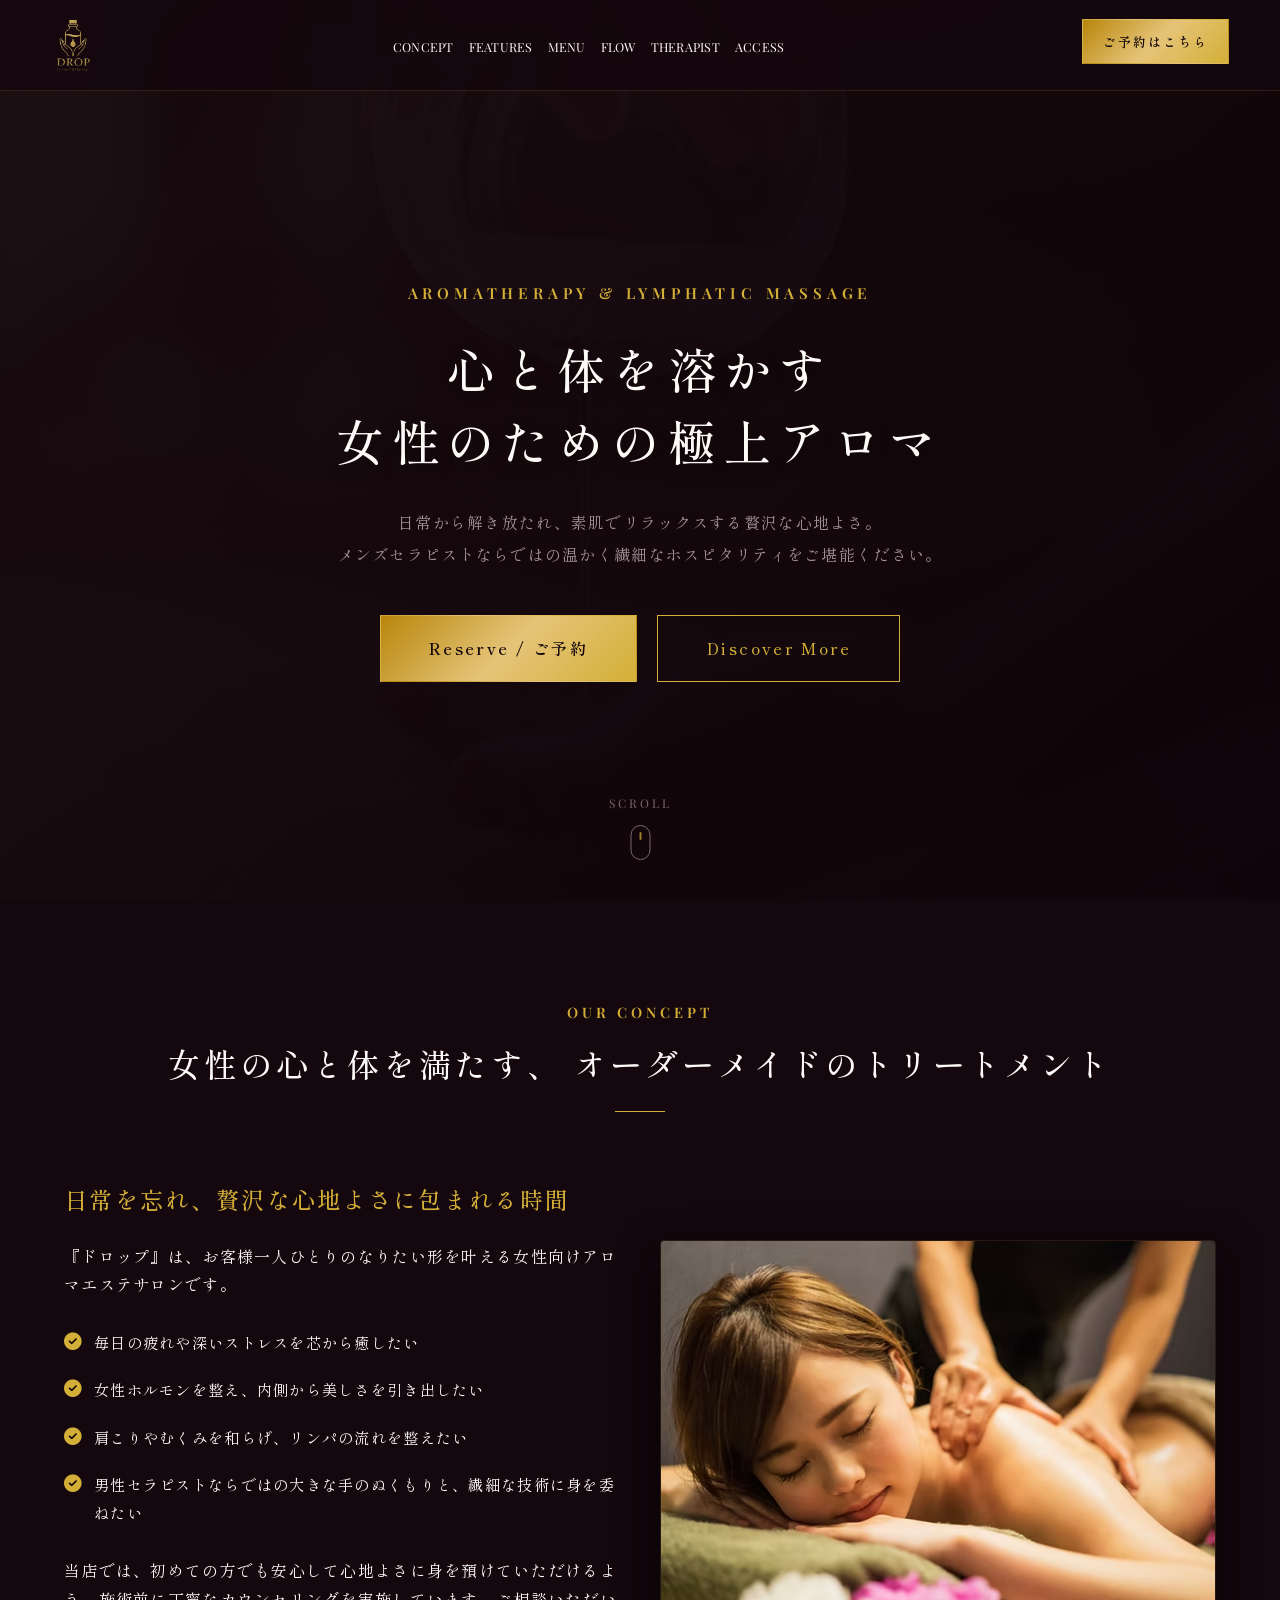
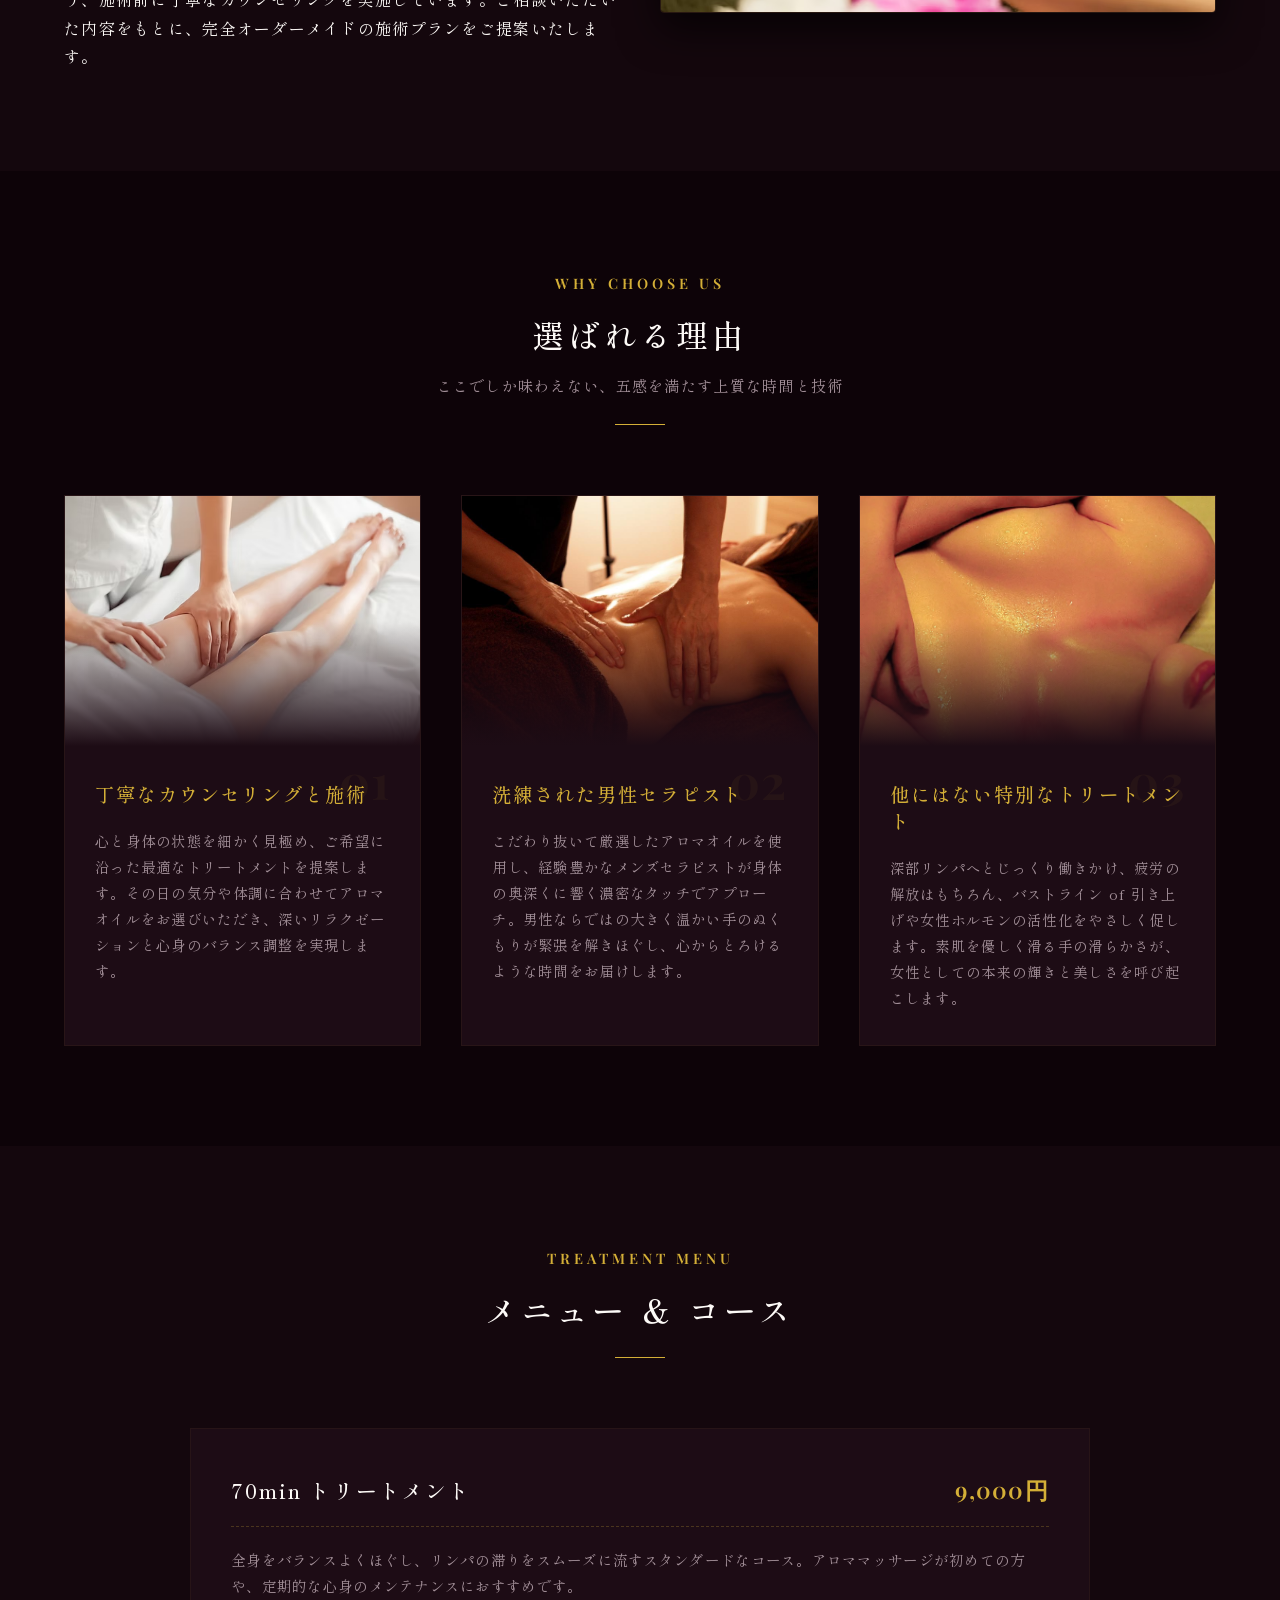
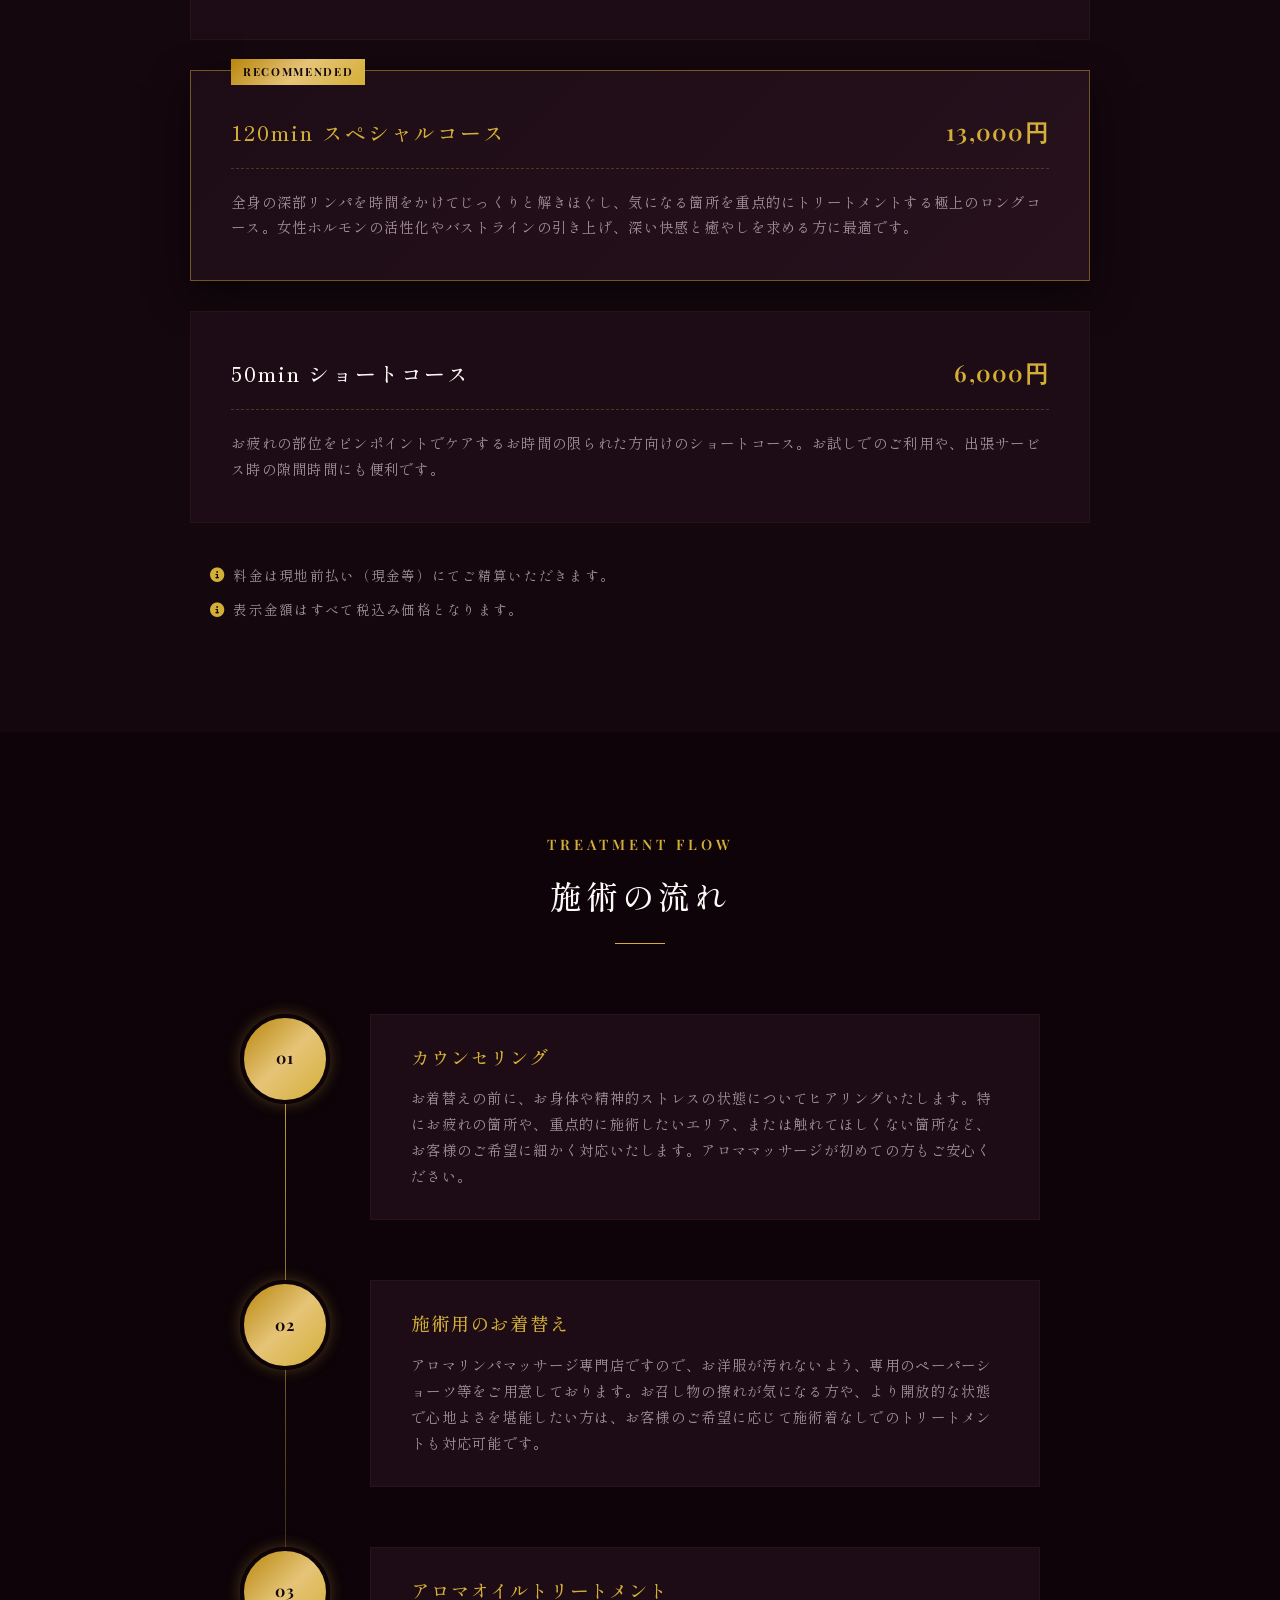
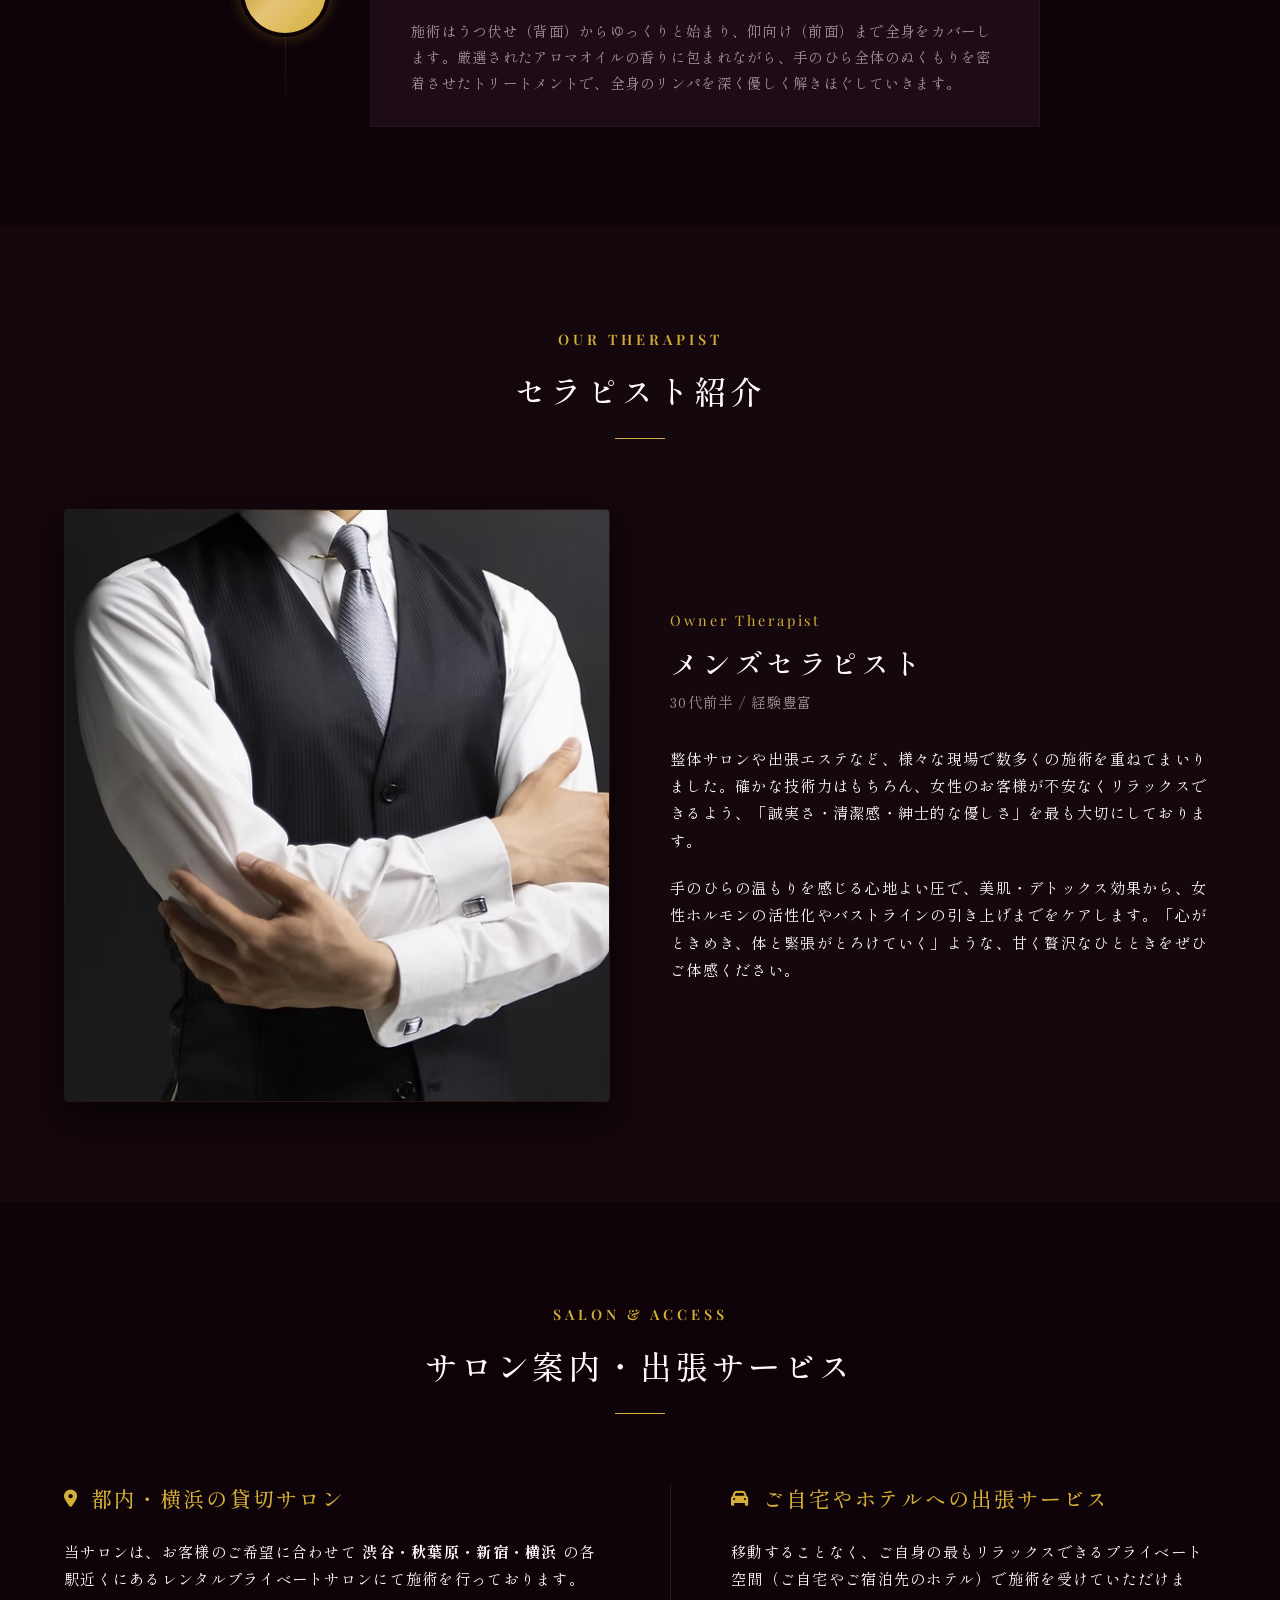
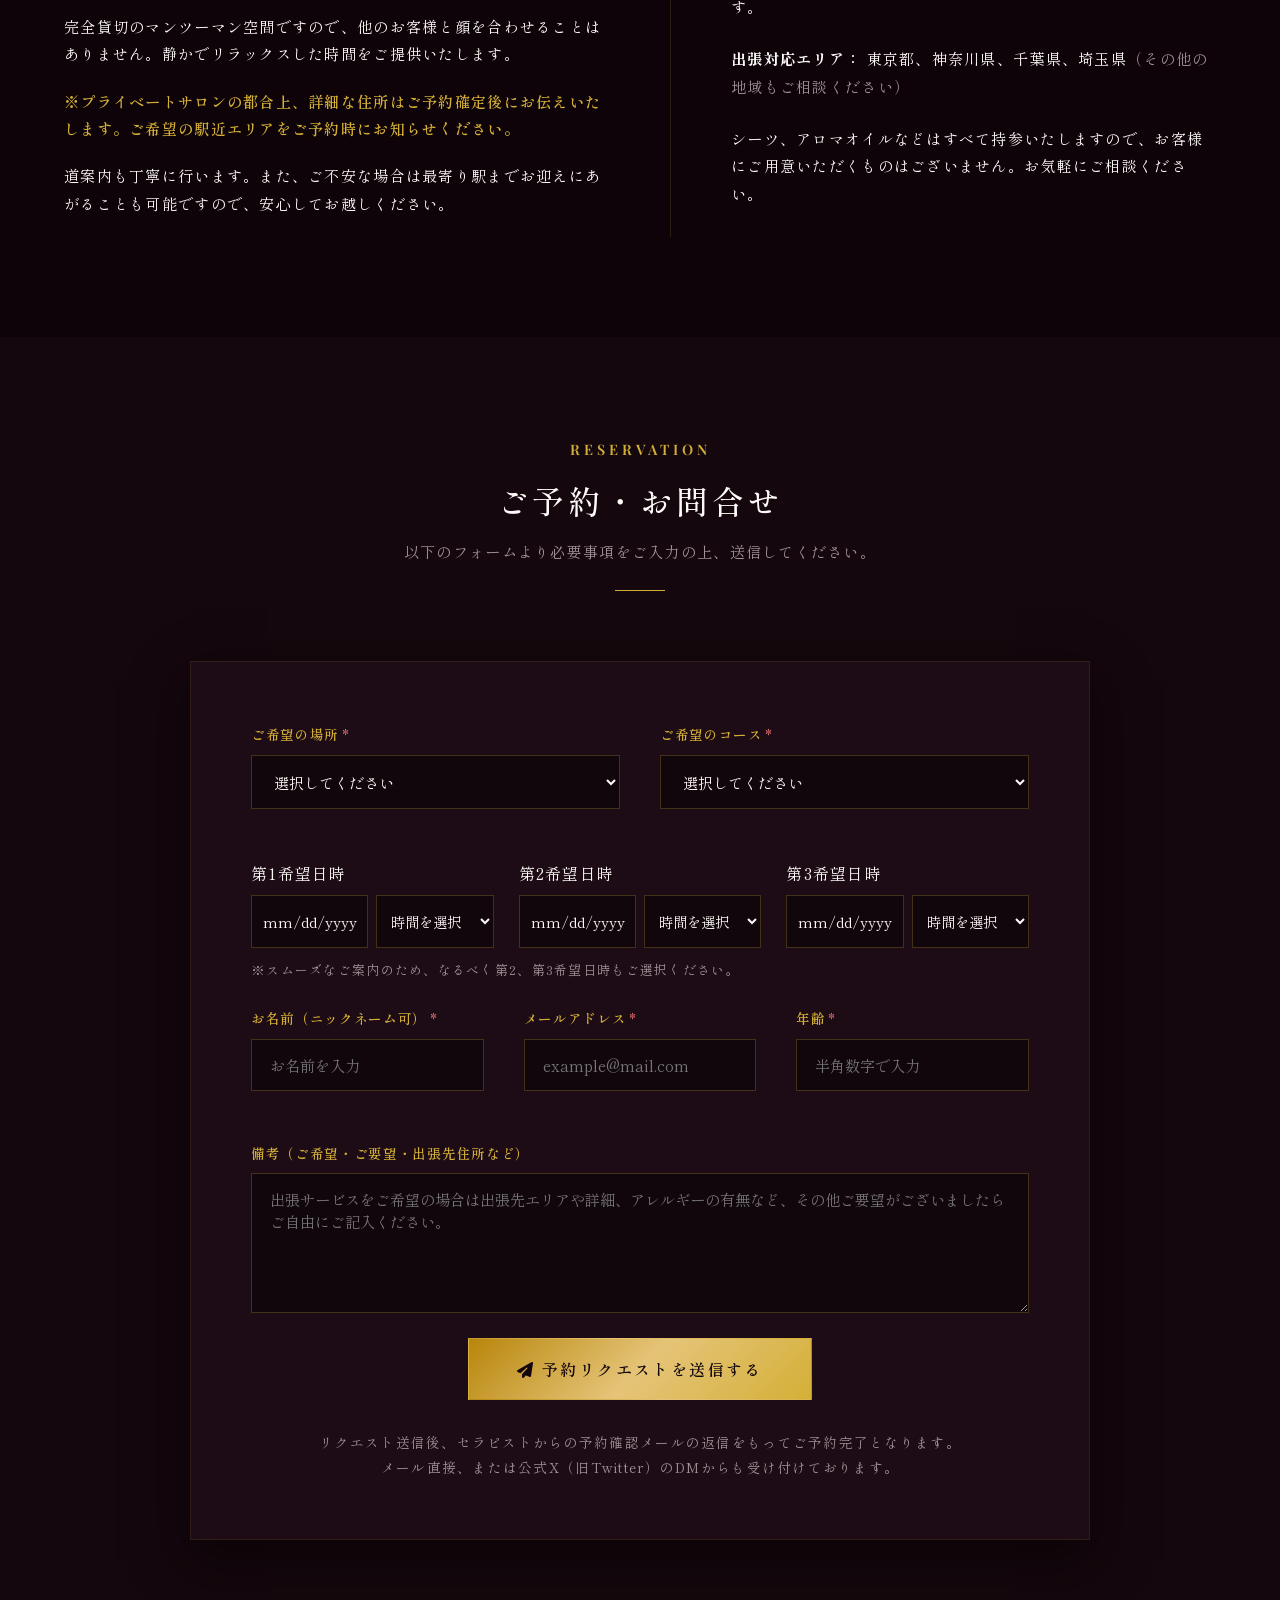
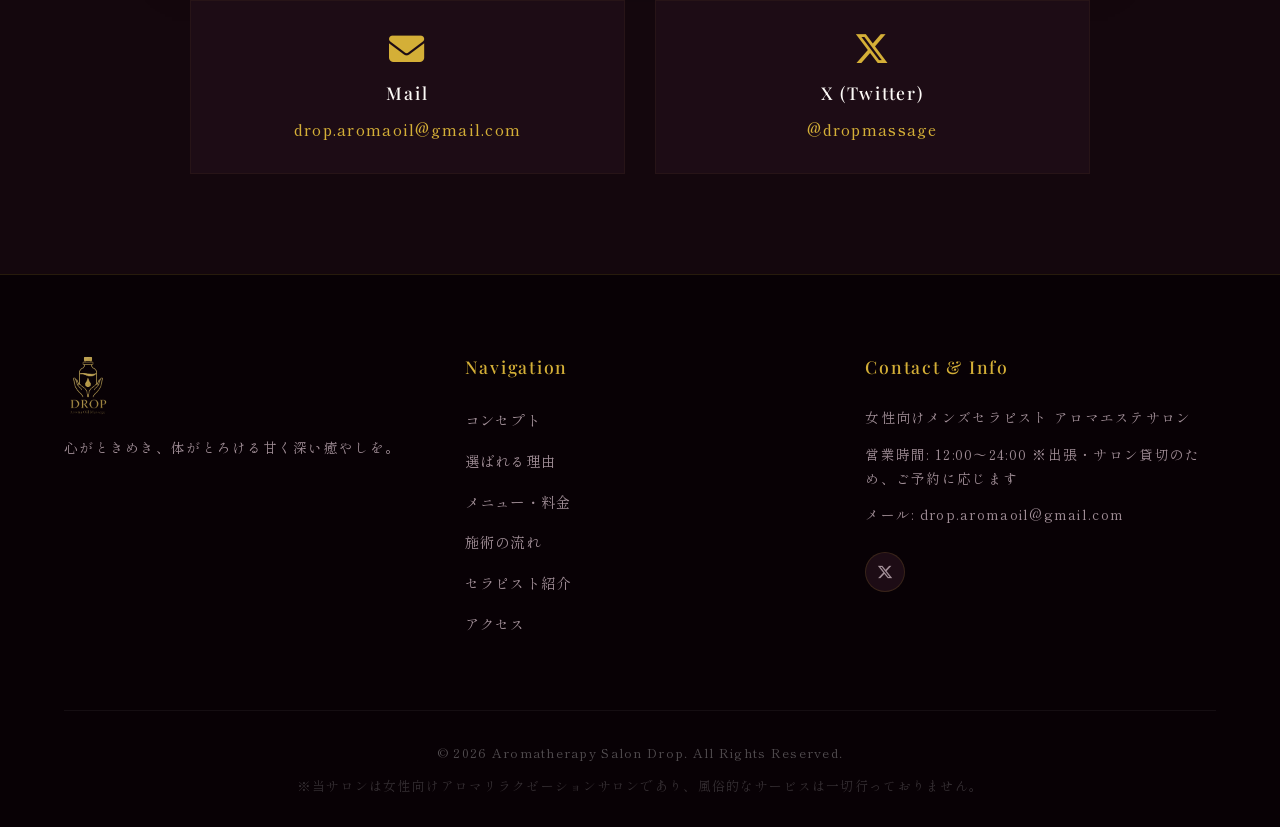
==== index.html @ 7b413aec "Apply user feedback: update footer business hours text, raise mobile menu breakpoint to 992px, adjus" ====
<!DOCTYPE html>
<html lang="ja">
<head>
    <meta charset="UTF-8">
    <meta name="viewport" content="width=device-width, initial-scale=1.0">
    <title>Drop（ドロップ） | 女性向けメンズセラピストのアロマリンパマッサージサロン</title>
    <meta name="description" content="渋谷・新宿・秋葉原・横浜の完全個室プライベートサロン＆出張対応。厳選されたアロマオイルと、洗練された男性セラピストによる温かく繊細なタッチで、女性の心と身体を深く解きほぐす至福のトリートメントをご提供いたします。">
    
    <!-- Open Graph (SNS用) -->
    <meta property="og:title" content="Drop（ドロップ） | 女性向けメンズセラピストのアロマリンパマッサージサロン">
    <meta property="og:description" content="洗練された男性セラピストによる極上のアロマリンパマッサージ。都内・横浜プライベートサロン＆出張サービスで至福 of 癒やしを。">
    <meta property="og:type" content="website">
    <meta property="og:url" content="https://drop-oil.github.io/">
    
    <!-- Google Fonts -->
    <link rel="preconnect" href="https://fonts.googleapis.com">
    <link rel="preconnect" href="https://fonts.gstatic.com" crossorigin>
    <link href="https://fonts.googleapis.com/css2?family=Cinzel:wght@400;600;700&family=Noto+Serif+JP:wght@300;400;600;700&family=Playfair+Display:ital,wght@0,400;0,600;1,400&family=Shippori+Mincho:wght@400;500;600;700&display=swap" rel="stylesheet">
    
    <!-- FontAwesome (Xアイコン等のため、v6.5.1) -->
    <link rel="stylesheet" href="https://cdnjs.cloudflare.com/ajax/libs/font-awesome/6.5.1/css/all.min.css">
    
    <!-- Favicon -->
    <link rel="icon" type="image/png" href="images/サロンロゴ2.png">
    
    <!-- Stylesheet -->
    <link rel="stylesheet" href="style.css">
</head>
<body>

    <!-- ヘッダー -->
    <header class="site-header" id="site-header">
        <div class="header-container">
            <a href="#" class="header-logo">
                <img src="images/サロンロゴ2.png" alt="Drop Logo" class="logo-img">
            </a>
            
            <nav class="nav-desktop">
                <ul class="nav-list">
                    <li><a href="#concept">Concept</a></li>
                    <li><a href="#features">Features</a></li>
                    <li><a href="#menu">Menu</a></li>
                    <li><a href="#flow">Flow</a></li>
                    <li><a href="#therapist">Therapist</a></li>
                    <li><a href="#access">Access</a></li>
                </ul>
            </nav>
            
            <div class="header-cta">
                <a href="#reserve" class="btn btn-gold btn-header">ご予約はこちら</a>
            </div>
            
            <!-- スマホ用メニューボタン -->
            <button class="mobile-menu-btn" id="mobile-menu-btn" aria-label="メニューを開く">
                <span class="bar"></span>
                <span class="bar"></span>
                <span class="bar"></span>
            </button>
        </div>
    </header>

    <!-- スマホ用ナビゲーションオーバーレイ -->
    <div class="mobile-nav-overlay" id="mobile-nav-overlay">
        <nav class="nav-mobile">
            <ul>
                <li><a href="#concept">Concept</a></li>
                <li><a href="#features">Features</a></li>
                <li><a href="#menu">Menu</a></li>
                <li><a href="#flow">Flow</a></li>
                <li><a href="#therapist">Therapist</a></li>
                <li><a href="#access">Access</a></li>
                <li><a href="#reserve" class="btn btn-gold">ご予約はこちら</a></li>
            </ul>
        </nav>
    </div>

    <!-- ヒーローセクション (背景スライドショー) -->
    <section class="hero-section" id="hero">
        <div class="hero-slideshow">
            <div class="slide active" style="background-image: url('images/サロンイメージ.png');"></div>
            <div class="slide" style="background-image: url('images/オイルイメージ.png');"></div>
            <div class="slide" style="background-image: url('images/施術イメージ2.png');"></div>
            <div class="slide" style="background-image: url('images/施術イメージ３.png');"></div>
        </div>
        <div class="hero-overlay"></div>
        
        <div class="hero-content fade-in-up">
            <span class="hero-subtitle">Aromatherapy & Lymphatic Massage</span>
            <h1 class="hero-title">
                <span class="nobr">心と体を溶かす</span><br class="pc-only">
                <span class="nobr">女性のための極上アロマ</span>
            </h1>
            <p class="hero-desc">
                日常から解き放たれ、素肌でリラックスする贅沢な心地よさ。<br>
                メンズセラピストならではの温かく繊細なホスピタリティをご堪能ください。
            </p>
            <div class="hero-buttons">
                <a href="#reserve" class="btn btn-gold btn-large">Reserve / ご予約</a>
                <a href="#concept" class="btn btn-outline btn-large">Discover More</a>
            </div>
        </div>
        
        <div class="scroll-indicator">
            <span>SCROLL</span>
            <div class="mouse">
                <div class="wheel"></div>
            </div>
        </div>
    </section>

    <!-- コンセプト ＆ サービス -->
    <section class="concept-section section-padding" id="concept">
        <div class="container">
            <div class="section-title-wrap text-center scroll-fade">
                <span class="section-subtitle">Our Concept</span>
                <h2 class="section-title">
                    <span class="nobr">女性の心と体を満たす、</span><br class="mobile-only">
                    <span class="nobr">オーダーメイドのトリートメント</span>
                </h2>
                <div class="title-line"></div>
            </div>
            
            <div class="grid grid-2col concept-row">
                <div class="concept-text scroll-fade">
                    <h3 class="concept-h3">日常を忘れ、贅沢な心地よさに包まれる時間</h3>
                    <p>『ドロップ』は、お客様一人ひとりのなりたい形を叶える女性向けアロマエステサロンです。</p>
                    <ul class="concept-list">
                        <li><i class="fa-solid fa-circle-check"></i> 毎日の疲れや深いストレスを芯から癒したい</li>
                        <li><i class="fa-solid fa-circle-check"></i> 女性ホルモンを整え、内側から美しさを引き出したい</li>
                        <li><i class="fa-solid fa-circle-check"></i> 肩こりやむくみを和らげ、リンパの流れを整えたい</li>
                        <li><i class="fa-solid fa-circle-check"></i> 男性セラピストならではの大きな手のぬくもりと、繊細な技術に身を委ねたい</li>
                    </ul>
                    <p>当店では、初めての方でも安心して心地よさに身を預けていただけるよう、施術前に丁寧なカウンセリングを実施しています。ご相談いただいた内容をもとに、完全オーダーメイドの施術プランをご提案いたします。</p>
                </div>
                <div class="concept-image scroll-fade image-mask">
                    <img src="images/施術イメージ2.png" alt="アロマオイルトリートメント" class="img-responsive">
                </div>
            </div>
        </div>
    </section>

    <!-- 特徴（選ばれる理由） -->
    <section class="features-section section-padding bg-darker" id="features">
        <div class="container">
            <div class="section-title-wrap text-center scroll-fade">
                <span class="section-subtitle">Why Choose Us</span>
                <h2 class="section-title">選ばれる理由</h2>
                <p class="section-title-desc">ここでしか味わえない、五感を満たす上質な時間と技術</p>
                <div class="title-line"></div>
            </div>
            
            <div class="grid grid-3col">
                <!-- 特徴1 -->
                <div class="feature-card scroll-fade">
                    <div class="feature-img-wrapper">
                        <img src="images/施術イメージ1.png" alt="丁寧なカウンセリング" class="feature-img">
                    </div>
                    <div class="feature-content">
                        <span class="feature-num">01</span>
                        <h3 class="feature-h3">丁寧なカウンセリングと施術</h3>
                        <p>心と身体の状態を細かく見極め、ご希望に沿った最適なトリートメントを提案します。その日の気分や体調に合わせてアロマオイルをお選びいただき、深いリラクゼーションと心身のバランス調整を実現します。</p>
                    </div>
                </div>
                
                <!-- 特徴2 -->
                <div class="feature-card scroll-fade">
                    <div class="feature-img-wrapper">
                        <img src="images/セラピスト2.jpg" alt="洗練された男性セラピスト" class="feature-img">
                    </div>
                    <div class="feature-content">
                        <span class="feature-num">02</span>
                        <h3 class="feature-h3">洗練された男性セラピスト</h3>
                        <p>こだわり抜いて厳選したアロマオイルを使用し、経験豊かなメンズセラピストが身体の奥深くに響く濃密なタッチでアプローチ。男性ならではの大きく温かい手のぬくもりが緊張を解きほぐし、心からとろけるような時間をお届けします。</p>
                    </div>
                </div>
                
                <!-- 特徴3 -->
                <div class="feature-card scroll-fade">
                    <div class="feature-img-wrapper">
                        <img src="images/お客様イメージ3.jpg" alt="特別なアロママッサージ" class="feature-img">
                    </div>
                    <div class="feature-content">
                        <span class="feature-num">03</span>
                        <h3 class="feature-h3">他にはない特別なトリートメント</h3>
                        <p>深部リンパへとじっくり働きかけ、疲労の解放はもちろん、バストライン of 引き上げや女性ホルモンの活性化をやさしく促します。素肌を優しく滑る手の滑らかさが、女性としての本来の輝きと美しさを呼び起こします。</p>
                    </div>
                </div>
            </div>
        </div>
    </section>

    <!-- メニュー ＆ 料金 -->
    <section class="menu-section section-padding" id="menu">
        <div class="container">
            <div class="section-title-wrap text-center scroll-fade">
                <span class="section-subtitle">Treatment Menu</span>
                <h2 class="section-title">メニュー ＆ コース</h2>
                <div class="title-line"></div>
            </div>
            
            <div class="menu-container scroll-fade">
                <!-- メニューアイテム1 -->
                <div class="menu-item">
                    <div class="menu-item-header">
                        <h3 class="menu-item-name">70min トリートメント</h3>
                        <span class="menu-item-price">9,000円</span>
                    </div>
                    <p class="menu-item-desc">
                        全身をバランスよくほぐし、リンパの滞りをスムーズに流すスタンダードなコース。アロママッサージが初めての方や、定期的な心身のメンテナンスにおすすめです。
                    </p>
                </div>
                
                <!-- メニューアイテム2 -->
                <div class="menu-item featured">
                    <div class="featured-badge">RECOMMENDED</div>
                    <div class="menu-item-header">
                        <h3 class="menu-item-name">120min スペシャルコース</h3>
                        <span class="menu-item-price">13,000円</span>
                    </div>
                    <p class="menu-item-desc">
                        全身の深部リンパを時間をかけてじっくりと解きほぐし、気になる箇所を重点的にトリートメントする極上のロングコース。女性ホルモンの活性化やバストラインの引き上げ、深い快感と癒やしを求める方に最適です。
                    </p>
                </div>
                
                <!-- メニューアイテム3 -->
                <div class="menu-item">
                    <div class="menu-item-header">
                        <h3 class="menu-item-name">50min ショートコース</h3>
                        <span class="menu-item-price">6,000円</span>
                    </div>
                    <p class="menu-item-desc">
                        お疲れの部位をピンポイントでケアするお時間の限られた方向けのショートコース。お試しでのご利用や、出張サービス時の隙間時間にも便利です。
                    </p>
                </div>
            </div>
            
            <div class="menu-notes scroll-fade">
                <p><i class="fa-solid fa-circle-info"></i> 料金は現地前払い（現金等）にてご精算いただきます。</p>
                <p><i class="fa-solid fa-circle-info"></i> 表示金額はすべて税込み価格となります。</p>
            </div>
        </div>
    </section>

    <!-- 施術の流れ -->
    <section class="flow-section section-padding bg-darker" id="flow">
        <div class="container">
            <div class="section-title-wrap text-center scroll-fade">
                <span class="section-subtitle">Treatment Flow</span>
                <h2 class="section-title">施術の流れ</h2>
                <div class="title-line"></div>
            </div>
            
            <div class="flow-steps">
                <!-- ステップ1 -->
                <div class="flow-step scroll-fade">
                    <div class="flow-step-number">01</div>
                    <div class="flow-step-content">
                        <h3 class="flow-step-h3">カウンセリング</h3>
                        <p>お着替えの前に、お身体や精神的ストレスの状態についてヒアリングいたします。特にお疲れの箇所や、重点的に施術したいエリア、または触れてほしくない箇所など、お客様のご希望に細かく対応いたします。アロママッサージが初めての方もご安心ください。</p>
                    </div>
                </div>
                
                <!-- ステップ2 -->
                <div class="flow-step scroll-fade">
                    <div class="flow-step-number">02</div>
                    <div class="flow-step-content">
                        <h3 class="flow-step-h3">施術用のお着替え</h3>
                        <p>アロマリンパマッサージ専門店ですので、お洋服が汚れないよう、専用のペーパーショーツ等をご用意しております。お召し物の擦れが気になる方や、より開放的な状態で心地よさを堪能したい方は、お客様のご希望に応じて施術着なしでのトリートメントも対応可能です。</p>
                    </div>
                </div>
                
                <!-- ステップ3 -->
                <div class="flow-step scroll-fade">
                    <div class="flow-step-number">03</div>
                    <div class="flow-step-content">
                        <h3 class="flow-step-h3">アロマオイルトリートメント</h3>
                        <p>施術はうつ伏せ（背面）からゆっくりと始まり、仰向け（前面）まで全身をカバーします。厳選されたアロマオイルの香りに包まれながら、手のひら全体のぬくもりを密着させたトリートメントで、全身のリンパを深く優しく解きほぐしていきます。</p>
                    </div>
                </div>
            </div>
        </div>
    </section>

    <!-- セラピスト紹介 -->
    <section class="therapist-section section-padding" id="therapist">
        <div class="container">
            <div class="section-title-wrap text-center scroll-fade">
                <span class="section-subtitle">Our Therapist</span>
                <h2 class="section-title">セラピスト紹介</h2>
                <div class="title-line"></div>
            </div>
            
            <div class="grid grid-2col therapist-profile-wrap scroll-fade">
                <div class="therapist-image-box image-mask">
                    <img src="images/セラピストイメージ2.png" alt="メンズセラピスト" class="img-responsive">
                </div>
                <div class="therapist-info">
                    <span class="therapist-title">Owner Therapist</span>
                    <h3 class="therapist-name">メンズセラピスト</h3>
                    <p class="therapist-age">30代前半 / 経験豊富</p>
                    <div class="therapist-desc">
                        <p>整体サロンや出張エステなど、様々な現場で数多くの施術を重ねてまいりました。確かな技術力はもちろん、女性のお客様が不安なくリラックスできるよう、「誠実さ・清潔感・紳士的な優しさ」を最も大切にしております。</p>
                        <p>手のひらの温もりを感じる心地よい圧で、美肌・デトックス効果から、女性ホルモンの活性化やバストラインの引き上げまでをケアします。「心がときめき、体と緊張がとろけていく」ような、甘く贅沢なひとときをぜひご体感ください。</p>
                    </div>
                </div>
            </div>
        </div>
    </section>

    <!-- サロン案内・アクセス -->
    <section class="access-section section-padding bg-darker" id="access">
        <div class="container">
            <div class="section-title-wrap text-center scroll-fade">
                <span class="section-subtitle">Salon & Access</span>
                <h2 class="section-title">サロン案内・出張サービス</h2>
                <div class="title-line"></div>
            </div>
            
            <div class="grid grid-2col access-content scroll-fade">
                <div class="access-info">
                    <h3 class="access-h3"><i class="fa-solid fa-location-dot"></i> 都内・横浜の貸切サロン</h3>
                    <p>当サロンは、お客様のご希望に合わせて <strong>渋谷・秋葉原・新宿・横浜</strong> の各駅近くにあるレンタルプライベートサロンにて施術を行っております。</p>
                    <p>完全貸切のマンツーマン空間ですので、他のお客様と顔を合わせることはありません。静かでリラックスした時間をご提供いたします。</p>
                    <p class="text-important">※プライベートサロンの都合上、詳細な住所はご予約確定後にお伝えいたします。ご希望の駅近エリアをご予約時にお知らせください。</p>
                    <p>道案内も丁寧に行います。また、ご不安な場合は最寄り駅までお迎えにあがることも可能ですので、安心してお越しください。</p>
                </div>
                <div class="access-info border-left">
                    <h3 class="access-h3"><i class="fa-solid fa-car"></i> ご自宅やホテルへの出張サービス</h3>
                    <p>移動することなく、ご自身の最もリラックスできるプライベート空間（ご自宅やご宿泊先のホテル）で施術を受けていただけます。</p>
                    <ul class="area-list">
                        <li><strong>出張対応エリア：</strong> <span class="text-white">東京都、神奈川県、千葉県、埼玉県</span><span class="text-muted">（その他の地域もご相談ください）</span></li>
                    </ul>
                    <p>シーツ、アロマオイルなどはすべて持参いたしますので、お客様にご用意いただくものはございません。お気軽にご相談ください。</p>
                </div>
            </div>
        </div>
    </section>

    <!-- 予約フォームセクション -->
    <section class="reserve-section section-padding" id="reserve">
        <div class="container">
            <div class="section-title-wrap text-center scroll-fade">
                <span class="section-subtitle">Reservation</span>
                <h2 class="section-title">ご予約・お問合せ</h2>
                <p class="section-title-desc">以下のフォームより必要事項をご入力の上、送信してください。</p>
                <div class="title-line"></div>
            </div>
            
            <div class="reserve-container scroll-fade">
                <!-- 
                  FormSubmit.co を使用
                  送信先アドレス: drop.aromaoil@gmail.com
                -->
                <form action="https://formsubmit.co/drop.aromaoil@gmail.com" method="POST" class="reserve-form" id="reserve-form">
                    
                    <!-- FormSubmit設定用隠しフィールド -->
                    <input type="hidden" name="_subject" value="【ドロップ】新規ご予約・お問合せ">
                    <input type="hidden" name="_template" value="table">
                    <input type="hidden" name="_next" value="https://drop-oil.github.io/?status=success#reserve">
                    <input type="text" name="_honey" style="display:none">
                    
                    <div class="form-row grid grid-2col">
                        <!-- 希望場所 -->
                        <div class="form-group">
                            <label for="location" class="required">ご希望の場所</label>
                            <select name="ご希望の場所" id="location" required>
                                <option value="" disabled selected>選択してください</option>
                                <option value="渋谷エリアサロン">渋谷エリアサロン</option>
                                <option value="新宿エリアサロン">新宿エリアサロン</option>
                                <option value="秋葉原エリアサロン">秋葉原エリアサロン</option>
                                <option value="横浜エリアサロン">横浜エリアサロン</option>
                                <option value="出張サービス">出張サービス</option>
                                <option value="その他">その他</option>
                            </select>
                        </div>
                        
                        <!-- 希望コース -->
                        <div class="form-group">
                            <label for="course" class="required">ご希望のコース</label>
                            <select name="ご希望のコース" id="course" required>
                                <option value="" disabled selected>選択してください</option>
                                <option value="120min スペシャルコース (13,000円)">120min スペシャルコース (13,000円)</option>
                                <option value="70min トリートメント (9,000円)">70min トリートメント (9,000円)</option>
                                <option value="50min ショートコース (6,000円)">50min ショートコース (6,000円)</option>
                            </select>
                        </div>
                    </div>
                    
                    <!-- 日時入力エリア -->
                    <div class="form-row booking-datetime-container">
                        <!-- 第1希望日時 -->
                        <div class="booking-datetime-group">
                            <label for="date1" class="required">第1希望日時</label>
                            <div class="datetime-inputs">
                                <input type="date" name="第1希望日" id="date1" required>
                                <select name="第1希望時間" id="time1" required>
                                    <option value="" disabled selected>時間を選択</option>
                                    <option value="12:00">12:00</option>
                                    <option value="12:30">12:30</option>
                                    <option value="13:00">13:00</option>
                                    <option value="13:30">13:30</option>
                                    <option value="14:00">14:00</option>
                                    <option value="14:30">14:30</option>
                                    <option value="15:00">15:00</option>
                                    <option value="15:30">15:30</option>
                                    <option value="16:00">16:00</option>
                                    <option value="16:30">16:30</option>
                                    <option value="17:00">17:00</option>
                                    <option value="17:30">17:30</option>
                                    <option value="18:00">18:00</option>
                                    <option value="18:30">18:30</option>
                                    <option value="19:00">19:00</option>
                                    <option value="19:30">19:30</option>
                                    <option value="20:00">20:00</option>
                                    <option value="20:30">20:30</option>
                                    <option value="21:00">21:00</option>
                                    <option value="21:30">21:30</option>
                                    <option value="22:00">22:00</option>
                                    <option value="22:30">22:30</option>
                                    <option value="23:00">23:00</option>
                                    <option value="23:30">23:30</option>
                                    <option value="24:00">24:00</option>
                                </select>
                            </div>
                        </div>
                        
                        <!-- 第2希望日時 -->
                        <div class="booking-datetime-group">
                            <label for="date2">第2希望日時</label>
                            <div class="datetime-inputs">
                                <input type="date" name="第2希望日" id="date2">
                                <select name="第2希望時間" id="time2">
                                    <option value="" disabled selected>時間を選択</option>
                                    <option value="12:00">12:00</option>
                                    <option value="12:30">12:30</option>
                                    <option value="13:00">13:00</option>
                                    <option value="13:30">13:30</option>
                                    <option value="14:00">14:00</option>
                                    <option value="14:30">14:30</option>
                                    <option value="15:00">15:00</option>
                                    <option value="15:30">15:30</option>
                                    <option value="16:00">16:00</option>
                                    <option value="16:30">16:30</option>
                                    <option value="17:00">17:00</option>
                                    <option value="17:30">17:30</option>
                                    <option value="18:00">18:00</option>
                                    <option value="18:30">18:30</option>
                                    <option value="19:00">19:00</option>
                                    <option value="19:30">19:30</option>
                                    <option value="20:00">20:00</option>
                                    <option value="20:30">20:30</option>
                                    <option value="21:00">21:00</option>
                                    <option value="21:30">21:30</option>
                                    <option value="22:00">22:00</option>
                                    <option value="22:30">22:30</option>
                                    <option value="23:00">23:00</option>
                                    <option value="23:30">23:30</option>
                                    <option value="24:00">24:00</option>
                                </select>
                            </div>
                        </div>
                        
                        <!-- 第3希望日時 -->
                        <div class="booking-datetime-group">
                            <label for="date3">第3希望日時</label>
                            <div class="datetime-inputs">
                                <input type="date" name="第3希望日" id="date3">
                                <select name="第3希望時間" id="time3">
                                    <option value="" disabled selected>時間を選択</option>
                                    <option value="12:00">12:00</option>
                                    <option value="12:30">12:30</option>
                                    <option value="13:00">13:00</option>
                                    <option value="13:30">13:30</option>
                                    <option value="14:00">14:00</option>
                                    <option value="14:30">14:30</option>
                                    <option value="15:00">15:00</option>
                                    <option value="15:30">15:30</option>
                                    <option value="16:00">16:00</option>
                                    <option value="16:30">16:30</option>
                                    <option value="17:00">17:00</option>
                                    <option value="17:30">17:30</option>
                                    <option value="18:00">18:00</option>
                                    <option value="18:30">18:30</option>
                                    <option value="19:00">19:00</option>
                                    <option value="19:30">19:30</option>
                                    <option value="20:00">20:00</option>
                                    <option value="20:30">20:30</option>
                                    <option value="21:00">21:00</option>
                                    <option value="21:30">21:30</option>
                                    <option value="22:00">22:00</option>
                                    <option value="22:30">22:30</option>
                                    <option value="23:00">23:00</option>
                                    <option value="23:30">23:30</option>
                                    <option value="24:00">24:00</option>
                                </select>
                            </div>
                        </div>
                    </div>
                    <p class="form-note">※スムーズなご案内のため、なるべく第2、第3希望日時もご選択ください。</p>
                    
                    <div class="form-row grid grid-3col">
                        <!-- お名前 -->
                        <div class="form-group">
                            <label for="name" class="required">お名前（ニックネーム可）</label>
                            <input type="text" name="お名前" id="name" placeholder="お名前を入力" required>
                        </div>
                        
                        <!-- メールアドレス -->
                        <div class="form-group">
                            <label for="email" class="required">メールアドレス</label>
                            <input type="email" name="email" id="email" placeholder="example@mail.com" required>
                        </div>
                        
                        <!-- 年齢 -->
                        <div class="form-group">
                            <label for="age" class="required">年齢</label>
                            <input type="text" name="年齢" id="age" inputmode="numeric" pattern="[0-9]*" placeholder="半角数字で入力" required>
                        </div>
                    </div>
                    
                    <!-- 備考 -->
                    <div class="form-group">
                        <label for="message">備考（ご希望・ご要望・出張先住所など）</label>
                        <textarea name="備考・ご要望" id="message" rows="5" placeholder="出張サービスをご希望の場合は出張先エリアや詳細、アレルギーの有無など、その他ご要望がございましたらご自由にご記入ください。"></textarea>
                    </div>
                    
                    <!-- 送信完了メッセージエリア -->
                    <div class="form-status" id="form-status"></div>
                    
                    <!-- 送信ボタン -->
                    <div class="text-center">
                        <button type="submit" class="btn btn-gold btn-large btn-submit" id="submit-btn">
                            <i class="fa-solid fa-paper-plane"></i> 予約リクエストを送信する
                        </button>
                    </div>
                    
                    <p class="form-footer-desc text-center">
                        リクエスト送信後、セラピストからの予約確認メールの返信をもってご予約完了となります。<br>
                        メール直接、または公式X（旧Twitter）のDMからも受け付けております。
                    </p>
                </form>
                
                <!-- 直接連絡先 -->
                <div class="direct-contact grid grid-2col">
                    <div class="contact-box text-center">
                        <i class="fa-solid fa-envelope contact-icon"></i>
                        <h4>Mail</h4>
                        <p><a href="mailto:drop.aromaoil@gmail.com">drop.aromaoil@gmail.com</a></p>
                    </div>
                    <div class="contact-box text-center">
                        <i class="fa-brands fa-x-twitter contact-icon"></i>
                        <h4>X (Twitter)</h4>
                        <p><a href="https://x.com/dropmassage" target="_blank" rel="noopener noreferrer">@dropmassage</a></p>
                    </div>
                </div>
            </div>
        </div>
    </section>

    <!-- フッター -->
    <footer class="site-footer">
        <div class="container">
            <div class="footer-top grid grid-3col">
                <div class="footer-brand">
                    <img src="images/サロンロゴ2.png" alt="Drop Logo" class="footer-logo-img">
                    <p class="footer-slogan">心がときめき、体がとろける甘く深い癒やしを。</p>
                </div>
                <div class="footer-links">
                    <h4>Navigation</h4>
                    <ul>
                        <li><a href="#concept">コンセプト</a></li>
                        <li><a href="#features">選ばれる理由</a></li>
                        <li><a href="#menu">メニュー・料金</a></li>
                        <li><a href="#flow">施術の流れ</a></li>
                        <li><a href="#therapist">セラピスト紹介</a></li>
                        <li><a href="#access">アクセス</a></li>
                    </ul>
                </div>
                <div class="footer-contact">
                    <h4>Contact & Info</h4>
                    <p>女性向けメンズセラピスト アロマエステサロン</p>
                    <p>営業時間: 12:00～24:00 ※出張・サロン貸切のため、ご予約に応じます</p>
                    <p>メール: drop.aromaoil@gmail.com</p>
                    <div class="footer-social">
                        <a href="https://x.com/dropmassage" target="_blank" rel="noopener noreferrer" aria-label="X (Twitter)"><i class="fa-brands fa-x-twitter"></i></a>
                    </div>
                </div>
            </div>
            
            <div class="footer-bottom text-center">
                <p>&copy; 2026 Aromatherapy Salon Drop. All Rights Reserved.</p>
                <p class="disclaimer">※当サロンは女性向けアロマリラクゼーションサロンであり、風俗的なサービスは一切行っておりません。</p>
            </div>
        </div>
    </footer>

    <!-- トップに戻るボタン -->
    <a href="#" class="back-to-top" id="back-to-top" aria-label="ページトップへ戻る">
        <i class="fa-solid fa-chevron-up"></i>
    </a>

    <!-- Scripts -->
    <script src="main.js"></script>
</body>
</html>
---- style.css ----
/* ==========================================================================
   Design System & Variable Definition
   ========================================================================== */
:root {
    /* Color Palette - Deep Velvet & Gold */
    --color-bg: #14070d;         /* 極めて深いベルベット・ワインレッド */
    --color-bg-darker: #0d0308;  /* さらに暗いミステリアスなブラックパープル */
    --color-bg-card: #1d0c15;    /* カード用の暗い紫褐色 */
    --color-primary: #d4af37;    /* クラシックゴールド */
    --color-primary-rgb: 212, 175, 55;
    --color-primary-hover: #e5c478; /* ライトゴールド */
    --color-text: #fdfaf7;       /* 柔らかいアイボリー */
    --color-text-muted: #a39099; /* モーヴグレー（少し紫を帯びた上品なグレー） */
    --color-gold-gradient: linear-gradient(135deg, #b8860b 0%, #e5c478 50%, #d4af37 100%);
    --color-dark-gradient: linear-gradient(180deg, rgba(20,7,13,0.85) 0%, rgba(13,3,8,0.98) 100%);
    
    /* Fonts */
    --font-ja: 'Shippori Mincho', 'Noto Serif JP', '游明朝', YuMincho, serif;
    --font-en: 'Playfair Display', 'Cinzel', serif;
    
    /* Layout */
    --transition-smooth: all 0.6s cubic-bezier(0.25, 1, 0.5, 1);
    --transition-fast: all 0.3s ease;
}

/* ==========================================================================
   Base Style
   ========================================================================== */
* {
    box-sizing: border-box;
    margin: 0;
    padding: 0;
}

html {
    scroll-behavior: smooth;
    font-size: 16px;
}

body {
    background-color: var(--color-bg);
    color: var(--color-text);
    font-family: var(--font-ja);
    line-height: 1.8;
    letter-spacing: 0.08em;
    overflow-x: hidden;
    -webkit-font-smoothing: antialiased;
}

/* Typography */
h1, h2, h3, h4, h5, h6 {
    font-weight: 500;
    line-height: 1.4;
    letter-spacing: 0.1em;
}

a {
    color: var(--color-text);
    text-decoration: none;
    transition: var(--transition-fast);
}

a:hover {
    color: var(--color-primary);
}

ul {
    list-style: none;
}

img {
    max-width: 100%;
    height: auto;
    display: block;
}

/* Line Break Helpers */
.nobr {
    display: inline-block;
    word-break: keep-all;
    overflow-wrap: anywhere;
}

.pc-only {
    display: inline;
}

.mobile-only {
    display: none;
}

/* Scrollbar Customization */
::-webkit-scrollbar {
    width: 8px;
}
::-webkit-scrollbar-track {
    background: var(--color-bg-darker);
}
::-webkit-scrollbar-thumb {
    background: #331524;
    border-radius: 4px;
}
::-webkit-scrollbar-thumb:hover {
    background: var(--color-primary);
}

/* ==========================================================================
   Layout Helpers & Grid System
   ========================================================================== */
.container {
    width: 90%;
    max-width: 1200px;
    margin: 0 auto;
}

.section-padding {
    padding: 100px 0;
}

.bg-darker {
    background-color: var(--color-bg-darker);
}

.grid {
    display: grid;
    gap: 40px;
}

.grid-2col {
    grid-template-columns: repeat(2, 1fr);
}

.grid-3col {
    grid-template-columns: repeat(3, 1fr);
}

.text-center {
    text-align: center;
}

.mt-4 {
    margin-top: 40px;
}

.text-white {
    color: var(--color-text) !important;
}

.text-muted {
    color: var(--color-text-muted) !important;
}

.text-small {
    font-size: 0.85rem;
}

.text-important {
    color: var(--color-primary);
    font-weight: 600;
}

/* ==========================================================================
   Buttons
   ========================================================================== */
.btn {
    display: inline-block;
    padding: 14px 36px;
    font-family: var(--font-ja);
    font-size: 0.9rem;
    letter-spacing: 0.15em;
    font-weight: 500;
    text-align: center;
    border-radius: 0;
    cursor: pointer;
    transition: var(--transition-smooth);
    border: 1px solid transparent;
    position: relative;
    z-index: 1;
    overflow: hidden;
}

.btn-gold {
    background: var(--color-gold-gradient);
    color: #14070d;
    font-weight: 600;
}

.btn-gold::before {
    content: '';
    position: absolute;
    top: 0;
    left: -100%;
    width: 100%;
    height: 100%;
    background: linear-gradient(90deg, transparent, rgba(255, 255, 255, 0.4), transparent);
    transition: 0.5s;
    z-index: -1;
}

.btn-gold:hover::before {
    left: 100%;
}

.btn-gold:hover {
    box-shadow: 0 0 20px rgba(var(--color-primary-rgb), 0.4);
    transform: translateY(-2px);
}

.btn-outline {
    border: 1px solid var(--color-primary);
    background: transparent;
    color: var(--color-primary);
}

.btn-outline:hover {
    background: var(--color-gold-gradient);
    color: #14070d;
    box-shadow: 0 0 15px rgba(var(--color-primary-rgb), 0.3);
    transform: translateY(-2px);
}

.btn-large {
    padding: 18px 48px;
    font-size: 1rem;
}

/* ==========================================================================
   Header Style
   ========================================================================== */
.site-header {
    position: fixed;
    top: 0;
    left: 0;
    width: 100%;
    z-index: 1000;
    background: rgba(20, 7, 13, 0.82);
    backdrop-filter: blur(12px);
    -webkit-backdrop-filter: blur(12px);
    border-bottom: 1px solid rgba(212, 175, 55, 0.15);
    transition: var(--transition-fast);
}

.site-header.scrolled {
    padding: 5px 0;
    background: rgba(13, 3, 8, 0.95);
    box-shadow: 0 5px 25px rgba(0,0,0,0.5);
}

.header-container {
    display: flex;
    justify-content: space-between;
    align-items: center;
    width: 92%;
    max-width: 1300px;
    margin: 0 auto;
    height: 90px;
    flex-wrap: nowrap;
    transition: var(--transition-fast);
}

.site-header.scrolled .header-container {
    height: 75px;
}

.header-logo {
    display: flex;
    align-items: center;
    flex-shrink: 0;
}

.header-logo .logo-img {
    height: 55px;
    width: auto;
    object-fit: contain;
    transition: var(--transition-fast);
}

.site-header.scrolled .logo-img {
    height: 48px;
}

.nav-desktop {
    margin: 0 15px;
}

.nav-desktop .nav-list {
    display: flex;
    gap: 15px; /* 18pxから15pxにさらに微調整 */
}

.nav-desktop .nav-list a {
    font-family: var(--font-en);
    font-size: 0.78rem; /* さらにわずかに小さくし、文字の改行を完全に防ぐ */
    letter-spacing: 0.02em; /* 文字間を詰め、スッキリと並べる */
    text-transform: uppercase;
    position: relative;
    padding: 10px 0;
    white-space: nowrap;
}

.nav-desktop .nav-list a::after {
    content: '';
    position: absolute;
    bottom: 0;
    left: 0;
    width: 0;
    height: 1px;
    background-color: var(--color-primary);
    transition: var(--transition-fast);
}

.nav-desktop .nav-list a:hover::after {
    width: 100%;
}

.header-cta {
    flex-shrink: 0;
}

.btn-header {
    padding: 10px 20px;
    font-size: 0.8rem;
    white-space: nowrap;
}

/* Hamburger Button */
.mobile-menu-btn {
    display: none;
    background: none;
    border: none;
    cursor: pointer;
    z-index: 1001;
}

.mobile-menu-btn .bar {
    display: block;
    width: 25px;
    height: 2px;
    margin: 6px auto;
    background-color: var(--color-text);
    transition: var(--transition-fast);
}

/* ==========================================================================
   Mobile Nav Overlay
   ========================================================================== */
.mobile-nav-overlay {
    position: fixed;
    top: 0;
    left: 100%;
    width: 100%;
    height: 100vh;
    background: rgba(13, 3, 8, 0.98);
    z-index: 999;
    display: flex;
    justify-content: center;
    align-items: center;
    transition: var(--transition-smooth);
}

.mobile-nav-overlay.open {
    left: 0;
}

.nav-mobile ul {
    text-align: center;
    width: 100%;
    padding: 0 30px;
}

.nav-mobile ul li {
    margin: 25px 0;
}

.nav-mobile ul li a {
    font-family: var(--font-ja);
    font-size: 1.15rem; /* 1.25remから1.15remに1ポイント縮小 */
    letter-spacing: 0.05em; /* 文字間を少し詰める */
    white-space: nowrap;
    display: inline-block;
}

.nav-mobile .btn {
    padding: 12px 24px; /* モバイルでの改行を防ぐため、ボタンのパディングを減らす */
    font-size: 0.85rem;
    white-space: nowrap;
}

/* Hamburger active transformation */
.mobile-menu-btn.active .bar:nth-child(1) {
    transform: translateY(8px) rotate(45deg);
}

.mobile-menu-btn.active .bar:nth-child(2) {
    opacity: 0;
}

.mobile-menu-btn.active .bar:nth-child(3) {
    transform: translateY(-8px) rotate(-45deg);
}

/* ==========================================================================
   Hero Section
   ========================================================================== */
.hero-section {
    position: relative;
    height: 100vh;
    width: 100%;
    display: flex;
    justify-content: center;
    align-items: center;
    text-align: center;
    overflow: hidden;
}

.hero-slideshow {
    position: absolute;
    top: 0;
    left: 0;
    width: 100%;
    height: 100%;
    z-index: 0;
}

.hero-slideshow .slide {
    position: absolute;
    top: 0;
    left: 0;
    width: 100%;
    height: 100%;
    background-size: cover;
    background-position: center;
    opacity: 0;
    z-index: 1;
    transform: scale(1.05);
    transition: opacity 2s ease-in-out, transform 10s ease;
}

.hero-slideshow .slide.active {
    opacity: 0.28; /* 暗くエレガントにするため、画像の不透明度をかなり低く抑える */
    z-index: 2;
    transform: scale(1);
}

.hero-overlay {
    position: absolute;
    top: 0;
    left: 0;
    width: 100%;
    height: 100%;
    /* ワインレッドから極暗紫へのなだらかなグラデーションを重ねる */
    background: linear-gradient(135deg, rgba(20, 7, 13, 0.85) 0%, rgba(13, 3, 8, 0.98) 100%);
    z-index: 3;
}

.hero-content {
    position: relative;
    z-index: 4;
    max-width: 800px;
    padding: 0 20px;
    margin-top: 60px;
}

.hero-subtitle {
    font-family: var(--font-en);
    font-size: 0.95rem;
    letter-spacing: 0.3rem;
    color: var(--color-primary);
    text-transform: uppercase;
    display: inline-block;
    margin-bottom: 25px;
    font-weight: 600;
}

.hero-title {
    font-size: 3rem;
    font-weight: 500;
    letter-spacing: 0.15em;
    margin-bottom: 30px;
    color: var(--color-text);
    line-height: 1.5;
    text-shadow: 0 4px 15px rgba(0, 0, 0, 0.6);
}

.hero-desc {
    font-size: 1rem;
    color: var(--color-text-muted);
    margin-bottom: 45px;
    line-height: 2;
}

.hero-buttons {
    display: flex;
    gap: 20px;
    justify-content: center;
}

/* Scroll Down Indicator */
.scroll-indicator {
    position: absolute;
    bottom: 40px;
    left: 50%;
    transform: translateX(-50%);
    z-index: 4;
    display: flex;
    flex-direction: column;
    align-items: center;
    opacity: 0.7;
}

.scroll-indicator span {
    font-family: var(--font-en);
    font-size: 0.75rem;
    letter-spacing: 0.25em;
    color: var(--color-text-muted);
    margin-bottom: 10px;
}

.scroll-indicator .mouse {
    width: 20px;
    height: 35px;
    border: 1px solid var(--color-text-muted);
    border-radius: 15px;
    position: relative;
}

.scroll-indicator .wheel {
    width: 2px;
    height: 8px;
    background-color: var(--color-primary);
    border-radius: 1px;
    position: absolute;
    top: 6px;
    left: 50%;
    transform: translateX(-50%);
    animation: scroll-wheel-anim 1.8s infinite;
}

@keyframes scroll-wheel-anim {
    0% {
        top: 6px;
        opacity: 0;
    }
    30% {
        opacity: 1;
    }
    100% {
        top: 18px;
        opacity: 0;
    }
}

/* ==========================================================================
   Section Common Design
   ========================================================================== */
.section-title-wrap {
    margin-bottom: 70px;
}

.section-subtitle {
    font-family: var(--font-en);
    font-size: 0.9rem;
    letter-spacing: 0.25rem;
    color: var(--color-primary);
    text-transform: uppercase;
    display: block;
    margin-bottom: 15px;
    font-weight: 600;
}

.section-title {
    font-size: 2rem;
    font-weight: 500;
    letter-spacing: 0.12em;
    color: var(--color-text);
}

.section-title-desc {
    color: var(--color-text-muted);
    font-size: 0.95rem;
    margin-top: 15px;
}

.title-line {
    width: 50px;
    height: 1px;
    background-color: var(--color-primary);
    margin: 25px auto 0;
}

/* ==========================================================================
   Concept Section
   ========================================================================== */
.concept-row {
    align-items: center;
}

.concept-text .concept-h3 {
    font-size: 1.45rem;
    color: var(--color-primary);
    margin-bottom: 25px;
    line-height: 1.5;
}

.concept-list {
    margin: 30px 0;
}

.concept-list li {
    position: relative;
    padding-left: 30px;
    margin-bottom: 20px;
    font-size: 0.95rem;
}

.concept-list li i {
    position: absolute;
    left: 0;
    top: 4px;
    color: var(--color-primary);
    font-size: 1.1rem;
}

.image-mask {
    position: relative;
    overflow: hidden;
    border-radius: 4px;
    box-shadow: 0 15px 40px rgba(0, 0, 0, 0.7);
    border: 1px solid rgba(212, 175, 55, 0.1);
}

.image-mask img {
    width: 100%;
    height: 100%;
    object-fit: cover;
    transition: var(--transition-smooth);
}

.image-mask:hover img {
    transform: scale(1.04);
}

/* ==========================================================================
   Features Section
   ========================================================================== */
.feature-card {
    background-color: var(--color-bg-card);
    border: 1px solid rgba(212, 175, 55, 0.06);
    transition: var(--transition-smooth);
    display: flex;
    flex-direction: column;
}

.feature-card:hover {
    transform: translateY(-8px);
    border-color: rgba(212, 175, 55, 0.25);
    box-shadow: 0 15px 35px rgba(0,0,0,0.6);
}

.feature-img-wrapper {
    height: 250px;
    overflow: hidden;
    position: relative;
}

.feature-img-wrapper::after {
    content: '';
    position: absolute;
    top: 0;
    left: 0;
    width: 100%;
    height: 100%;
    background: linear-gradient(180deg, transparent 50%, var(--color-bg-card) 100%);
}

.feature-img {
    width: 100%;
    height: 100%;
    object-fit: cover;
    transition: var(--transition-smooth);
}

.feature-card:hover .feature-img {
    transform: scale(1.05);
}

.feature-content {
    padding: 35px 30px;
    position: relative;
    flex-grow: 1;
}

.feature-num {
    font-family: var(--font-en);
    font-size: 3rem;
    font-weight: 700;
    color: rgba(212, 175, 55, 0.05);
    position: absolute;
    top: 10px;
    right: 30px;
    line-height: 1;
}

.feature-card:hover .feature-num {
    color: rgba(212, 175, 55, 0.12);
}

.feature-h3 {
    font-size: 1.2rem;
    color: var(--color-primary);
    margin-bottom: 20px;
}

.feature-content p {
    font-size: 0.9rem;
    color: var(--color-text-muted);
    line-height: 1.8;
}

/* ==========================================================================
   Menu Section
   ========================================================================== */
.menu-container {
    max-width: 900px;
    margin: 0 auto;
}

.menu-item {
    background-color: var(--color-bg-card);
    border: 1px solid rgba(212, 175, 55, 0.05);
    padding: 40px;
    margin-bottom: 30px;
    position: relative;
    transition: var(--transition-smooth);
}

.menu-item:hover {
    border-color: rgba(212, 175, 55, 0.2);
    box-shadow: 0 10px 30px rgba(0,0,0,0.4);
}

.menu-item-header {
    display: flex;
    justify-content: space-between;
    align-items: baseline;
    border-bottom: 1px dashed rgba(212, 175, 55, 0.25);
    padding-bottom: 15px;
    margin-bottom: 20px;
}

.menu-item-name {
    font-size: 1.3rem;
    color: var(--color-text);
}

.menu-item-price {
    font-family: var(--font-en);
    font-size: 1.45rem;
    color: var(--color-primary);
    font-weight: 600;
}

.menu-item-desc {
    font-size: 0.9rem;
    color: var(--color-text-muted);
    line-height: 1.8;
}

/* Featured Menu Styling */
.menu-item.featured {
    border: 1px solid rgba(212, 175, 55, 0.45);
    background: linear-gradient(135deg, #1d0c15 0%, #26111d 100%);
    box-shadow: 0 15px 35px rgba(0, 0, 0, 0.5);
}

.menu-item.featured .menu-item-name {
    color: var(--color-primary);
}

.featured-badge {
    position: absolute;
    top: -12px;
    left: 40px;
    background: var(--color-gold-gradient);
    color: #14070d;
    font-family: var(--font-en);
    font-size: 0.7rem;
    font-weight: 700;
    padding: 3px 12px;
    letter-spacing: 0.15em;
}

.menu-notes {
    max-width: 900px;
    margin: 40px auto 0;
    padding-left: 20px;
}

.menu-notes p {
    font-size: 0.85rem;
    color: var(--color-text-muted);
    margin-bottom: 10px;
    display: flex;
    align-items: center;
    gap: 8px;
}

.menu-notes p i {
    color: var(--color-primary);
    font-size: 0.9rem;
}

/* ==========================================================================
   Flow Section
   ========================================================================== */
.flow-steps {
    max-width: 800px;
    margin: 0 auto;
    position: relative;
}

/* 縦のライン */
.flow-steps::before {
    content: '';
    position: absolute;
    top: 0;
    bottom: 0;
    left: 45px;
    width: 1px;
    background: linear-gradient(180deg, var(--color-primary) 0%, rgba(212,175,55,0) 100%);
}

.flow-step {
    display: flex;
    gap: 40px;
    margin-bottom: 60px;
    position: relative;
}

.flow-step:last-child {
    margin-bottom: 0;
}

.flow-step-number {
    font-family: var(--font-en);
    font-size: 1rem;
    font-weight: 700;
    color: #14070d;
    background: var(--color-gold-gradient);
    width: 90px;
    height: 90px;
    border-radius: 50%;
    display: flex;
    justify-content: center;
    align-items: center;
    flex-shrink: 0;
    box-shadow: 0 0 15px rgba(var(--color-primary-rgb), 0.3);
    z-index: 2;
    border: 4px solid var(--color-bg-darker);
}

.flow-step-content {
    background-color: var(--color-bg-card);
    padding: 30px 40px;
    border: 1px solid rgba(212, 175, 55, 0.05);
    flex-grow: 1;
}

.flow-step-h3 {
    font-size: 1.15rem;
    color: var(--color-primary);
    margin-bottom: 15px;
}

.flow-step-content p {
    font-size: 0.9rem;
    color: var(--color-text-muted);
    line-height: 1.8;
}

/* ==========================================================================
   Therapist Section
   ========================================================================== */
.therapist-profile-wrap {
    align-items: center;
    gap: 60px;
}

.therapist-info .therapist-title {
    font-family: var(--font-en);
    font-size: 0.9rem;
    letter-spacing: 0.2em;
    color: var(--color-primary);
    display: block;
    margin-bottom: 10px;
}

.therapist-info .therapist-name {
    font-size: 1.8rem;
    margin-bottom: 5px;
}

.therapist-info .therapist-age {
    color: var(--color-text-muted);
    font-size: 0.9rem;
    margin-bottom: 30px;
}

.therapist-desc p {
    margin-bottom: 20px;
    font-size: 0.95rem;
}

/* ==========================================================================
   Access & Salon Section
   ========================================================================== */
.access-content {
    gap: 60px;
}

.access-info .access-h3 {
    font-size: 1.3rem;
    color: var(--color-primary);
    margin-bottom: 25px;
    display: flex;
    align-items: center;
    gap: 12px;
}

.access-info .access-h3 i {
    font-size: 1.1rem;
}

.access-info p {
    font-size: 0.95rem;
    margin-bottom: 20px;
}

.access-info.border-left {
    border-left: 1px solid rgba(212, 175, 55, 0.15);
    padding-left: 60px;
}

.area-list {
    margin: 25px 0;
}

.area-list li {
    font-size: 0.95rem;
    margin-bottom: 10px;
    color: var(--color-text);
}

.area-list li strong {
    color: var(--color-text);
}

/* ==========================================================================
   Reserve Section & Form
   ========================================================================== */
.reserve-container {
    max-width: 900px;
    margin: 0 auto;
}

.reserve-form {
    background-color: var(--color-bg-card);
    border: 1px solid rgba(212, 175, 55, 0.1);
    padding: 60px;
    box-shadow: 0 20px 50px rgba(0,0,0,0.5);
    margin-bottom: 50px;
}

.form-row {
    margin-bottom: 25px;
}

.form-group {
    display: flex;
    flex-direction: column;
    gap: 8px;
    margin-bottom: 25px;
}

.form-group label {
    font-size: 0.85rem;
    font-weight: 600;
    color: var(--color-primary);
    letter-spacing: 0.05em;
}

.form-group label.required::after {
    content: ' *';
    color: #e57373;
}

.form-group input[type="text"],
.form-group input[type="email"],
.form-group input[type="number"],
.form-group input[type="date"],
.form-group select,
.form-group textarea {
    background-color: #12060d;
    border: 1px solid rgba(212, 175, 55, 0.25);
    color: var(--color-text);
    padding: 14px 18px;
    font-family: var(--font-ja);
    font-size: 0.95rem;
    border-radius: 0;
    transition: var(--transition-fast);
    outline: none;
    width: 100%;
}

/* 年齢入力のスピンボタン（上下矢印）を完全に非表示にする */
#age::-webkit-outer-spin-button,
#age::-webkit-inner-spin-button {
    -webkit-appearance: none;
    margin: 0;
}
#age {
    -moz-appearance: textfield;
}

.form-group input:focus,
.form-group select:focus,
.form-group textarea:focus {
    border-color: var(--color-primary);
    box-shadow: 0 0 10px rgba(var(--color-primary-rgb), 0.15);
}

/* Booking Datetime Custom layout */
.booking-datetime-container {
    display: grid;
    grid-template-columns: repeat(3, 1fr);
    gap: 25px;
    margin-bottom: 25px;
}

.booking-datetime-group {
    display: flex;
    flex-direction: column;
    gap: 8px;
}

.datetime-inputs {
    display: flex;
    gap: 8px;
    width: 100%;
}

.datetime-inputs input[type="date"],
.datetime-inputs select {
    flex: 1 1 0;
    width: 0;
    min-width: 0;
    background-color: #12060d;
    border: 1px solid rgba(212, 175, 55, 0.25);
    color: var(--color-text);
    padding: 14px 10px;
    font-family: var(--font-ja);
    font-size: 0.9rem;
    outline: none;
}

/* 
  日付ボックスのどこを押してもカレンダーが開くようにする修正
  カレンダーピッカーの起動インジケーター（アイコン）の領域を全体に広げて透明化
*/
.datetime-inputs input[type="date"] {
    position: relative;
    cursor: pointer;
}

.datetime-inputs input[type="date"]::-webkit-calendar-picker-indicator {
    position: absolute;
    top: 0;
    left: 0;
    width: 100%;
    height: 100%;
    opacity: 0;
    cursor: pointer;
    z-index: 10;
}

.form-note {
    font-size: 0.8rem;
    color: var(--color-text-muted);
    margin-top: -15px;
    margin-bottom: 25px;
}

.form-footer-desc {
    font-size: 0.85rem;
    color: var(--color-text-muted);
    margin-top: 30px;
    line-height: 1.8;
}

.btn-submit {
    min-width: 280px;
}

.form-status {
    padding: 15px;
    margin-bottom: 25px;
    text-align: center;
    display: none;
}

.form-status.success {
    display: block;
    background-color: rgba(76, 175, 80, 0.1);
    color: #81c784;
    border: 1px solid rgba(76, 175, 80, 0.3);
}

.form-status.error {
    display: block;
    background-color: rgba(229, 115, 115, 0.1);
    color: #e57373;
    border: 1px solid rgba(229, 115, 115, 0.3);
}

/* Direct Contact Section */
.direct-contact {
    margin-top: 60px;
    gap: 30px;
}

.contact-box {
    background-color: var(--color-bg-card);
    border: 1px solid rgba(212, 175, 55, 0.05);
    padding: 30px;
    transition: var(--transition-fast);
}

.contact-box:hover {
    border-color: rgba(212, 175, 55, 0.2);
}

.contact-icon {
    font-size: 2.2rem;
    color: var(--color-primary);
    margin-bottom: 15px;
}

.contact-box h4 {
    font-family: var(--font-en);
    font-size: 1.1rem;
    margin-bottom: 10px;
    letter-spacing: 0.1em;
}

.contact-box p {
    font-size: 0.95rem;
}

.contact-box a {
    color: var(--color-primary);
    font-weight: 500;
}

.contact-box a:hover {
    text-decoration: underline;
}

/* ==========================================================================
   Footer Style
   ========================================================================== */
.site-footer {
    background-color: #080105;
    border-top: 1px solid rgba(212, 175, 55, 0.15);
    padding: 80px 0 30px;
}

.footer-top {
    gap: 50px;
    padding-bottom: 60px;
    border-bottom: 1px solid rgba(255, 255, 255, 0.05);
}

.footer-logo-img {
    height: 60px;
    width: auto;
    object-fit: contain;
    margin-bottom: 20px;
}

.footer-slogan {
    font-size: 0.85rem;
    color: var(--color-text-muted);
}

.footer-links h4,
.footer-contact h4 {
    font-family: var(--font-en);
    color: var(--color-primary);
    font-size: 1.1rem;
    margin-bottom: 25px;
    letter-spacing: 0.1em;
}

.footer-links ul li {
    margin-bottom: 12px;
}

.footer-links ul li a {
    font-size: 0.9rem;
    color: var(--color-text-muted);
}

.footer-links ul li a:hover {
    color: var(--color-primary);
    padding-left: 5px;
}

.footer-contact p {
    font-size: 0.85rem;
    color: var(--color-text-muted);
    margin-bottom: 12px;
}

.footer-social {
    display: flex;
    gap: 15px;
    margin-top: 25px;
}

.footer-social a {
    width: 40px;
    height: 40px;
    background-color: var(--color-bg-card);
    border: 1px solid rgba(212, 175, 55, 0.15);
    border-radius: 50%;
    display: flex;
    justify-content: center;
    align-items: center;
    color: var(--color-text-muted);
}

.footer-social a:hover {
    color: #14070d;
    background: var(--color-gold-gradient);
    box-shadow: 0 0 10px rgba(var(--color-primary-rgb), 0.3);
}

.footer-bottom {
    padding-top: 30px;
}

.footer-bottom p {
    font-size: 0.8rem;
    color: rgba(255, 255, 255, 0.3);
}

.footer-bottom .disclaimer {
    margin-top: 10px;
    color: rgba(255, 255, 255, 0.18);
}

/* ==========================================================================
   Interactive UI Elements
   ========================================================================== */
/* Back to Top Button */
.back-to-top {
    position: fixed;
    bottom: 30px;
    right: 30px;
    width: 45px;
    height: 45px;
    background-color: rgba(29, 12, 21, 0.85);
    border: 1px solid rgba(212, 175, 55, 0.3);
    display: flex;
    justify-content: center;
    align-items: center;
    color: var(--color-primary);
    z-index: 99;
    opacity: 0;
    visibility: hidden;
    transition: var(--transition-fast);
}

.back-to-top.show {
    opacity: 1;
    visibility: visible;
}

.back-to-top:hover {
    background: var(--color-gold-gradient);
    color: #14070d;
    transform: translateY(-3px);
    box-shadow: 0 5px 15px rgba(0,0,0,0.3);
}

/* ==========================================================================
   Animations & Transition Effects
   ========================================================================== */
.scroll-fade {
    opacity: 0;
    transform: translateY(30px);
    transition: opacity 1s cubic-bezier(0.25, 1, 0.5, 1), transform 1s cubic-bezier(0.25, 1, 0.5, 1);
}

.scroll-fade.animated {
    opacity: 1;
    transform: translateY(0);
}

/* ==========================================================================
   Responsive Media Queries
   ========================================================================== */
/* 
  ブレイクポイントを 768px から 992px に引き上げ、
  タブレット幅（中画面）でも自動的にスッキリしたモバイルレイアウト（ハンバーガーメニュー等）にする修正
*/
@media (max-width: 992px) {
    /* Header & Navigation */
    .nav-desktop, .header-cta {
        display: none;
    }
    
    .mobile-menu-btn {
        display: block;
    }
    
    /* スマホ・タブレットでヘッダーロゴ画像サイズを縮小、改行や縦崩れを防止 */
    .header-logo .logo-img {
        height: 44px; /* 55pxから縮小 */
    }
    
    .site-header.scrolled .logo-img {
        height: 38px; /* 48pxから縮小 */
    }
    
    .header-container {
        height: 75px;
    }
    
    .site-header.scrolled .header-container {
        height: 65px;
    }
}

@media (max-width: 1024px) {
    .grid-3col {
        grid-template-columns: repeat(2, 1fr);
    }
    
    .booking-datetime-container {
        grid-template-columns: 1fr;
        gap: 20px;
    }
    
    .flow-steps::before {
        left: 35px;
    }
    
    .flow-step-number {
        width: 70px;
        height: 70px;
    }
}

@media (max-width: 768px) {
    html {
        font-size: 15px;
    }
    
    .section-padding {
        padding: 70px 0;
    }
    
    .grid-2col, .grid-3col {
        grid-template-columns: 1fr;
        gap: 30px;
    }
    
    /* Hero */
    .hero-title {
        font-size: 2.2rem;
    }
    
    .hero-desc {
        font-size: 0.95rem;
        margin-bottom: 35px;
    }
    
    .hero-buttons {
        flex-direction: column;
        gap: 15px;
        align-items: center;
    }
    
    .btn-large {
        width: 100%;
        max-width: 320px;
        padding: 15px 30px;
    }
    
    /* Concept */
    .concept-row {
        flex-direction: column-reverse;
    }
    
    .concept-image {
        margin-top: 30px;
    }
    
    .mobile-only {
        display: inline;
    }
    
    /* Flow */
    .flow-steps::before {
        left: 20px;
    }
    
    .flow-step {
        gap: 20px;
    }
    
    .flow-step-number {
        width: 42px;
        height: 42px;
        font-size: 0.85rem;
        border-width: 2px;
    }
    
    .flow-step-content {
        padding: 20px 25px;
    }
    
    /* Access */
    .access-info.border-left {
        border-left: none;
        padding-left: 0;
        border-top: 1px solid rgba(212, 175, 55, 0.15);
        padding-top: 40px;
    }
    
    /* Reserve Form */
    .reserve-form {
        padding: 30px 20px;
    }
    
    .datetime-inputs {
        flex-direction: row;
        gap: 8px;
    }
}
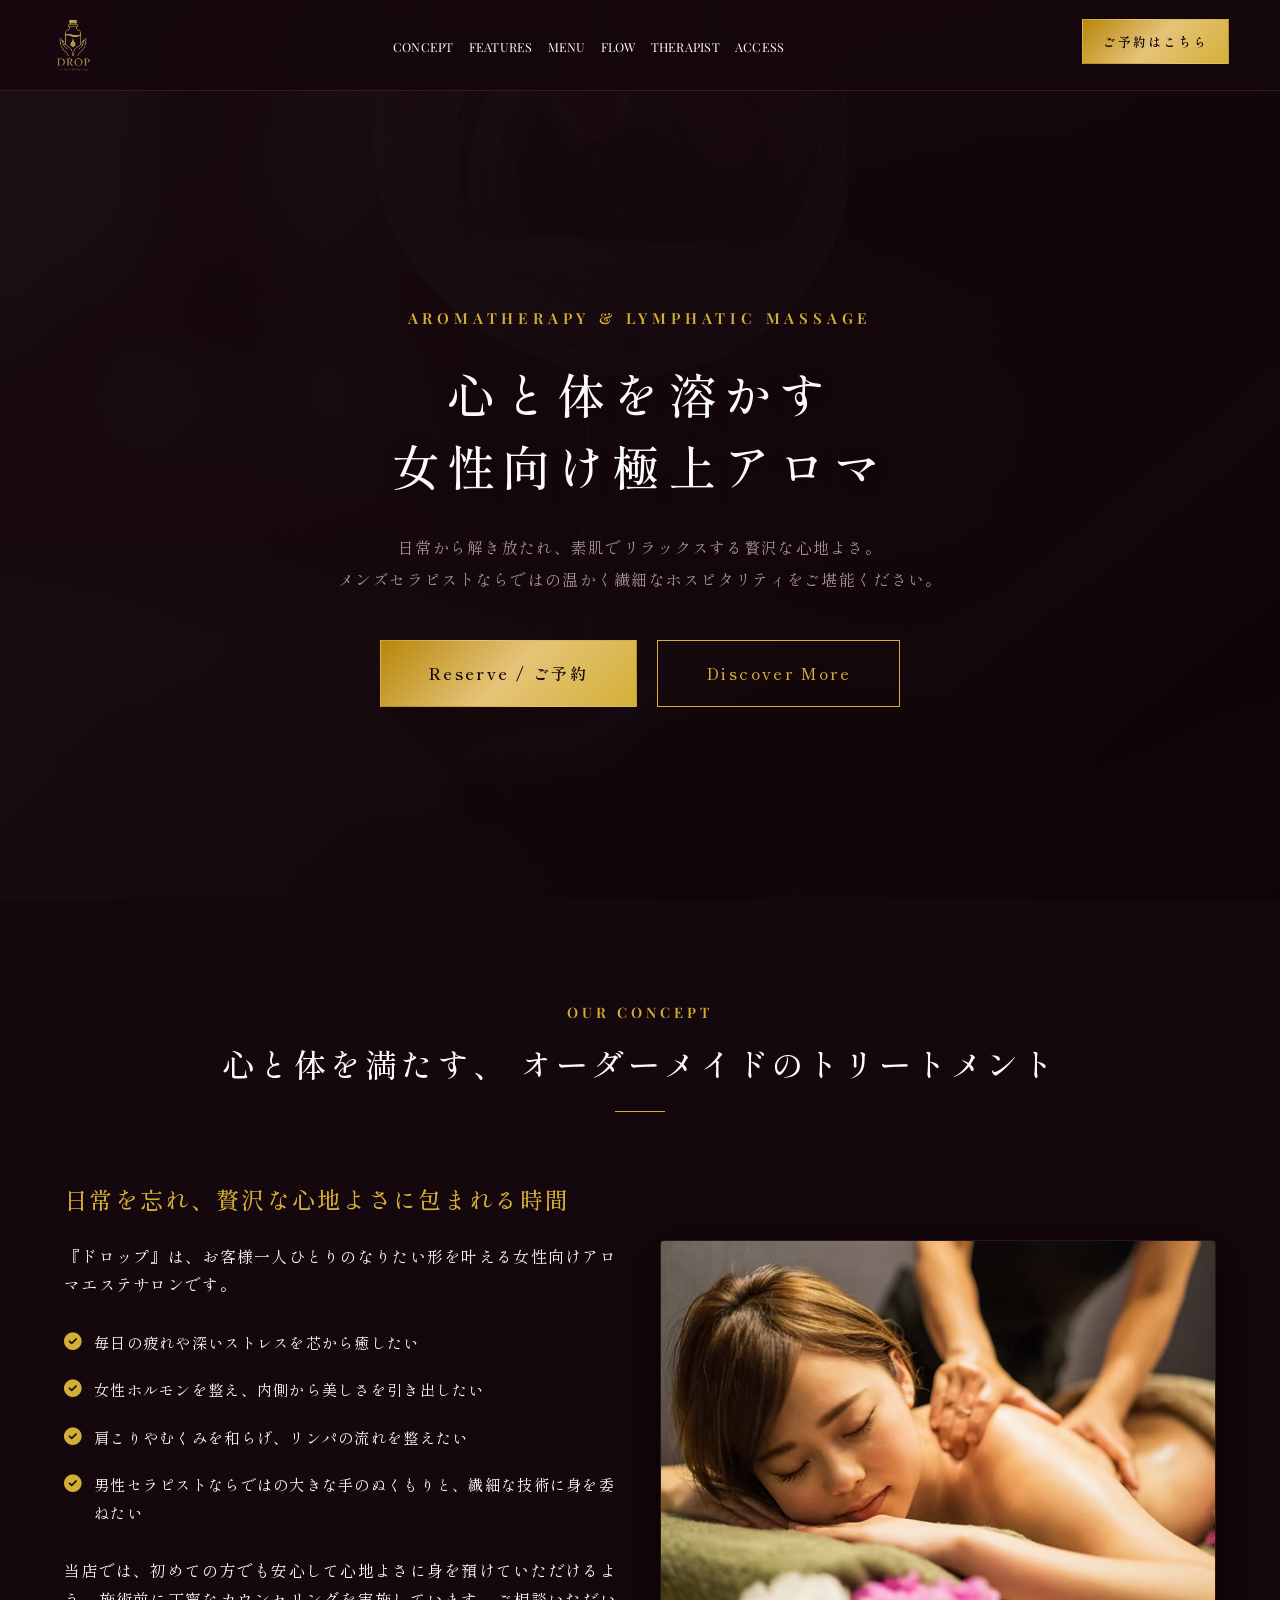
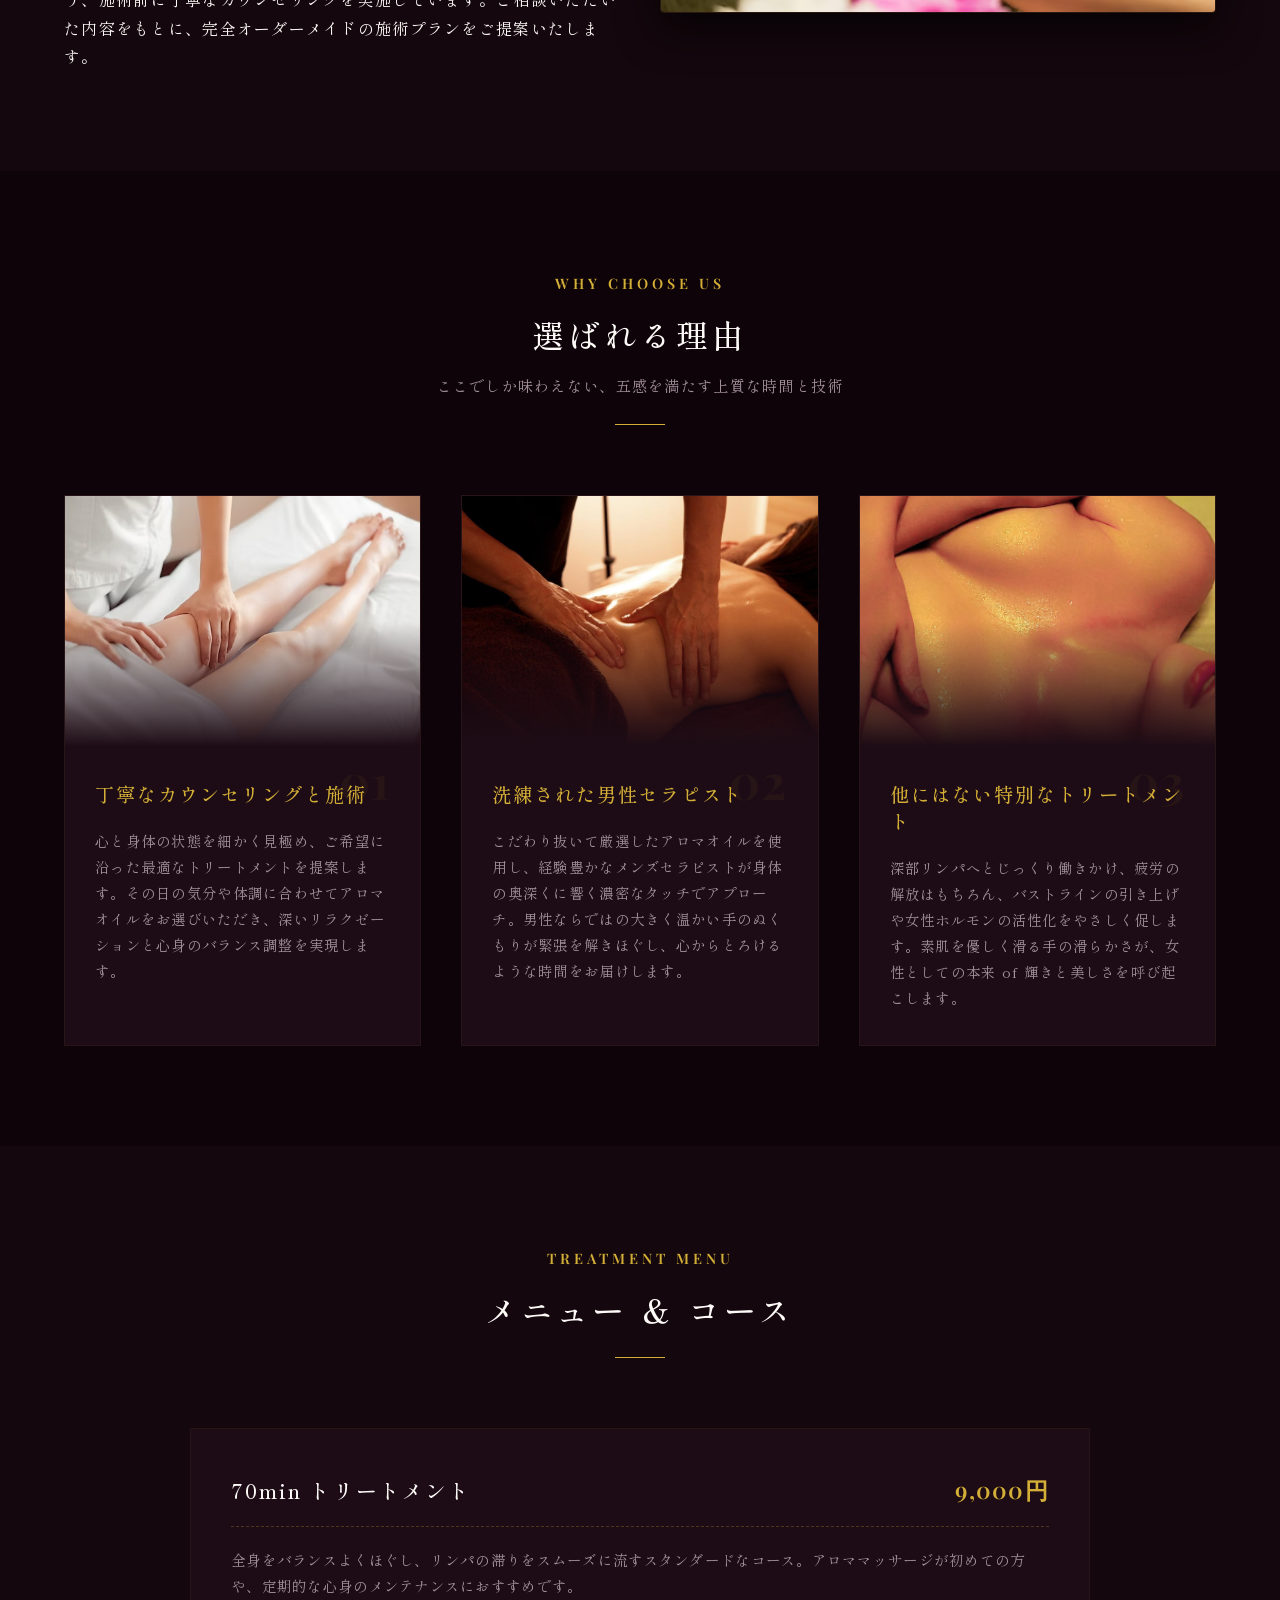
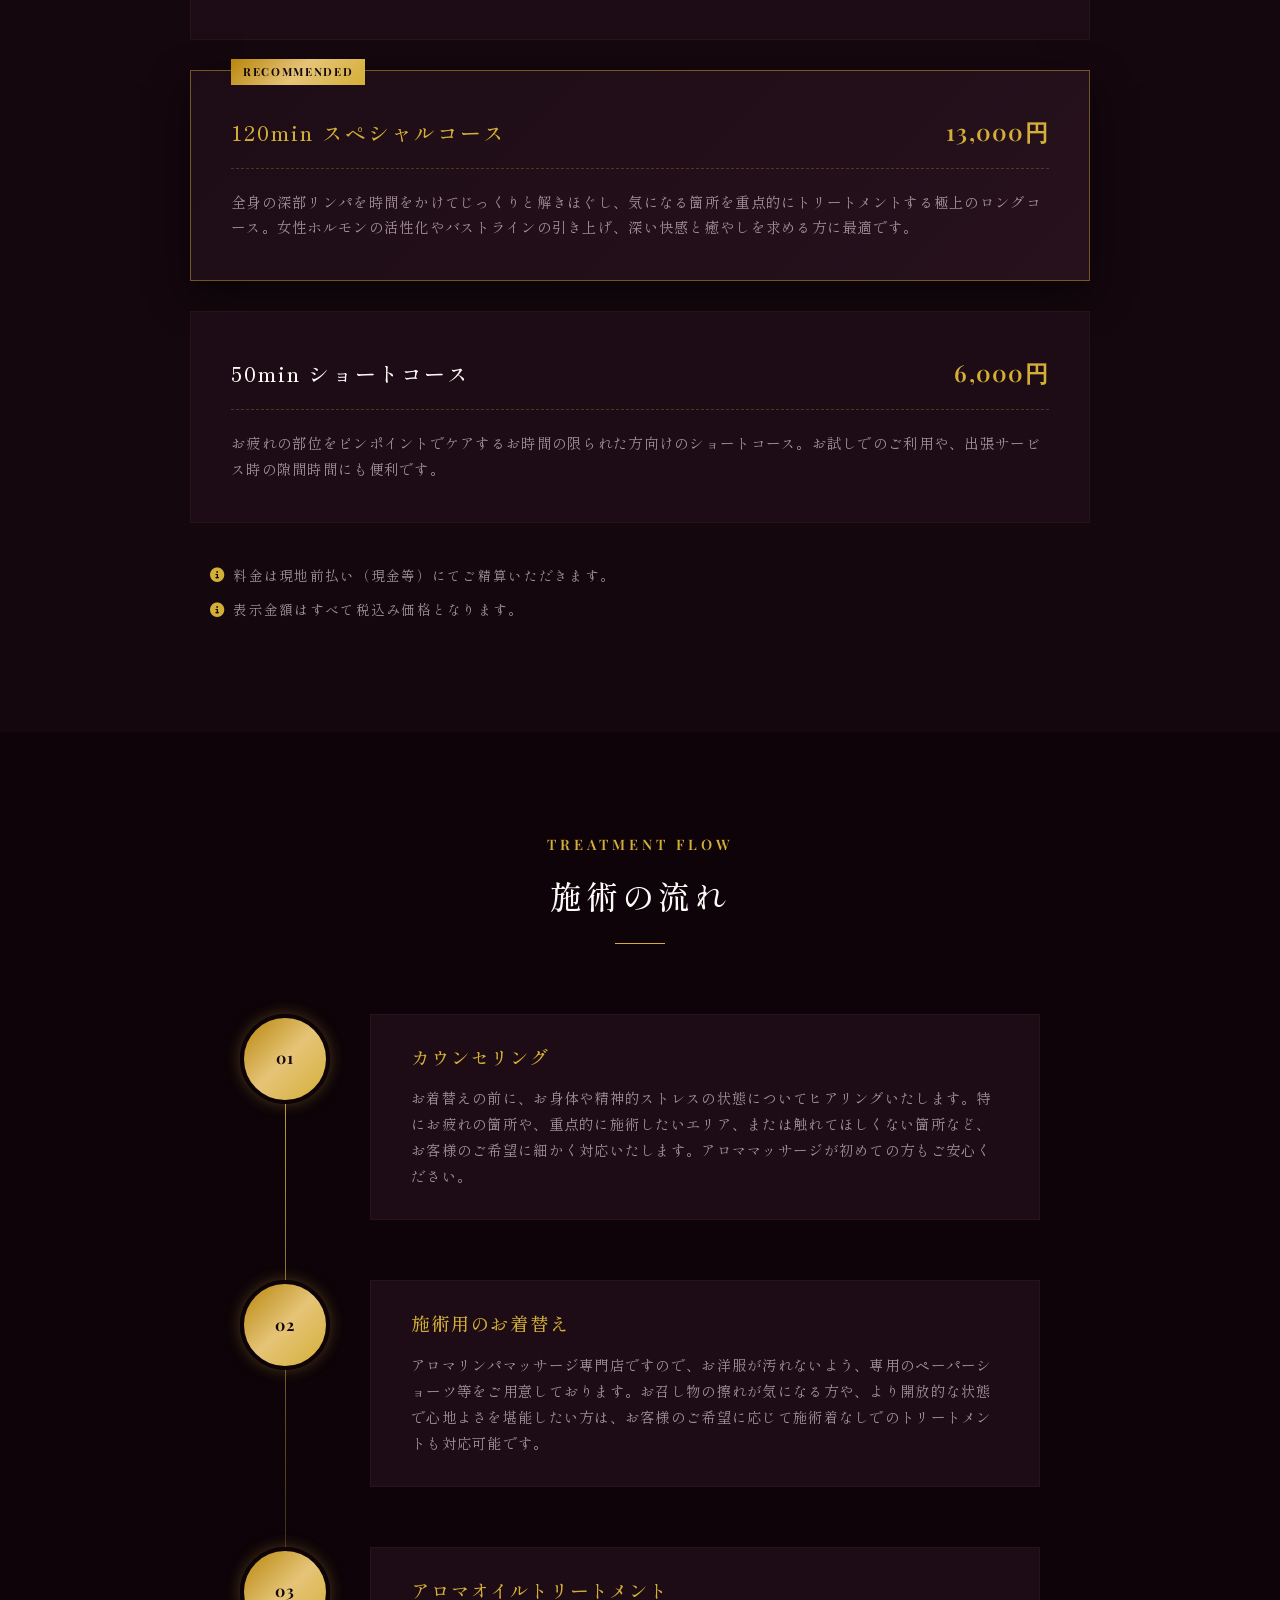
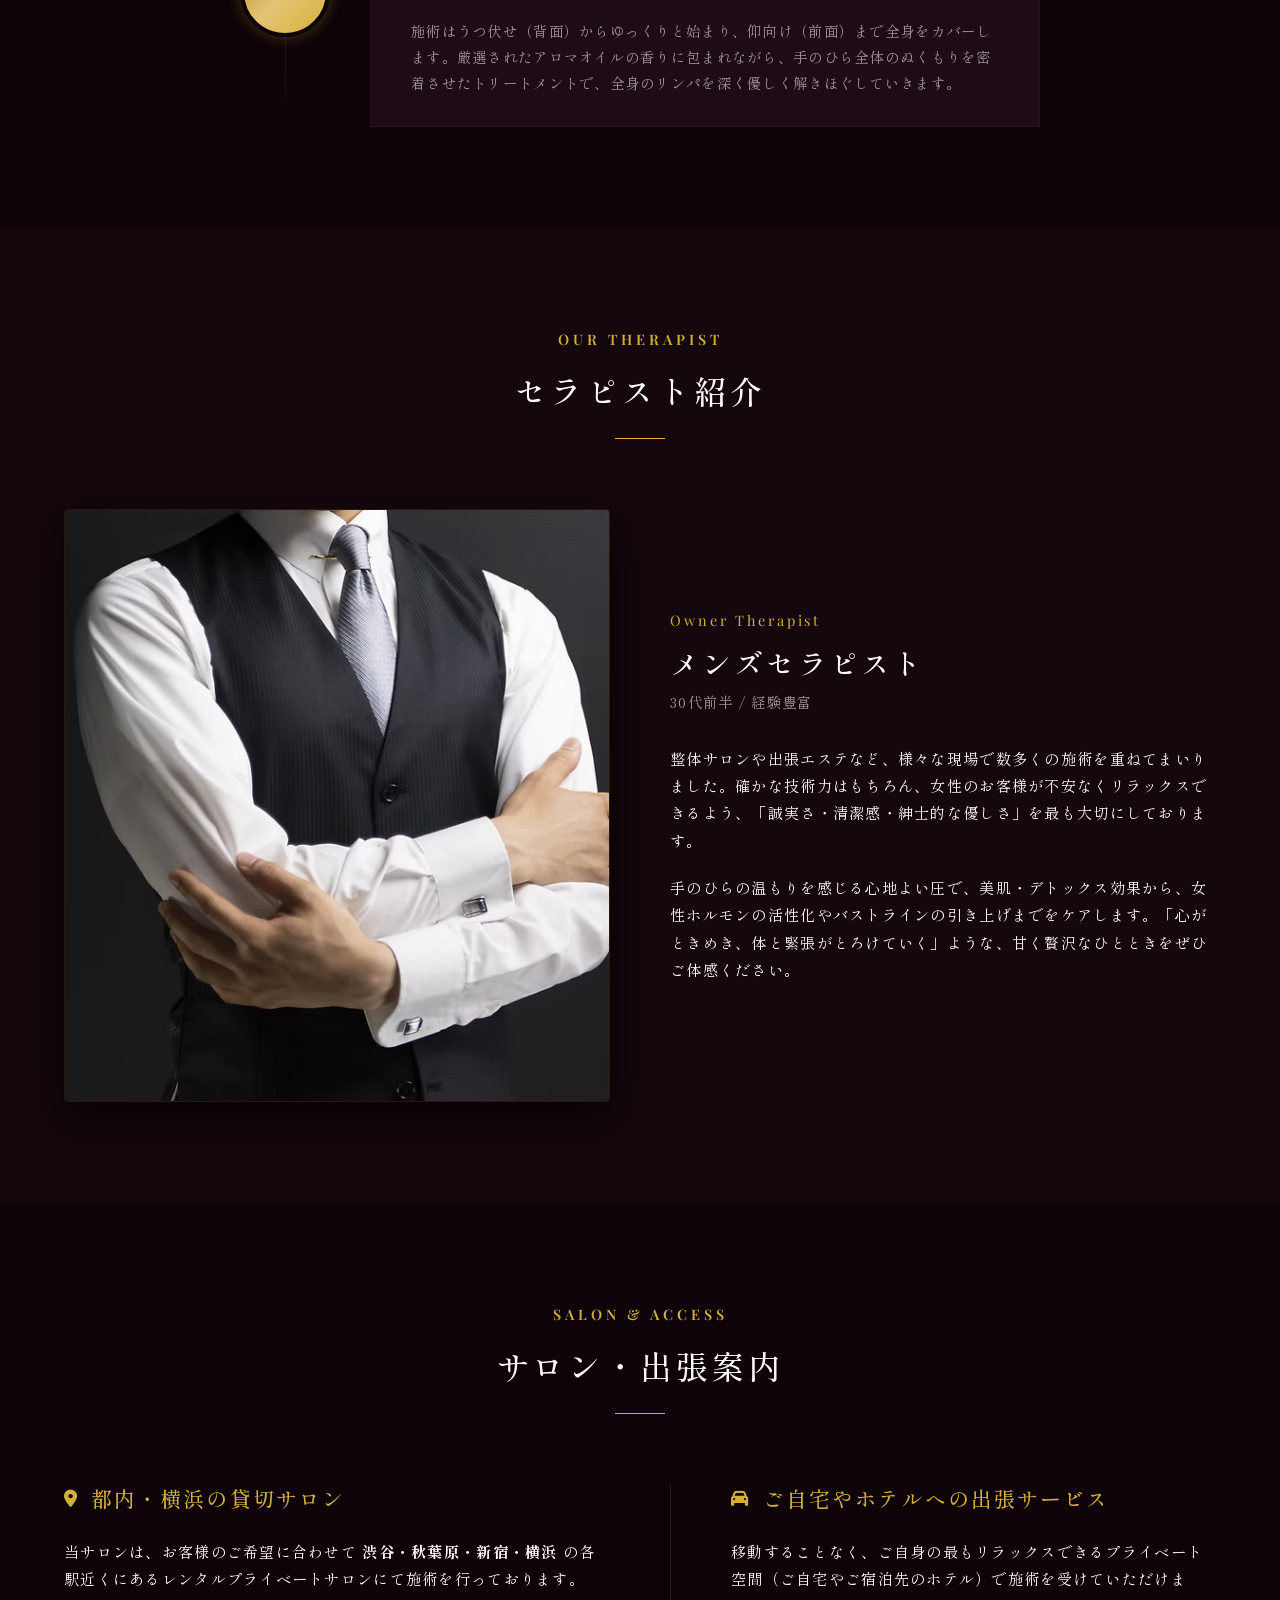
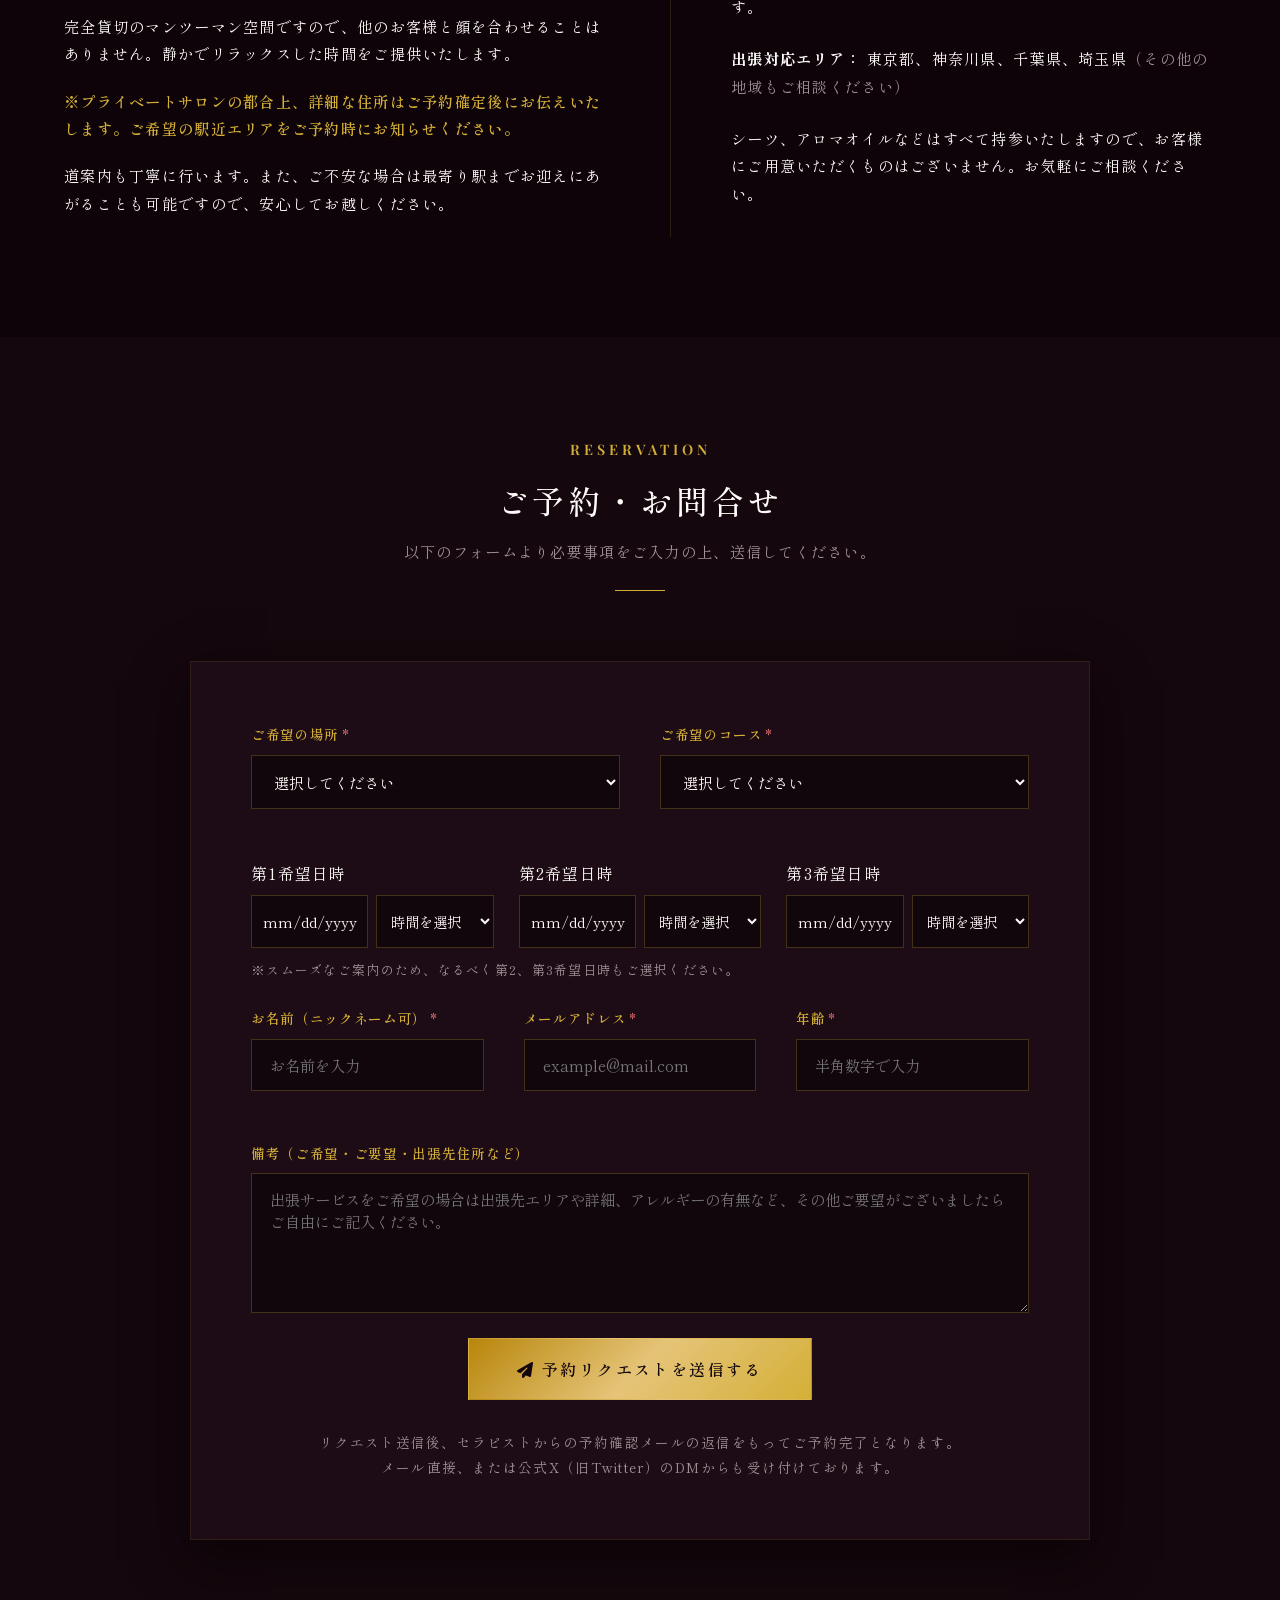
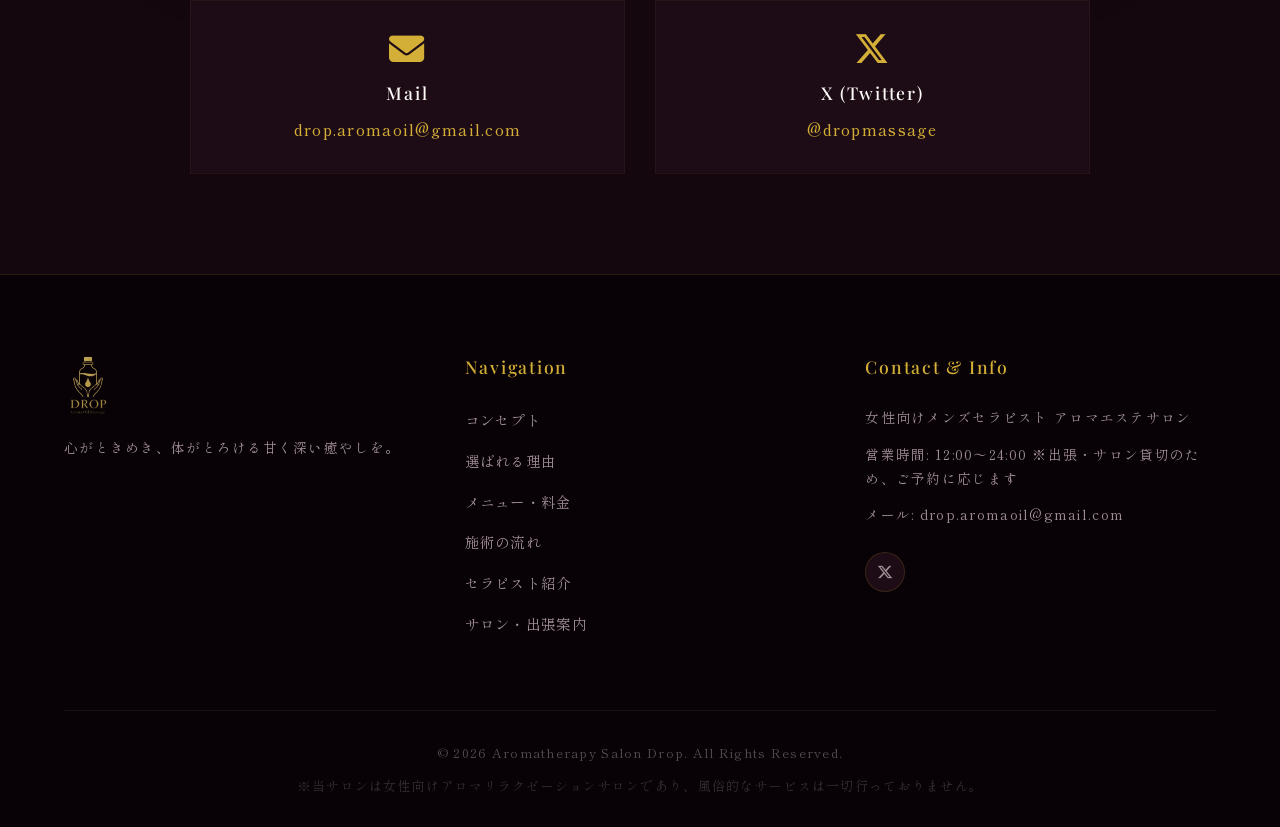
==== commit d1bdeb0b: "Apply user feedback: update title wordings, hide scroll indicator globally to prevent overlap, optim" ====
--- a/index.html
+++ b/index.html
@@ -8,7 +8,7 @@
     
     <!-- Open Graph (SNS用) -->
     <meta property="og:title" content="Drop（ドロップ） | 女性向けメンズセラピストのアロマリンパマッサージサロン">
-    <meta property="og:description" content="洗練された男性セラピストによる極上のアロマリンパマッサージ。都内・横浜プライベートサロン＆出張サービスで至福 of 癒やしを。">
+    <meta property="og:description" content="洗練された男性セラピストによる極上のアロマリンパマッサージ。都内・横浜プライベートサロン＆出張サービスで至福の癒やしを。">
     <meta property="og:type" content="website">
     <meta property="og:url" content="https://drop-oil.github.io/">
     
@@ -88,7 +88,7 @@
             <span class="hero-subtitle">Aromatherapy & Lymphatic Massage</span>
             <h1 class="hero-title">
                 <span class="nobr">心と体を溶かす</span><br class="pc-only">
-                <span class="nobr">女性のための極上アロマ</span>
+                <span class="nobr">女性向け極上アロマ</span>
             </h1>
             <p class="hero-desc">
                 日常から解き放たれ、素肌でリラックスする贅沢な心地よさ。<br>
@@ -100,6 +100,7 @@
             </div>
         </div>
         
+        <!-- スクール矢印（スクロールインジケーター）はPC・スマホ被り解消のため非表示へ -->
         <div class="scroll-indicator">
             <span>SCROLL</span>
             <div class="mouse">
@@ -114,7 +115,7 @@
             <div class="section-title-wrap text-center scroll-fade">
                 <span class="section-subtitle">Our Concept</span>
                 <h2 class="section-title">
-                    <span class="nobr">女性の心と体を満たす、</span><br class="mobile-only">
+                    <span class="nobr">心と体を満たす、</span><br class="mobile-only">
                     <span class="nobr">オーダーメイドのトリートメント</span>
                 </h2>
                 <div class="title-line"></div>
@@ -182,7 +183,7 @@
                     <div class="feature-content">
                         <span class="feature-num">03</span>
                         <h3 class="feature-h3">他にはない特別なトリートメント</h3>
-                        <p>深部リンパへとじっくり働きかけ、疲労の解放はもちろん、バストライン of 引き上げや女性ホルモンの活性化をやさしく促します。素肌を優しく滑る手の滑らかさが、女性としての本来の輝きと美しさを呼び起こします。</p>
+                        <p>深部リンパへとじっくり働きかけ、疲労の解放はもちろん、バストラインの引き上げや女性ホルモンの活性化をやさしく促します。素肌を優しく滑る手の滑らかさが、女性としての本来 of 輝きと美しさを呼び起こします。</p>
                     </div>
                 </div>
             </div>
@@ -312,7 +313,7 @@
         <div class="container">
             <div class="section-title-wrap text-center scroll-fade">
                 <span class="section-subtitle">Salon & Access</span>
-                <h2 class="section-title">サロン案内・出張サービス</h2>
+                <h2 class="section-title">サロン・出張案内</h2>
                 <div class="title-line"></div>
             </div>
             
@@ -573,7 +574,7 @@
                         <li><a href="#menu">メニュー・料金</a></li>
                         <li><a href="#flow">施術の流れ</a></li>
                         <li><a href="#therapist">セラピスト紹介</a></li>
-                        <li><a href="#access">アクセス</a></li>
+                        <li><a href="#access">サロン・出張案内</a></li>
                     </ul>
                 </div>
                 <div class="footer-contact">
--- a/style.css
+++ b/style.css
@@ -285,13 +285,13 @@
 
 .nav-desktop .nav-list {
     display: flex;
-    gap: 15px; /* 18pxから15pxにさらに微調整 */
+    gap: 15px;
 }
 
 .nav-desktop .nav-list a {
     font-family: var(--font-en);
-    font-size: 0.78rem; /* さらにわずかに小さくし、文字の改行を完全に防ぐ */
-    letter-spacing: 0.02em; /* 文字間を詰め、スッキリと並べる */
+    font-size: 0.78rem;
+    letter-spacing: 0.02em;
     text-transform: uppercase;
     position: relative;
     padding: 10px 0;
@@ -374,14 +374,14 @@
 
 .nav-mobile ul li a {
     font-family: var(--font-ja);
-    font-size: 1.15rem; /* 1.25remから1.15remに1ポイント縮小 */
-    letter-spacing: 0.05em; /* 文字間を少し詰める */
+    font-size: 1.15rem;
+    letter-spacing: 0.05em;
     white-space: nowrap;
     display: inline-block;
 }
 
 .nav-mobile .btn {
-    padding: 12px 24px; /* モバイルでの改行を防ぐため、ボタンのパディングを減らす */
+    padding: 12px 24px;
     font-size: 0.85rem;
     white-space: nowrap;
 }
@@ -411,6 +411,7 @@
     align-items: center;
     text-align: center;
     overflow: hidden;
+    padding-top: 90px; /* 固定ヘッダーの下に文字が潜り込まないようにクリアランスを確保 */
 }
 
 .hero-slideshow {
@@ -456,9 +457,10 @@
 .hero-content {
     position: relative;
     z-index: 4;
+    width: 100%; /* 明示的に幅100%を指定し、flexコンテナ内での縮小崩れを防ぐ */
     max-width: 800px;
     padding: 0 20px;
-    margin-top: 60px;
+    margin-top: 20px;
 }
 
 .hero-subtitle {
@@ -487,6 +489,8 @@
     color: var(--color-text-muted);
     margin-bottom: 45px;
     line-height: 2;
+    overflow-wrap: break-word;
+    word-break: normal;
 }
 
 .hero-buttons {
@@ -495,59 +499,12 @@
     justify-content: center;
 }
 
-/* Scroll Down Indicator */
+/* 
+  スクロール矢印（スクロールインジケーター）はPC・スマホ問わず、
+  ボタン等の要素との被り（特にウィンドウ縦幅が狭い場合）を防ぐために完全に非表示にします。
+*/
 .scroll-indicator {
-    position: absolute;
-    bottom: 40px;
-    left: 50%;
-    transform: translateX(-50%);
-    z-index: 4;
-    display: flex;
-    flex-direction: column;
-    align-items: center;
-    opacity: 0.7;
-}
-
-.scroll-indicator span {
-    font-family: var(--font-en);
-    font-size: 0.75rem;
-    letter-spacing: 0.25em;
-    color: var(--color-text-muted);
-    margin-bottom: 10px;
-}
-
-.scroll-indicator .mouse {
-    width: 20px;
-    height: 35px;
-    border: 1px solid var(--color-text-muted);
-    border-radius: 15px;
-    position: relative;
-}
-
-.scroll-indicator .wheel {
-    width: 2px;
-    height: 8px;
-    background-color: var(--color-primary);
-    border-radius: 1px;
-    position: absolute;
-    top: 6px;
-    left: 50%;
-    transform: translateX(-50%);
-    animation: scroll-wheel-anim 1.8s infinite;
-}
-
-@keyframes scroll-wheel-anim {
-    0% {
-        top: 6px;
-        opacity: 0;
-    }
-    30% {
-        opacity: 1;
-    }
-    100% {
-        top: 18px;
-        opacity: 0;
-    }
+    display: none !important;
 }
 
 /* ==========================================================================
@@ -1311,7 +1268,7 @@
    Responsive Media Queries
    ========================================================================== */
 /* 
-  ブレイクポイントを 768px から 992px に引き上げ、
+  ブレイクポイントを 992px に引き上げ、
   タブレット幅（中画面）でも自動的にスッキリしたモバイルレイアウト（ハンバーガーメニュー等）にする修正
 */
 @media (max-width: 992px) {
@@ -1377,25 +1334,49 @@
     }
     
     /* Hero */
+    .hero-section {
+        padding-top: 75px; /* スマホ用ヘッダー高さ(75px)に合わせる */
+    }
+    
+    /* ヒーローコンテンツ内の要素間余白とフォントサイズを元の美しい状態へ戻す */
+    .hero-subtitle {
+        margin-bottom: 25px;
+    }
+    
     .hero-title {
         font-size: 2.2rem;
+        margin-bottom: 30px;
+        line-height: 1.4;
+    }
+    
+    /* スマホでのサイドの文字切れとボタン切れを完全に防止する修正 */
+    .hero-content {
+        width: 100%;
+        max-width: 100%;
+        padding: 0 15px; /* 左右に適切な余白を強制確保 */
+        margin-top: 60px; /* 元の十分な上部マージンに戻す */
     }
     
     .hero-desc {
-        font-size: 0.95rem;
+        font-size: 0.9rem;
         margin-bottom: 35px;
+        line-height: 1.8;
+        padding: 0 5px;
+        word-break: break-word; /* テキストの自然な改行を保証 */
     }
     
     .hero-buttons {
         flex-direction: column;
         gap: 15px;
         align-items: center;
-    }
-    
-    .btn-large {
         width: 100%;
-        max-width: 320px;
-        padding: 15px 30px;
+    }
+    
+    .hero-buttons .btn {
+        width: 100%;
+        max-width: 290px; /* ボタンの最大幅を320pxから290pxに制限して、狭い画面での左右見切れを防止 */
+        padding: 14px 20px;
+        font-size: 0.85rem;
     }
     
     /* Concept */
@@ -1409,6 +1390,18 @@
     
     .mobile-only {
         display: inline;
+    }
+    
+    /* Menu料金表のスマホ対応 (上段コース名、下段金額) */
+    .menu-item-header {
+        flex-direction: column;
+        align-items: flex-start;
+        gap: 8px;
+        padding-bottom: 10px;
+    }
+    
+    .menu-item-price {
+        font-size: 1.3rem;
     }
     
     /* Flow */
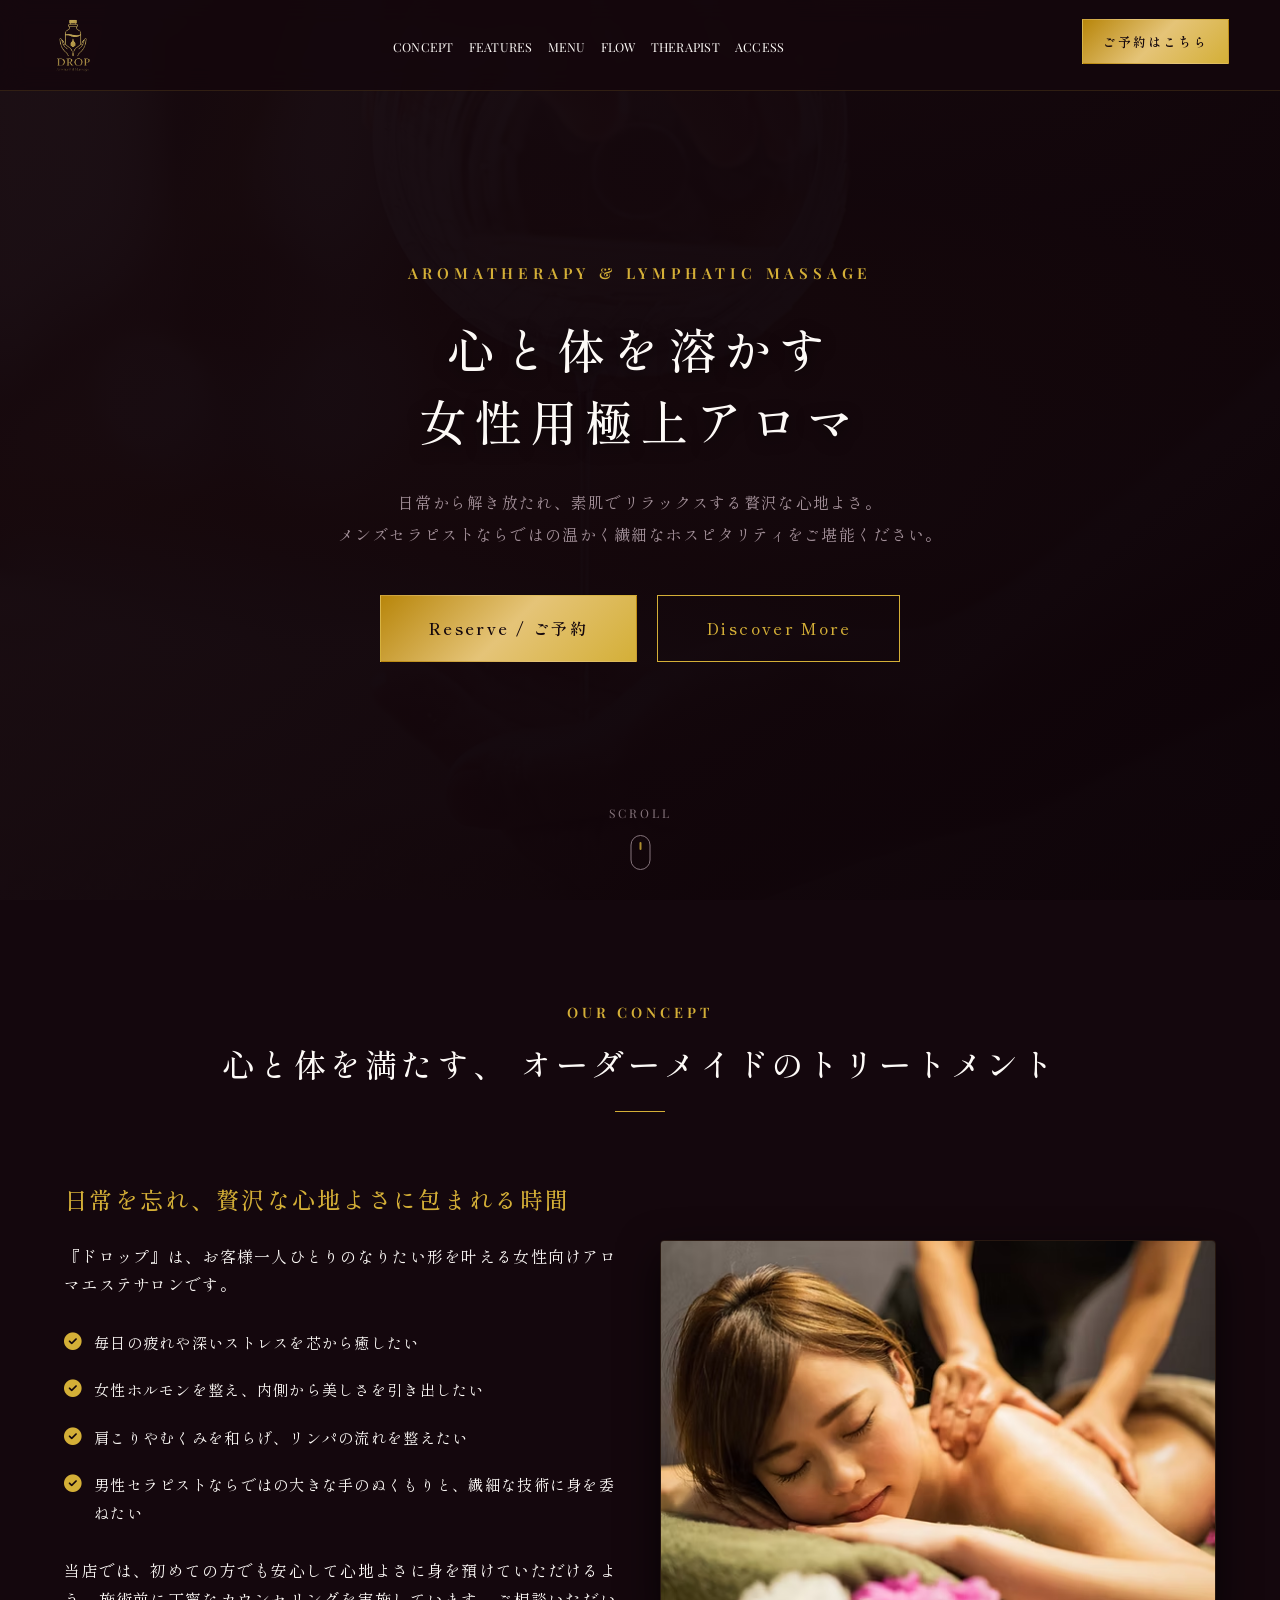
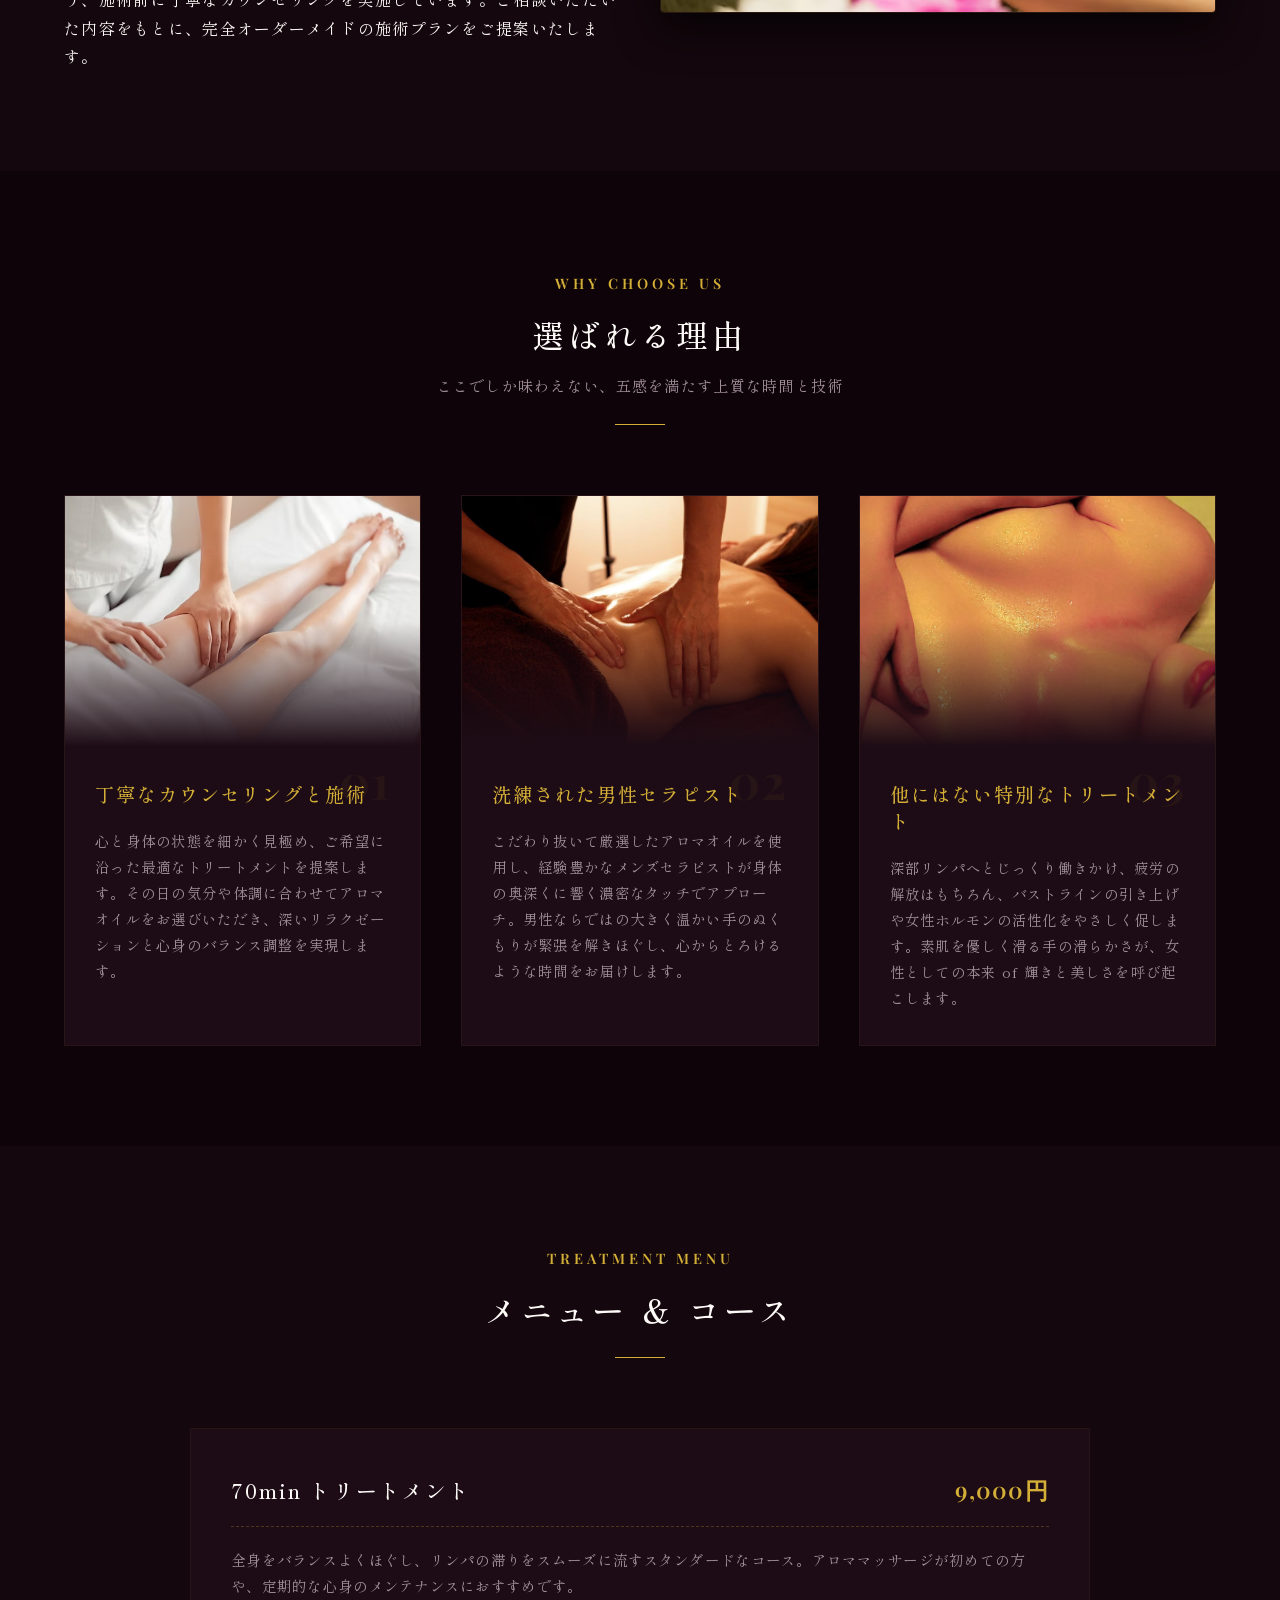
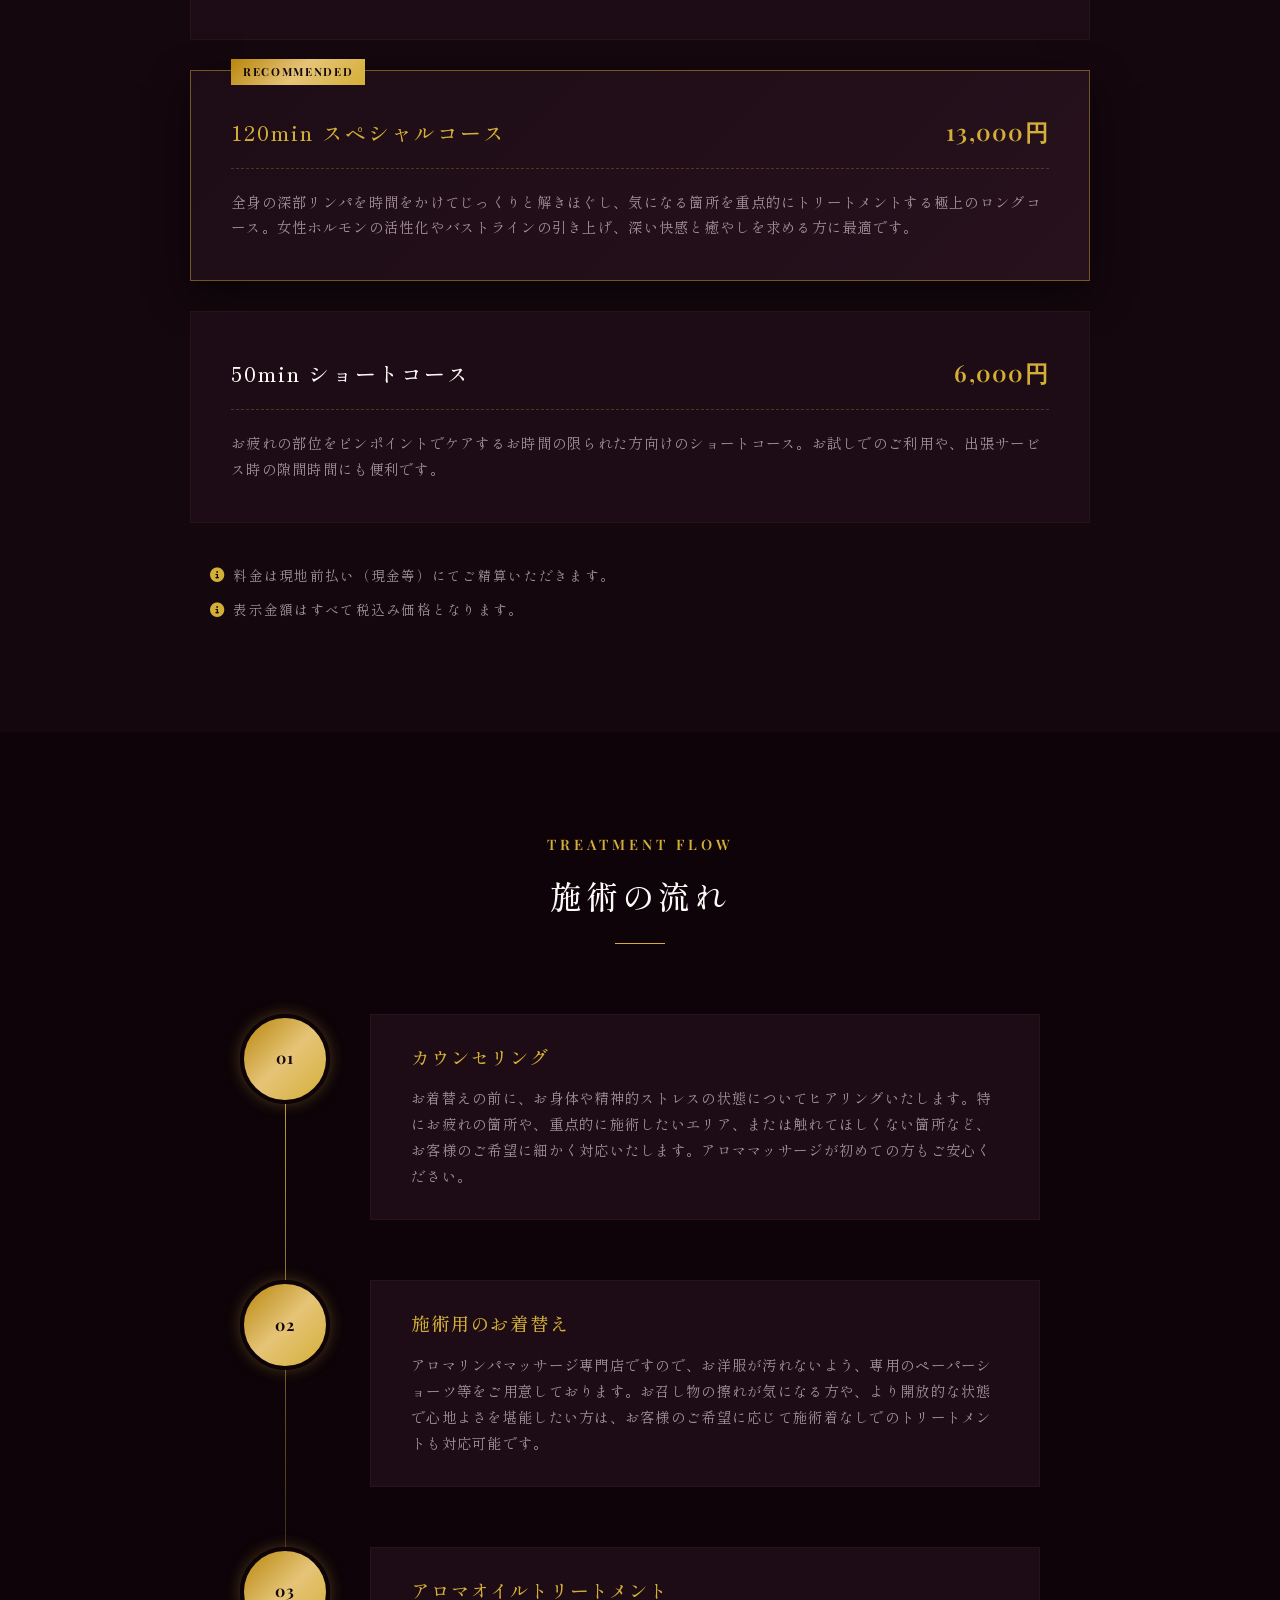
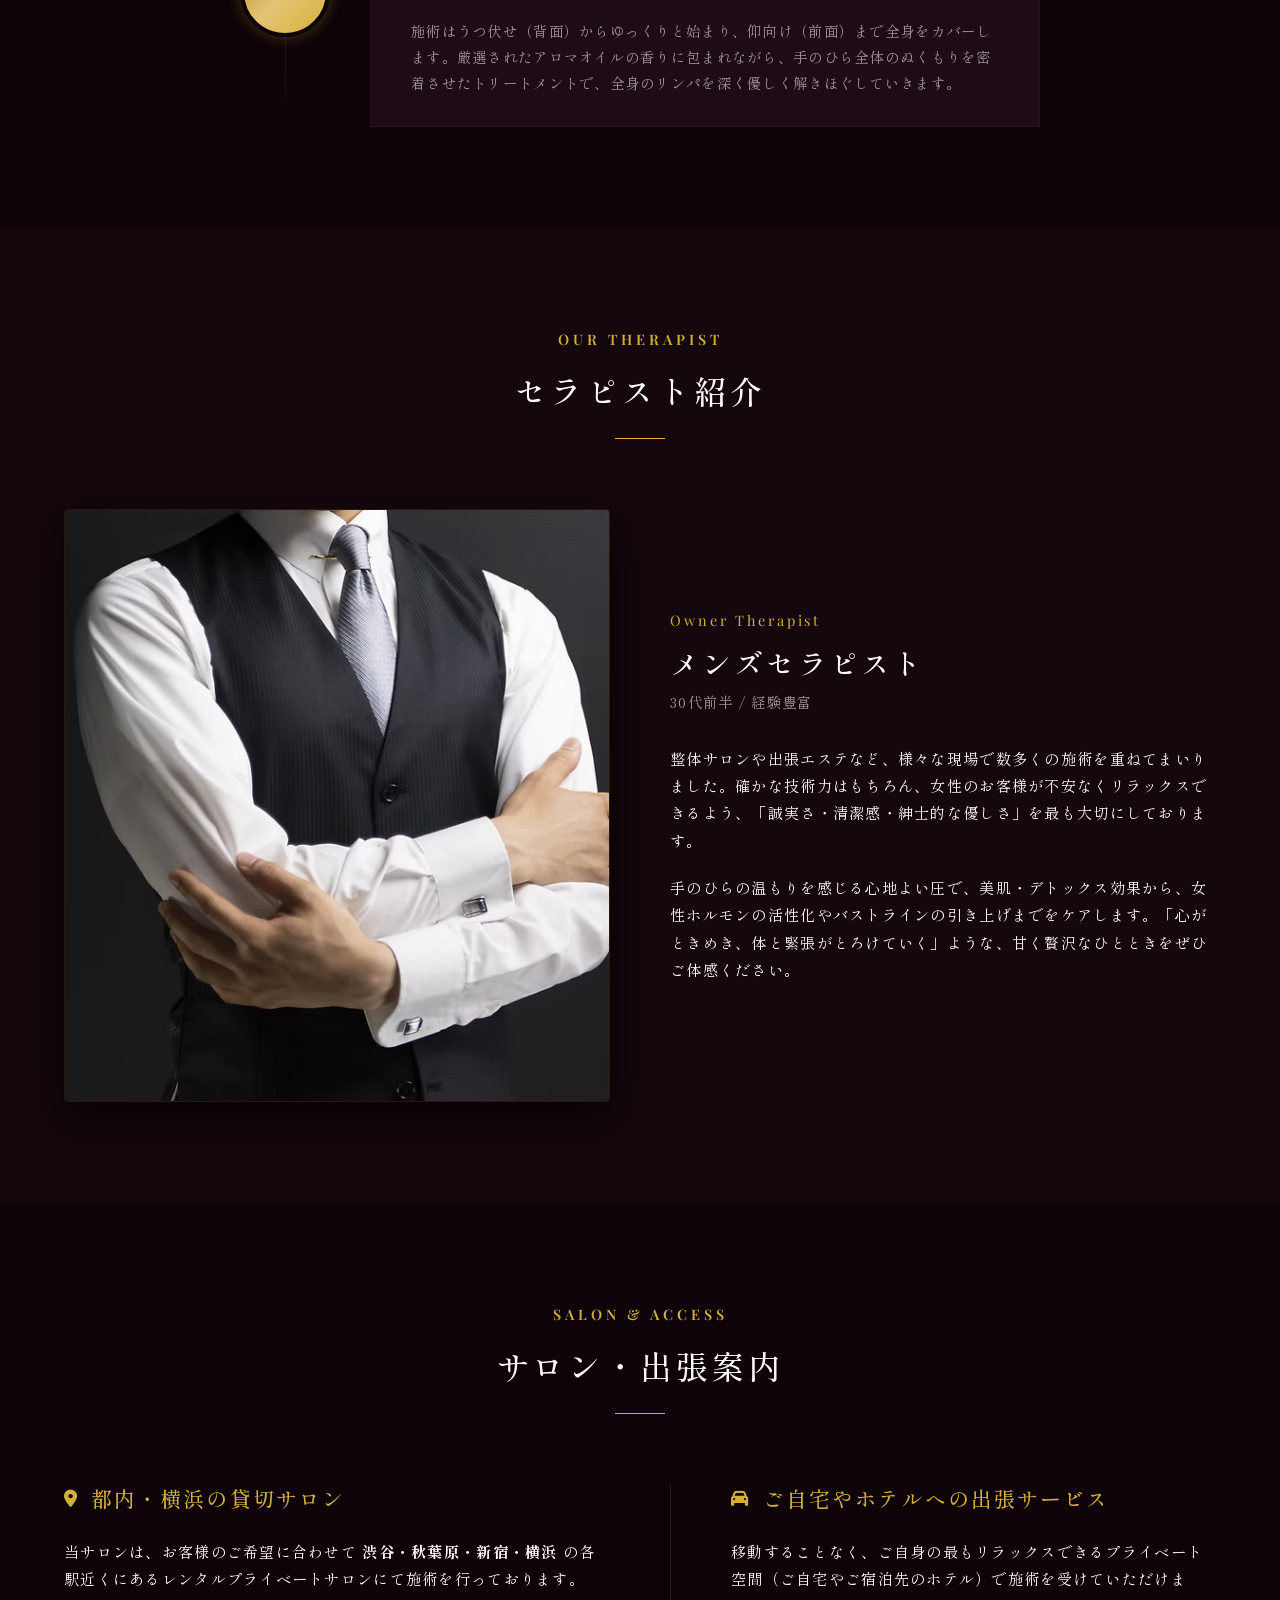
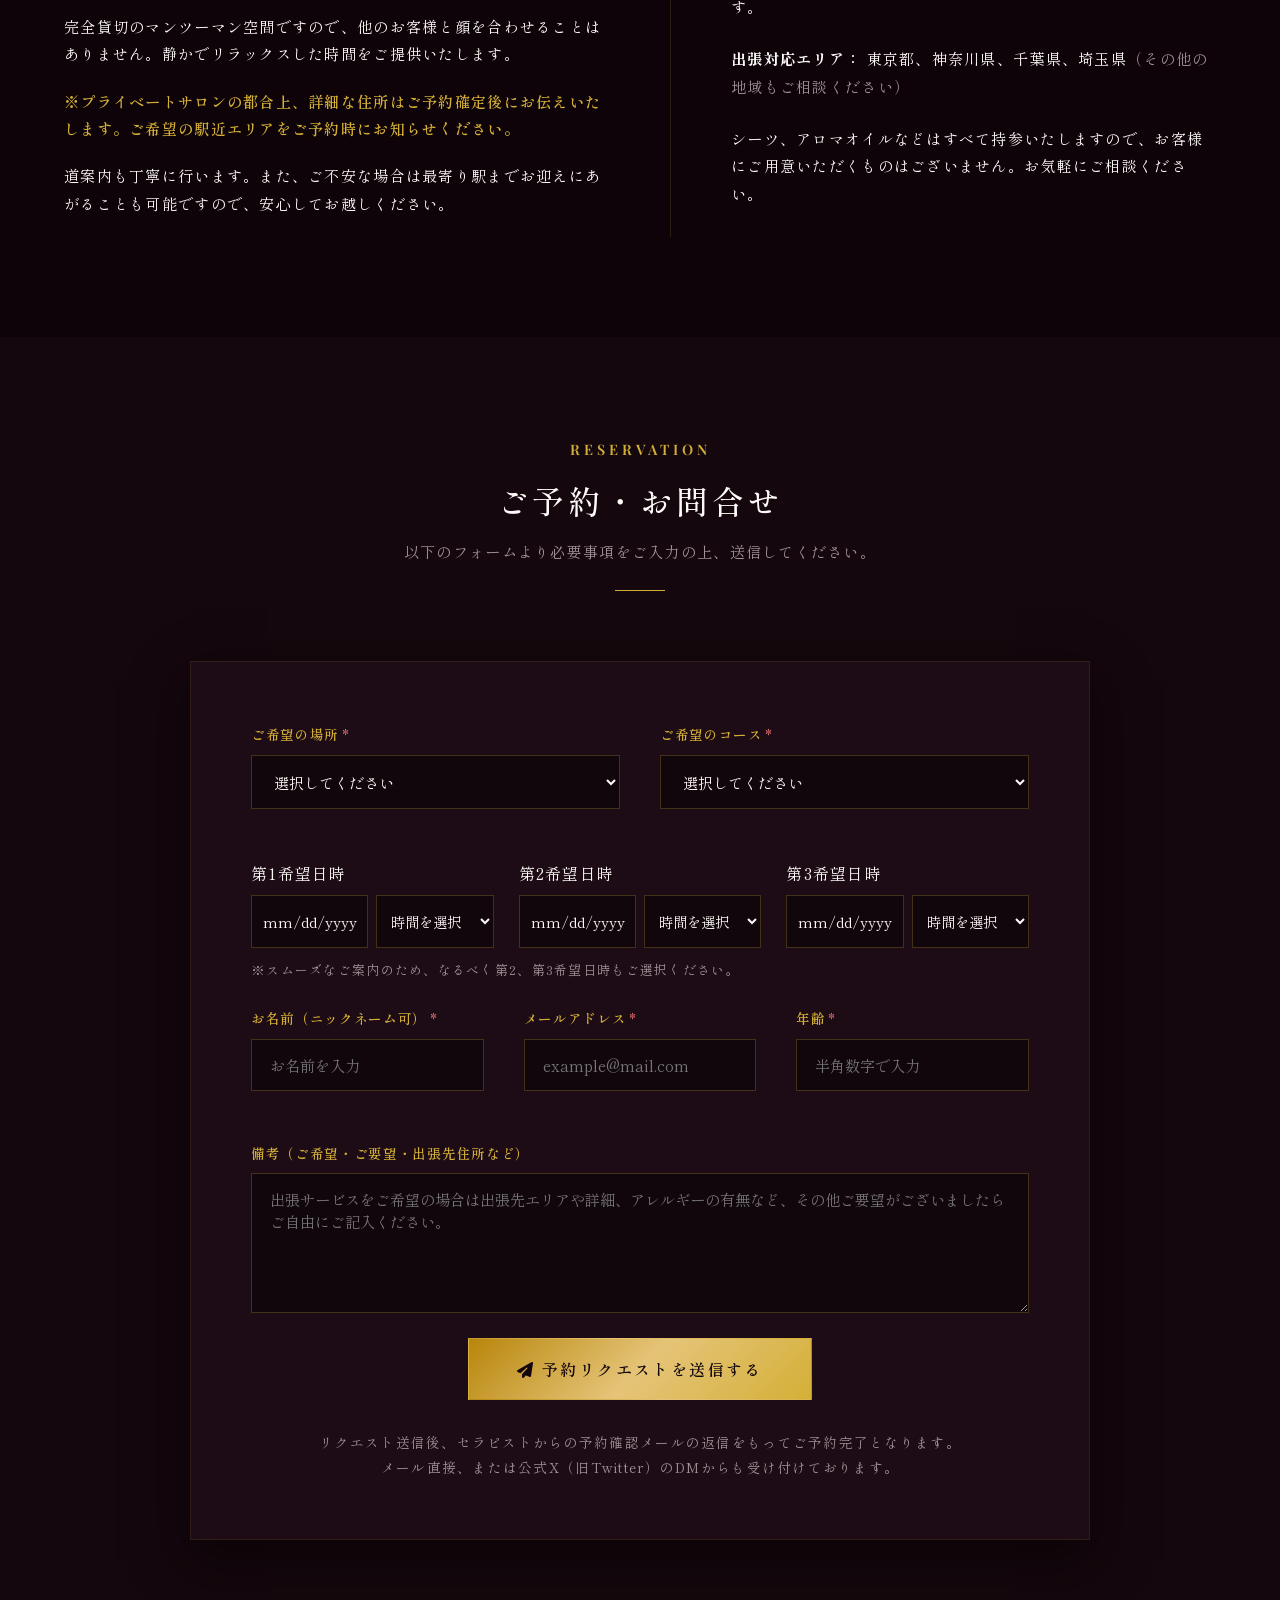
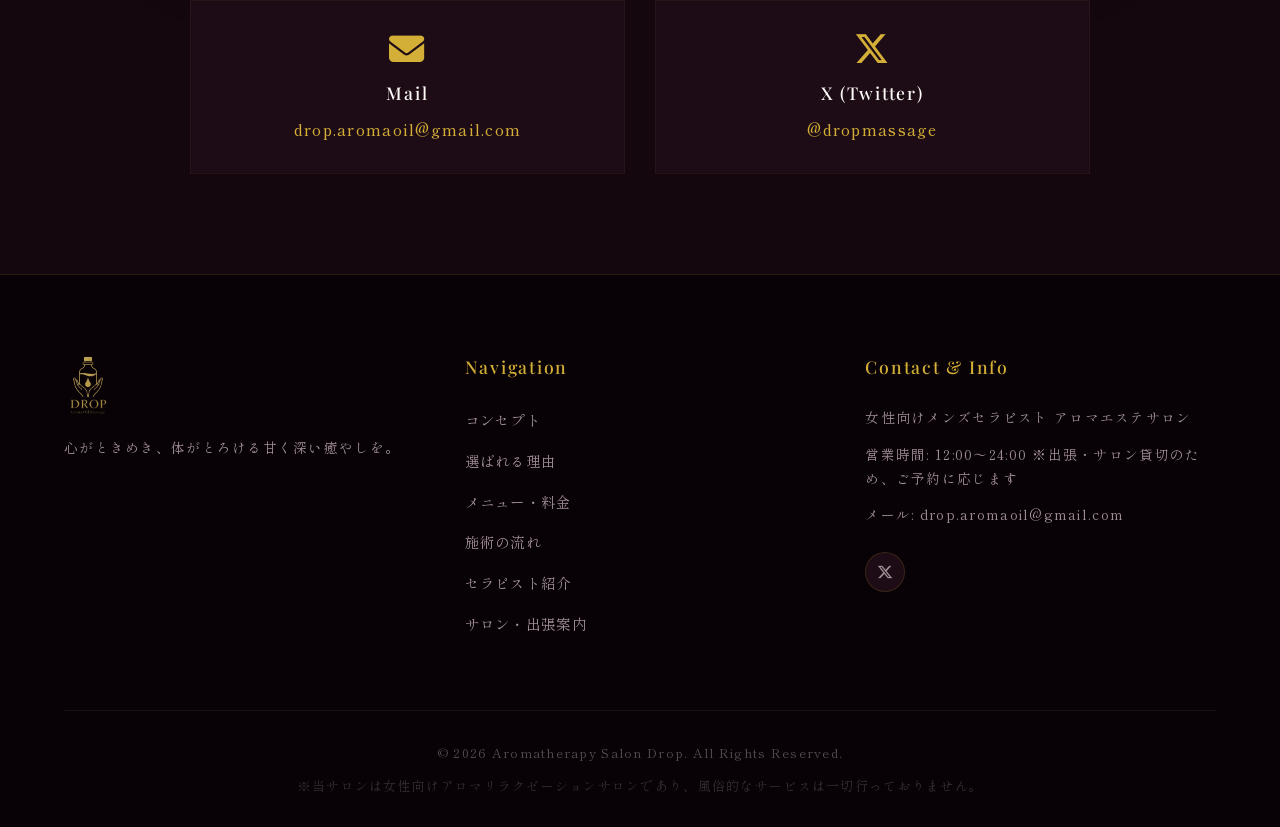
==== commit 3afcf236: "Restore scroll indicator and implement past date restriction in reservation form" ====
--- a/index.html
+++ b/index.html
@@ -88,7 +88,7 @@
             <span class="hero-subtitle">Aromatherapy & Lymphatic Massage</span>
             <h1 class="hero-title">
                 <span class="nobr">心と体を溶かす</span><br class="pc-only">
-                <span class="nobr">女性向け極上アロマ</span>
+                <span class="nobr">女性用極上アロマ</span>
             </h1>
             <p class="hero-desc">
                 日常から解き放たれ、素肌でリラックスする贅沢な心地よさ。<br>
--- a/style.css
+++ b/style.css
@@ -412,6 +412,7 @@
     text-align: center;
     overflow: hidden;
     padding-top: 90px; /* 固定ヘッダーの下に文字が潜り込まないようにクリアランスを確保 */
+    padding-bottom: 90px; /* スクロール矢印との被りを防ぐためのクリアランス */
 }
 
 .hero-slideshow {
@@ -499,12 +500,60 @@
     justify-content: center;
 }
 
-/* 
-  スクロール矢印（スクロールインジケーター）はPC・スマホ問わず、
-  ボタン等の要素との被り（特にウィンドウ縦幅が狭い場合）を防ぐために完全に非表示にします。
-*/
+/* Scroll Down Indicator */
 .scroll-indicator {
-    display: none !important;
+    position: absolute;
+    bottom: 30px;
+    left: 50%;
+    transform: translateX(-50%);
+    z-index: 4;
+    display: flex;
+    flex-direction: column;
+    align-items: center;
+    opacity: 0.8;
+    transition: var(--transition-smooth);
+}
+
+.scroll-indicator span {
+    font-family: var(--font-en);
+    font-size: 0.75rem;
+    letter-spacing: 0.25em;
+    color: var(--color-text-muted);
+    margin-bottom: 10px;
+}
+
+.scroll-indicator .mouse {
+    width: 20px;
+    height: 35px;
+    border: 1px solid var(--color-text-muted);
+    border-radius: 15px;
+    position: relative;
+}
+
+.scroll-indicator .wheel {
+    width: 2px;
+    height: 8px;
+    background-color: var(--color-primary);
+    border-radius: 1px;
+    position: absolute;
+    top: 6px;
+    left: 50%;
+    transform: translateX(-50%);
+    animation: scroll-wheel-anim 1.8s infinite;
+}
+
+@keyframes scroll-wheel-anim {
+    0% {
+        top: 6px;
+        opacity: 0;
+    }
+    30% {
+        opacity: 1;
+    }
+    100% {
+        top: 18px;
+        opacity: 0;
+    }
 }
 
 /* ==========================================================================
@@ -1336,6 +1385,11 @@
     /* Hero */
     .hero-section {
         padding-top: 75px; /* スマホ用ヘッダー高さ(75px)に合わせる */
+        padding-bottom: 60px; /* スマホ用スクロール矢印の被り防止 */
+    }
+    
+    .scroll-indicator {
+        bottom: 15px;
     }
     
     /* ヒーローコンテンツ内の要素間余白とフォントサイズを元の美しい状態へ戻す */
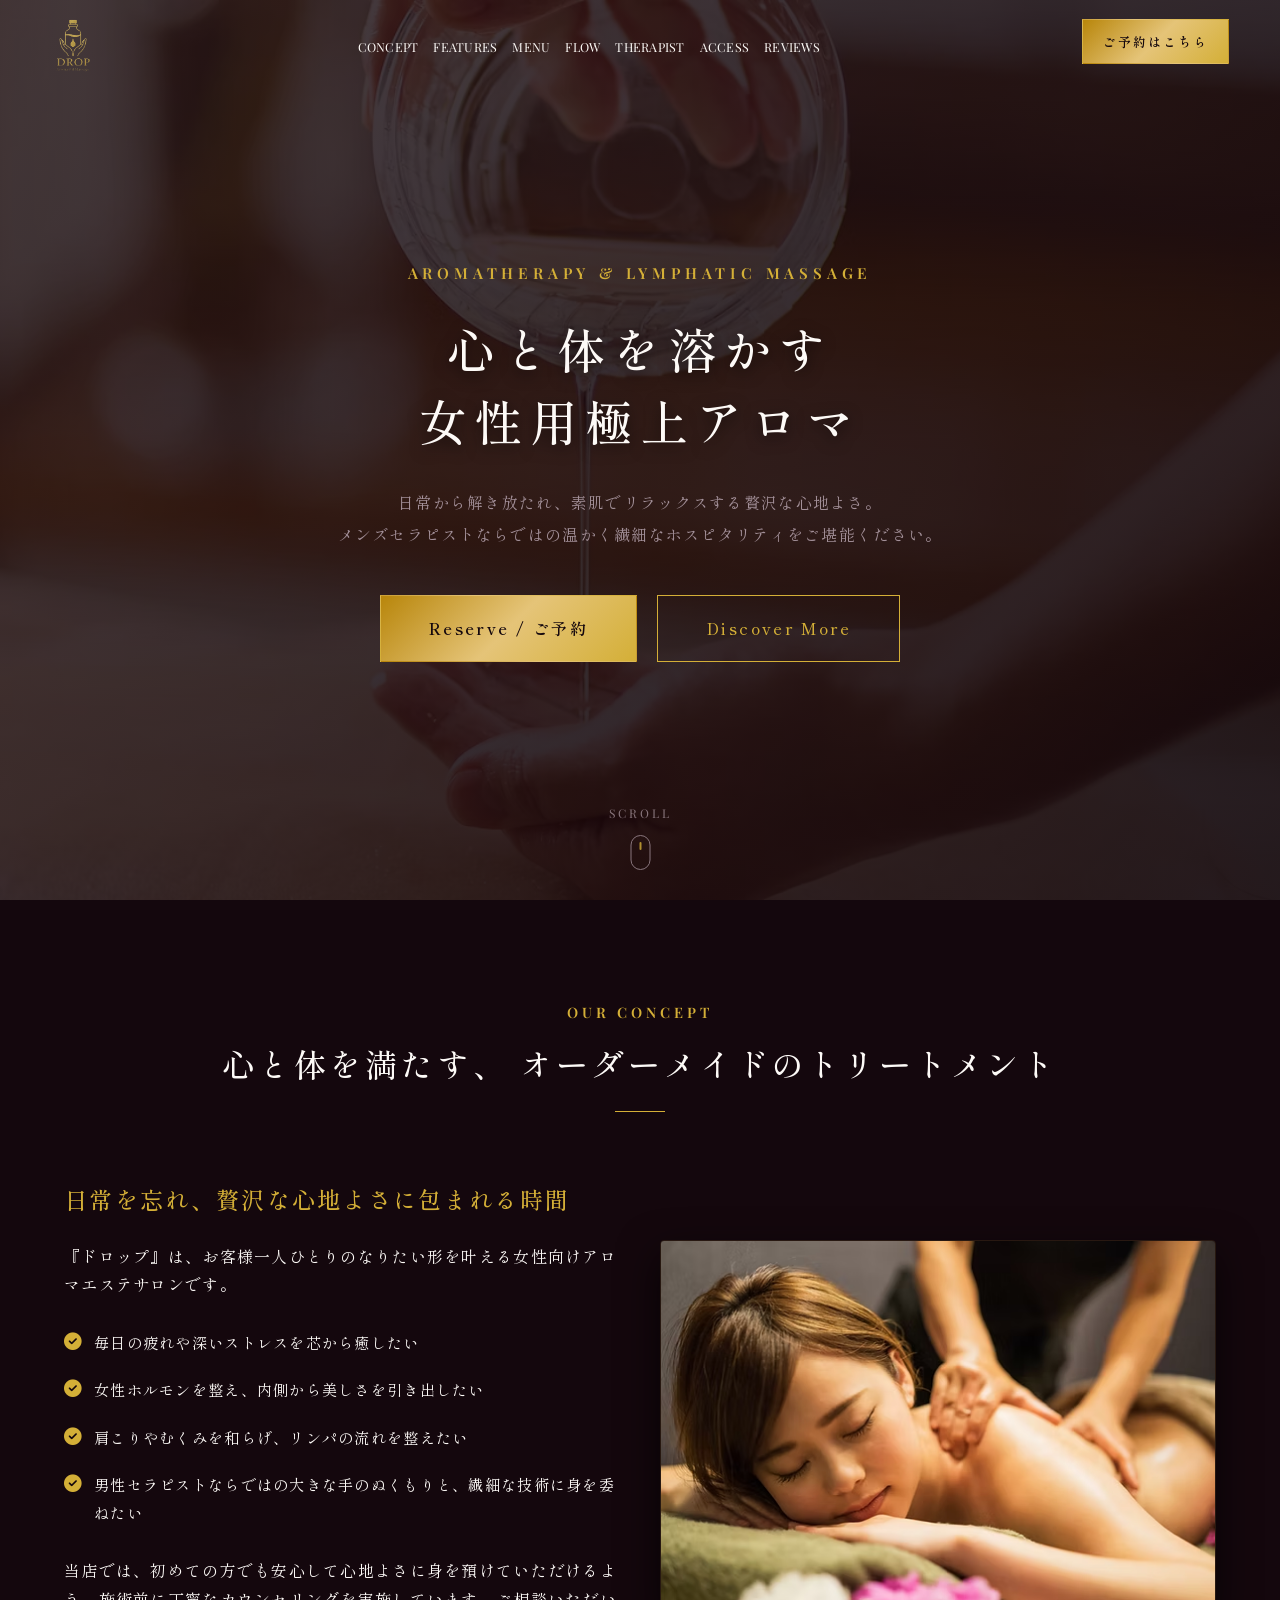
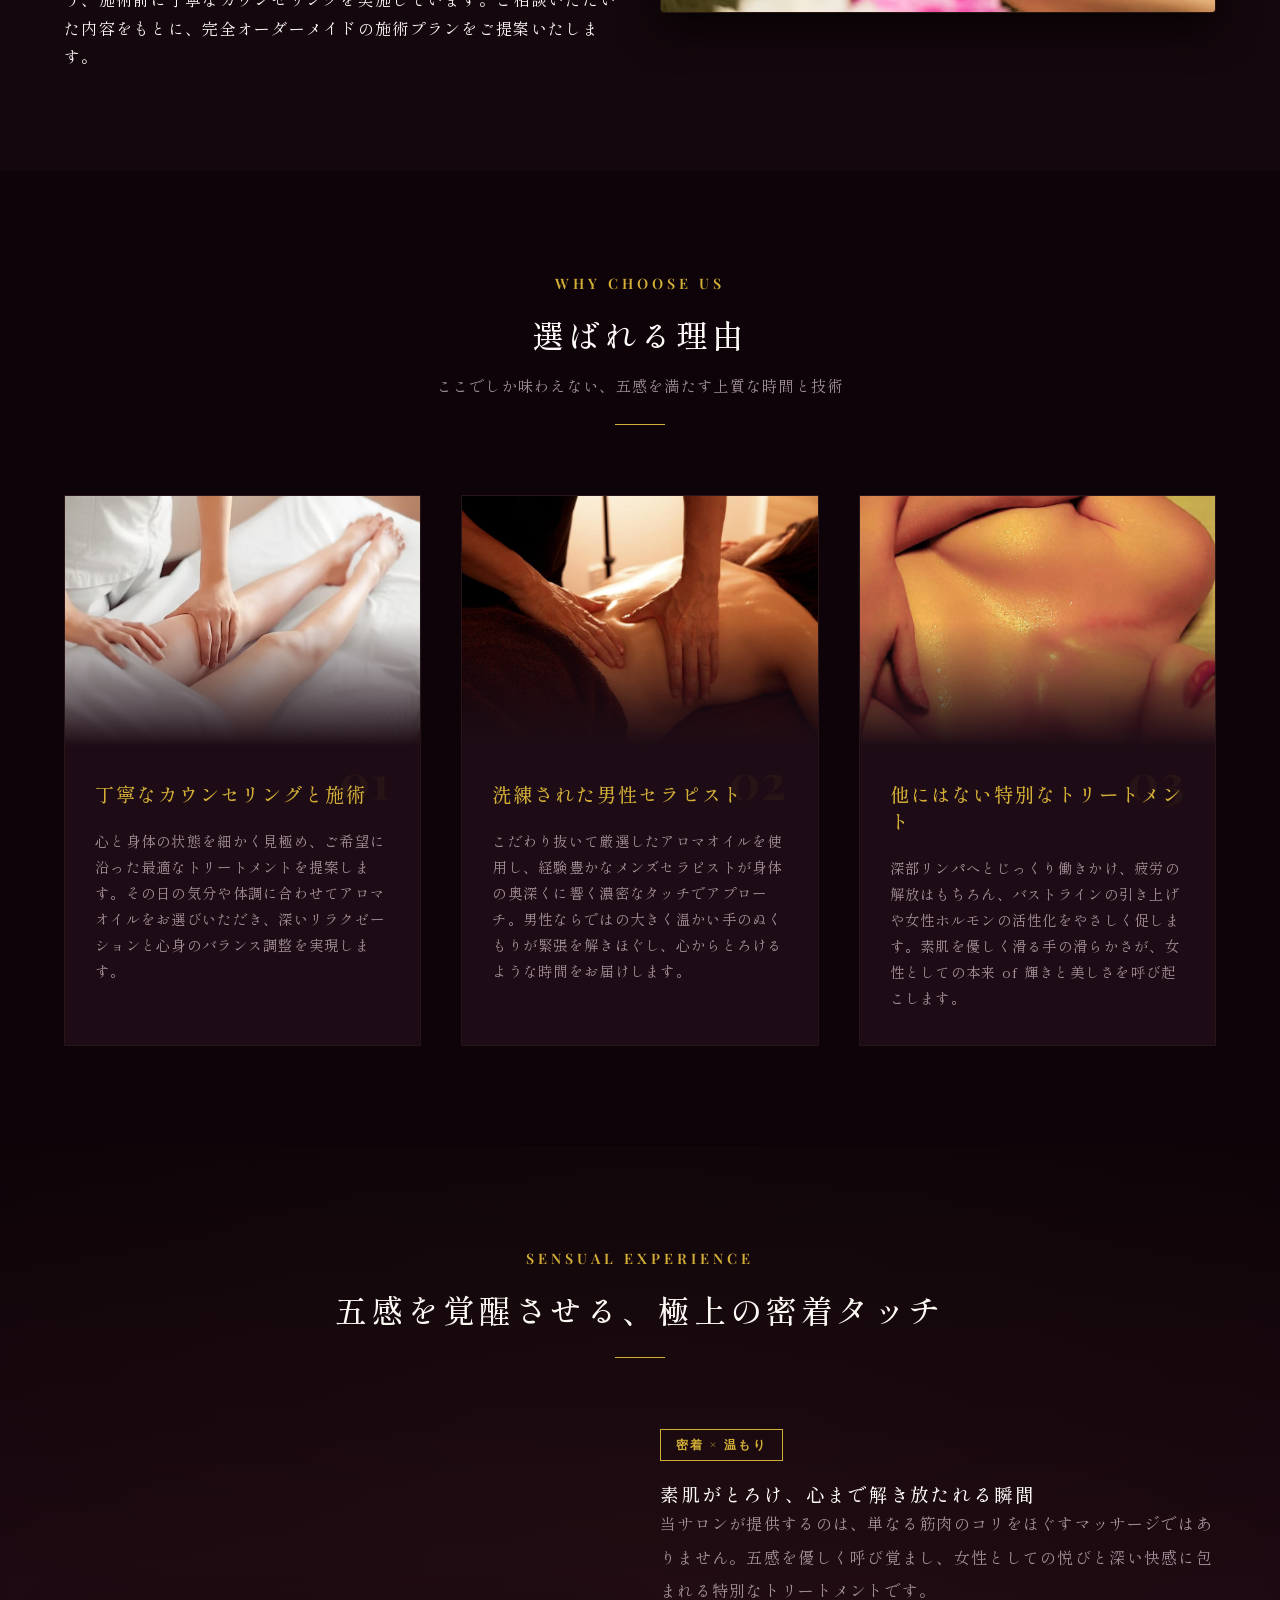
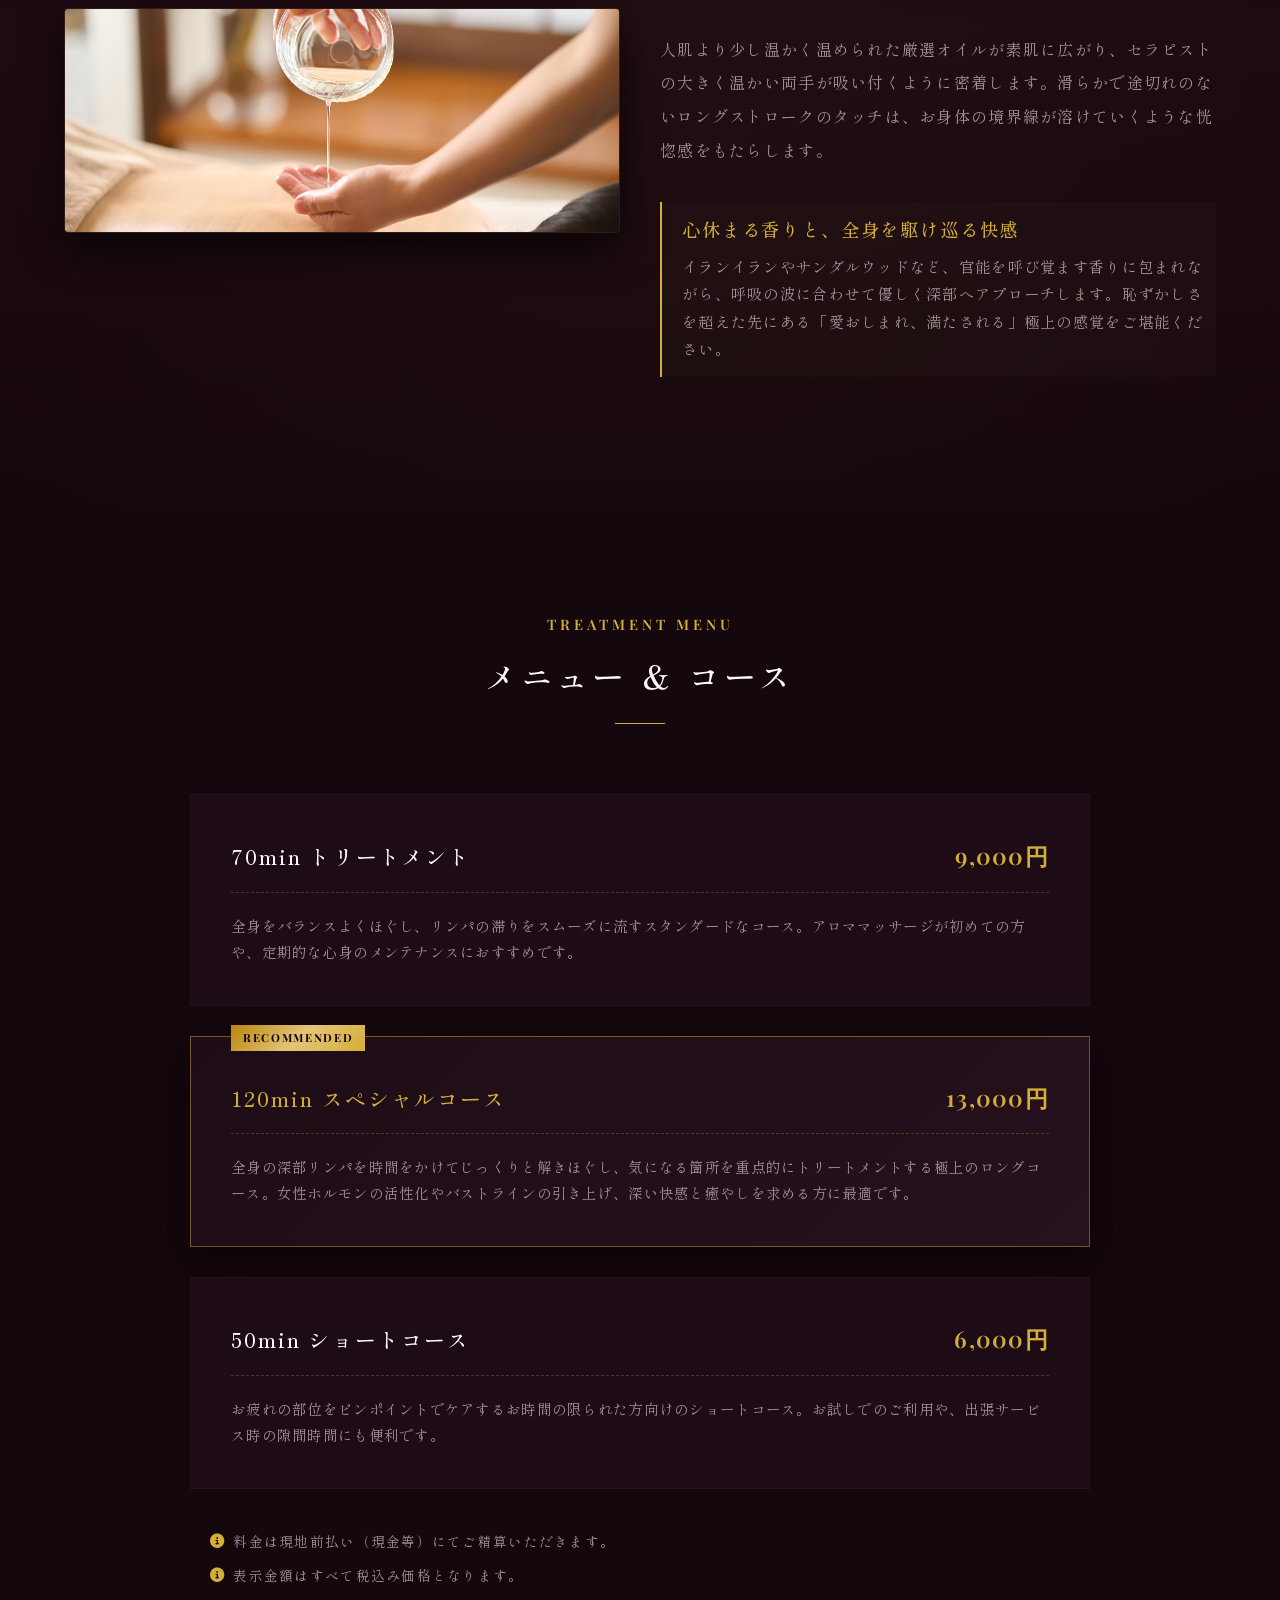
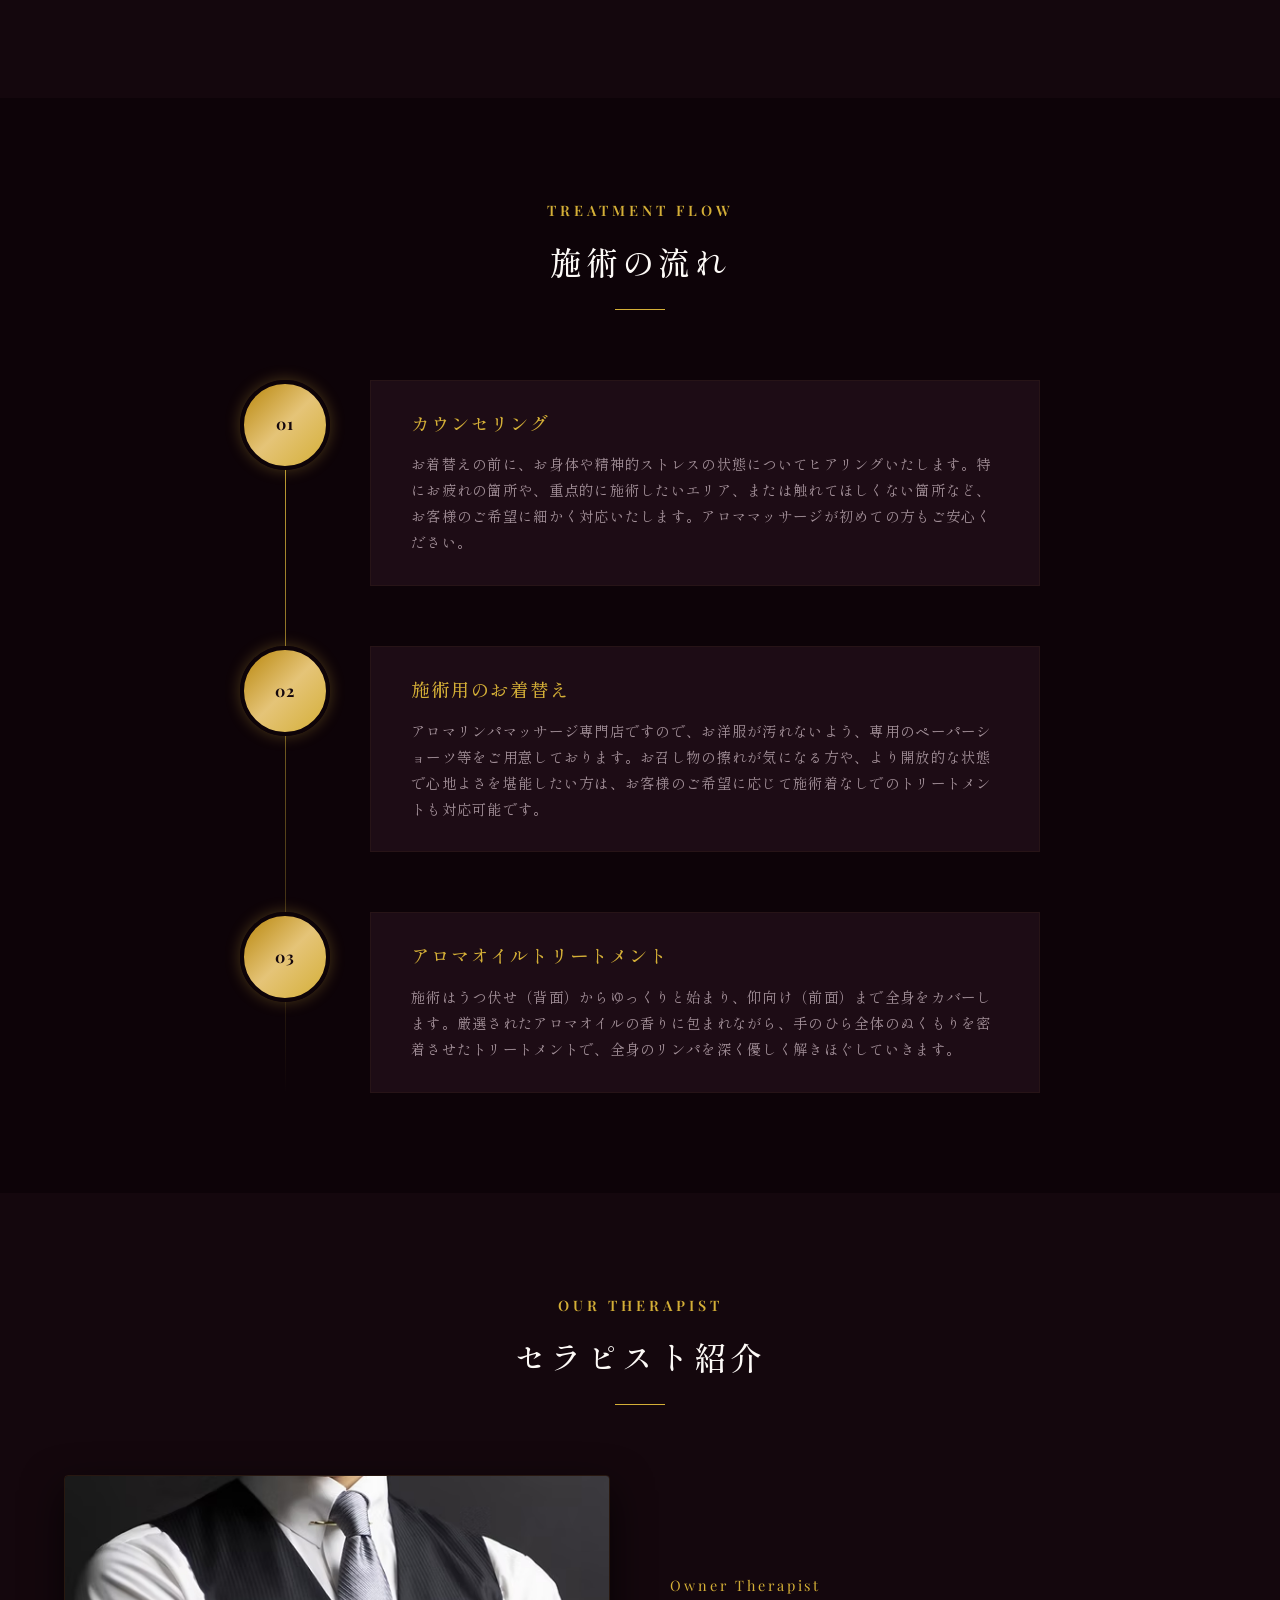
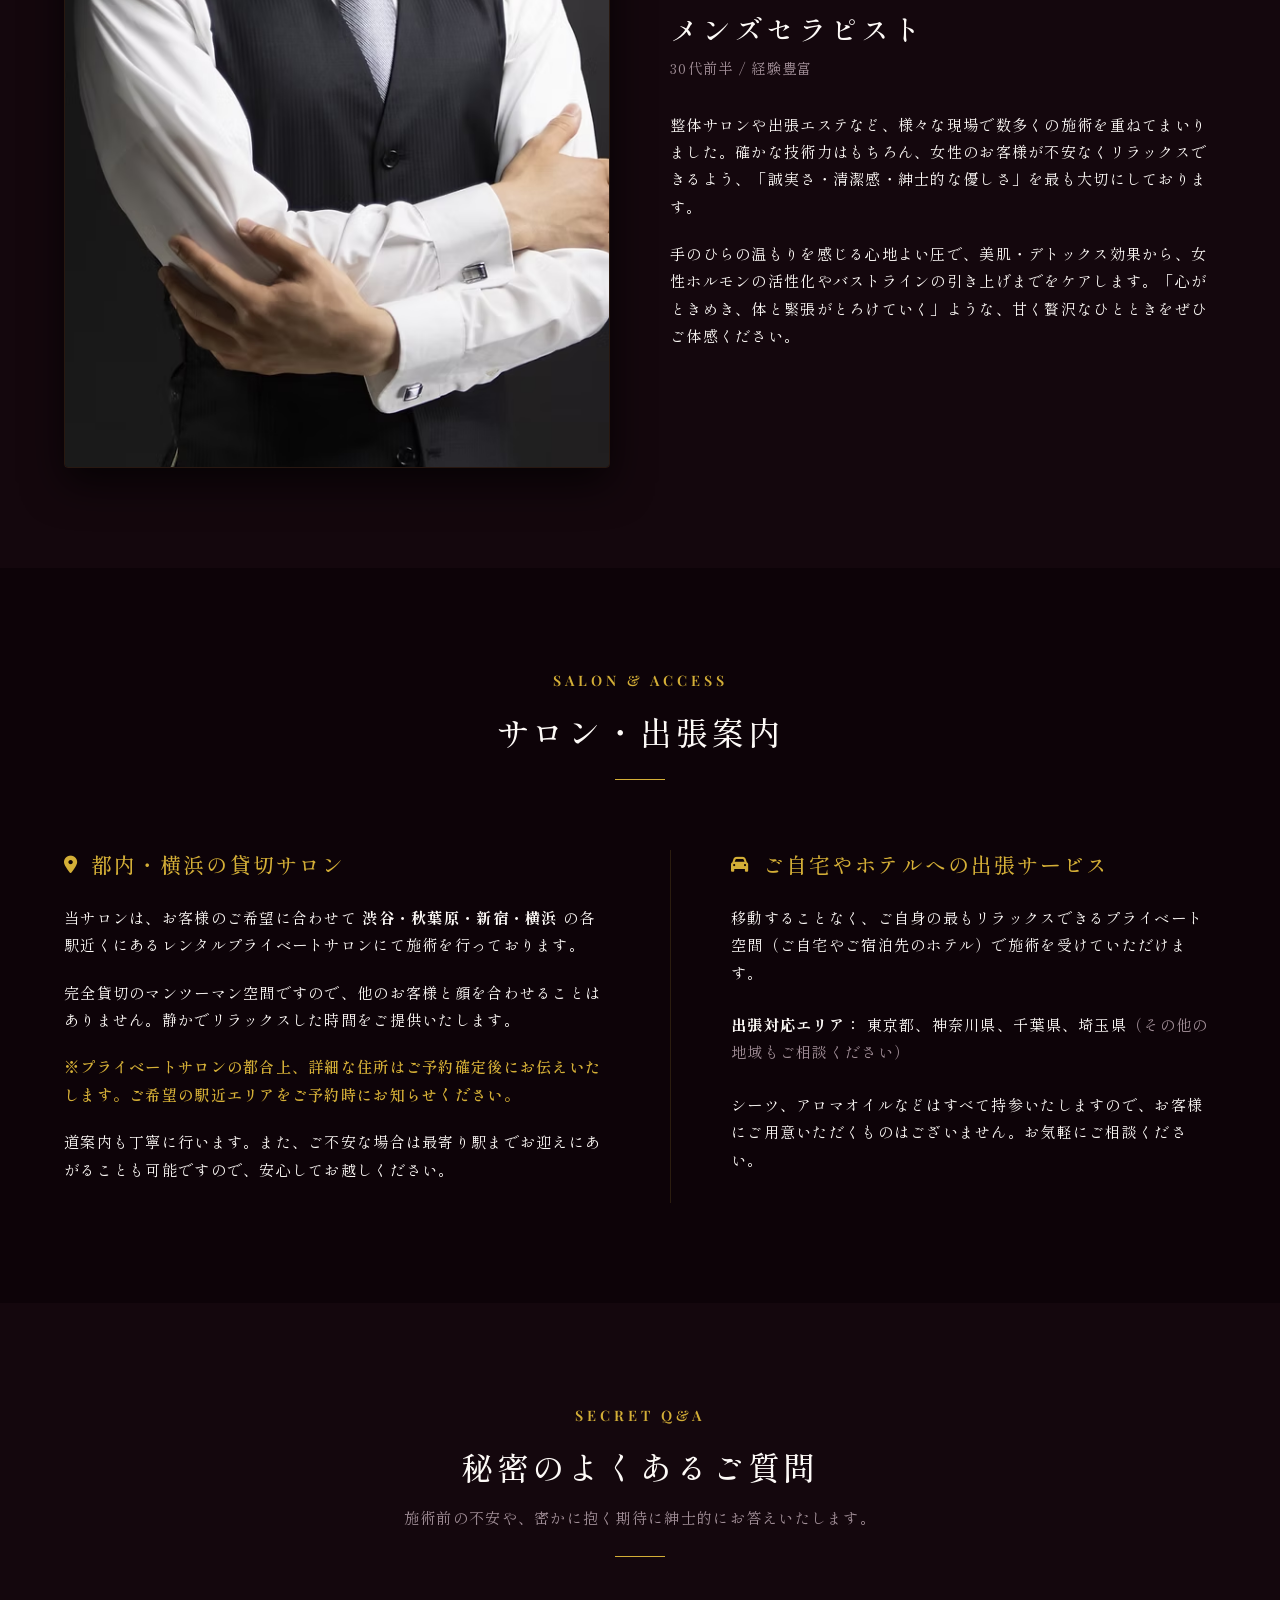
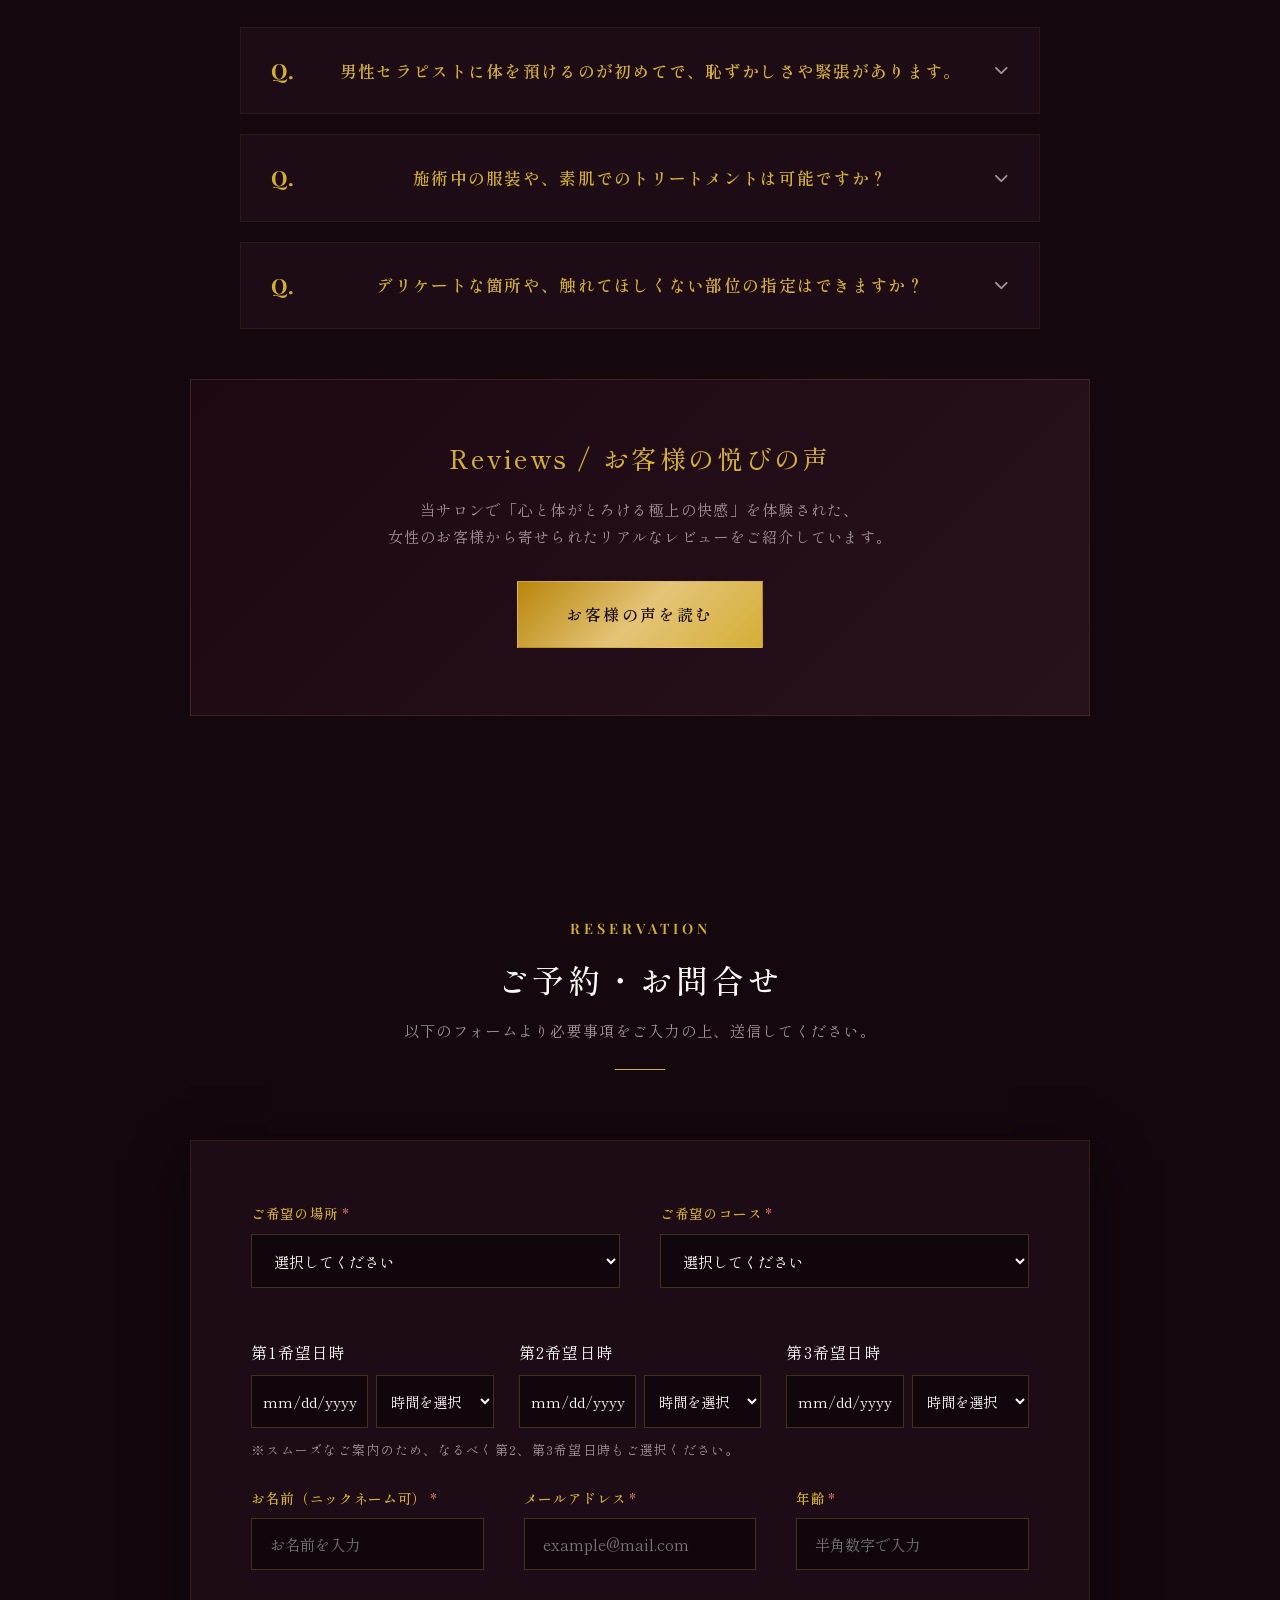
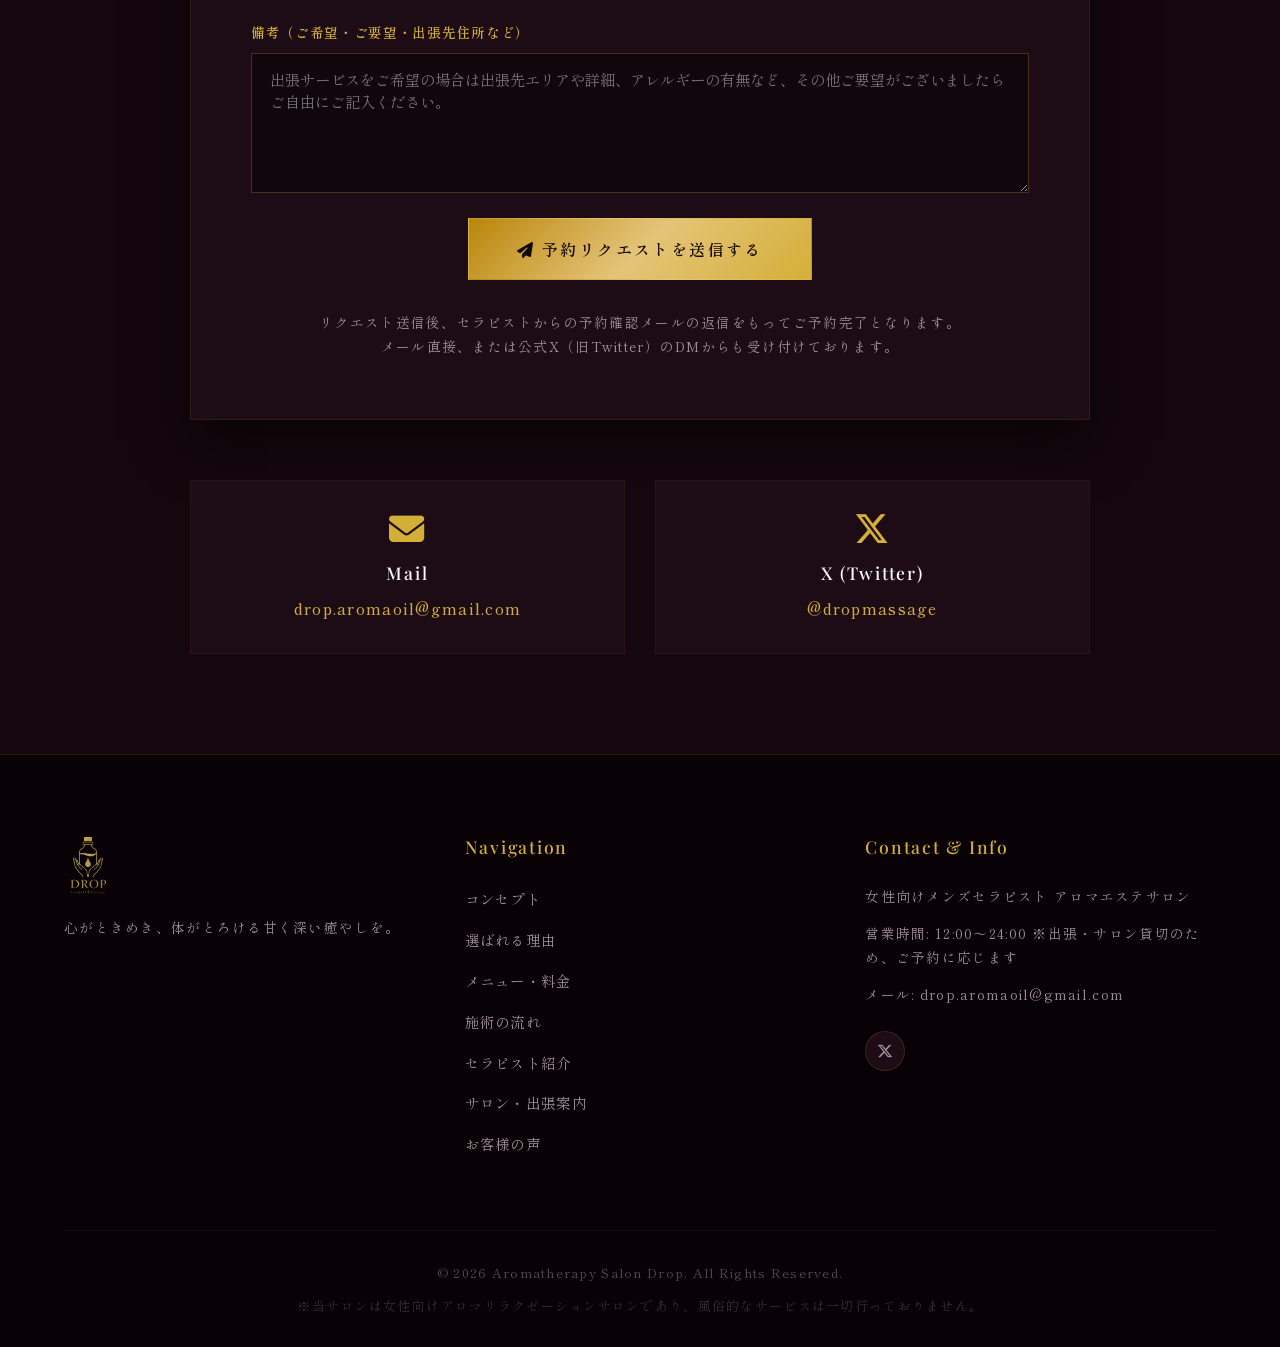
==== commit a0617b82: "Enhance sensual atmosphere, make background slides visible, adjust header transparent scroll transit" ====
--- a/index.html
+++ b/index.html
@@ -43,6 +43,7 @@
                     <li><a href="#flow">Flow</a></li>
                     <li><a href="#therapist">Therapist</a></li>
                     <li><a href="#access">Access</a></li>
+                    <li><a href="reviews.html">Reviews</a></li>
                 </ul>
             </nav>
             
@@ -69,6 +70,7 @@
                 <li><a href="#flow">Flow</a></li>
                 <li><a href="#therapist">Therapist</a></li>
                 <li><a href="#access">Access</a></li>
+                <li><a href="reviews.html">Reviews</a></li>
                 <li><a href="#reserve" class="btn btn-gold">ご予約はこちら</a></li>
             </ul>
         </nav>
@@ -190,6 +192,34 @@
         </div>
     </section>
 
+    <!-- 極上のこだわり（五感の覚醒） -->
+    <section class="secret-section section-padding" id="secret">
+        <div class="container">
+            <div class="section-title-wrap text-center scroll-fade">
+                <span class="section-subtitle">Sensual Experience</span>
+                <h2 class="section-title">五感を覚醒させる、極上の密着タッチ</h2>
+                <div class="title-line"></div>
+            </div>
+            
+            <div class="grid grid-2col secret-row">
+                <div class="concept-image scroll-fade image-mask">
+                    <img src="images/オイルイメージ.png" alt="吸い付くようなオイルトリートメント" class="img-responsive">
+                </div>
+                <div class="secret-text scroll-fade">
+                    <span class="secret-badge">密着 × 温もり</span>
+                    <h3 class="concept-h3">素肌がとろけ、心まで解き放たれる瞬間</h3>
+                    <p>当サロンが提供するのは、単なる筋肉のコリをほぐすマッサージではありません。五感を優しく呼び覚まし、女性としての悦びと深い快感に包まれる特別なトリートメントです。</p>
+                    <p>人肌より少し温かく温められた厳選オイルが素肌に広がり、セラピストの大きく温かい両手が吸い付くように密着します。滑らかで途切れのないロングストロークのタッチは、お身体の境界線が溶けていくような恍惚感をもたらします。</p>
+                    
+                    <div class="secret-highlight-box">
+                        <h4>心休まる香りと、全身を駆け巡る快感</h4>
+                        <p>イランイランやサンダルウッドなど、官能を呼び覚ます香りに包まれながら、呼吸の波に合わせて優しく深部へアプローチします。恥ずかしさを超えた先にある「愛おしまれ、満たされる」極上の感覚をご堪能ください。</p>
+                    </div>
+                </div>
+            </div>
+        </div>
+    </section>
+
     <!-- メニュー ＆ 料金 -->
     <section class="menu-section section-padding" id="menu">
         <div class="container">
@@ -333,6 +363,69 @@
                     </ul>
                     <p>シーツ、アロマオイルなどはすべて持参いたしますので、お客様にご用意いただくものはございません。お気軽にご相談ください。</p>
                 </div>
+            </div>
+        </div>
+    </section>
+
+    <!-- 秘密のQ&A -->
+    <section class="qa-section section-padding" id="qa">
+        <div class="container">
+            <div class="section-title-wrap text-center scroll-fade">
+                <span class="section-subtitle">Secret Q&A</span>
+                <h2 class="section-title">秘密のよくあるご質問</h2>
+                <p class="section-title-desc">施術前の不安や、密かに抱く期待に紳士的にお答えいたします。</p>
+                <div class="title-line"></div>
+            </div>
+            
+            <div class="qa-container scroll-fade">
+                <!-- Q1 -->
+                <div class="qa-item">
+                    <div class="qa-question">
+                        <span>男性セラピストに体を預けるのが初めてで、恥ずかしさや緊張があります。</span>
+                        <i class="fa-solid fa-chevron-down qa-toggle-icon"></i>
+                    </div>
+                    <div class="qa-answer">
+                        <div class="qa-answer-text">
+                            ほとんどのお客様が最初は同様の不安を口にされます。当店ではセラピストの清潔感と紳士的なおもてなしを最優先しております。タオルの丁寧な扱い（ドレーピング）により、施術する部位以外は露出させず、優しくお声がけしながら進めますので、始まって数分で恥ずかしさが深い安心感と心地よさへと変わるのを感じていただけます。
+                        </div>
+                    </div>
+                </div>
+                
+                <!-- Q2 -->
+                <div class="qa-item">
+                    <div class="qa-question">
+                        <span>施術中の服装や、素肌でのトリートメントは可能ですか？</span>
+                        <i class="fa-solid fa-chevron-down qa-toggle-icon"></i>
+                    </div>
+                    <div class="qa-answer">
+                        <div class="qa-answer-text">
+                            オイルを全身に滑らせるトリートメントのため、基本的には専用のペーパーショーツを着用していただきます。もし、お召し物の締め付けを一切なくし、より開放的でとろけるような素肌感覚での施術をご希望の場合、カウンセリング時にご相談いただければ、お客様のご希望に合わせて柔軟に対応させていただきます。
+                        </div>
+                    </div>
+                </div>
+                
+                <!-- Q3 -->
+                <div class="qa-item">
+                    <div class="qa-question">
+                        <span>デリケートな箇所や、触れてほしくない部位の指定はできますか？</span>
+                        <i class="fa-solid fa-chevron-down qa-toggle-icon"></i>
+                    </div>
+                    <div class="qa-answer">
+                        <div class="qa-answer-text">
+                            はい、もちろんでございます。施術前にしっかりカウンセリングを行い、力加減やお好みのタッチはもちろん、触れてほしくない箇所、または重点的にアプローチしてほしい箇所を事前にお伺いします。無理な施術は一切行いませんので、どうぞ安心してお好みのトリートメントスタイルをご指示ください。
+                        </div>
+                    </div>
+                </div>
+            </div>
+            
+            <!-- お客様の声 導線バナー -->
+            <div class="lp-review-cta scroll-fade">
+                <h3>Reviews / お客様の悦びの声</h3>
+                <p>
+                    当サロンで「心と体がとろける極上の快感」を体験された、<br class="pc-only">
+                    女性のお客様から寄せられたリアルなレビューをご紹介しています。
+                </p>
+                <a href="reviews.html" class="btn btn-gold btn-large">お客様の声を読む</a>
             </div>
         </div>
     </section>
@@ -575,6 +668,7 @@
                         <li><a href="#flow">施術の流れ</a></li>
                         <li><a href="#therapist">セラピスト紹介</a></li>
                         <li><a href="#access">サロン・出張案内</a></li>
+                        <li><a href="reviews.html">お客様の声</a></li>
                     </ul>
                 </div>
                 <div class="footer-contact">
--- a/style.css
+++ b/style.css
@@ -233,16 +233,17 @@
     left: 0;
     width: 100%;
     z-index: 1000;
-    background: rgba(20, 7, 13, 0.82);
+    background: transparent; /* スクロール前は完全に透明化 */
+    border-bottom: 1px solid transparent; /* スクロール前は線も非表示 */
+    transition: var(--transition-smooth); /* 滑らかなトランジション */
+}
+
+.site-header.scrolled {
+    padding: 5px 0;
+    background: rgba(13, 3, 8, 0.96); /* スクロール後は深みのあるワインブラック */
     backdrop-filter: blur(12px);
     -webkit-backdrop-filter: blur(12px);
-    border-bottom: 1px solid rgba(212, 175, 55, 0.15);
-    transition: var(--transition-fast);
-}
-
-.site-header.scrolled {
-    padding: 5px 0;
-    background: rgba(13, 3, 8, 0.95);
+    border-bottom: 1px solid rgba(212, 175, 55, 0.25); /* スクロール後に上品なゴールド線を出す */
     box-shadow: 0 5px 25px rgba(0,0,0,0.5);
 }
 
@@ -439,7 +440,7 @@
 }
 
 .hero-slideshow .slide.active {
-    opacity: 0.28; /* 暗くエレガントにするため、画像の不透明度をかなり低く抑える */
+    opacity: 0.65; /* 背景画像を綺麗に表示させるために不透明度をアップ */
     z-index: 2;
     transform: scale(1);
 }
@@ -450,8 +451,8 @@
     left: 0;
     width: 100%;
     height: 100%;
-    /* ワインレッドから極暗紫へのなだらかなグラデーションを重ねる */
-    background: linear-gradient(135deg, rgba(20, 7, 13, 0.85) 0%, rgba(13, 3, 8, 0.98) 100%);
+    /* ワインレッドの透過度を下げて、画像が美しく浮かび上がるように調整 */
+    background: linear-gradient(135deg, rgba(20, 7, 13, 0.65) 0%, rgba(13, 3, 8, 0.85) 100%);
     z-index: 3;
 }
 
@@ -1496,3 +1497,267 @@
         gap: 8px;
     }
 }
+
+/* ==========================================================================
+   Secret & Sensual Content Enhancements (五感の覚醒・秘密のQ&A)
+   ========================================================================== */
+.secret-section {
+    background: linear-gradient(180deg, var(--color-bg-darker) 0%, #1c0812 50%, var(--color-bg) 100%);
+    position: relative;
+    overflow: hidden;
+}
+
+.secret-section::before {
+    content: '';
+    position: absolute;
+    top: -50%;
+    left: -50%;
+    width: 200%;
+    height: 200%;
+    background: radial-gradient(circle, rgba(212, 175, 55, 0.03) 0%, transparent 60%);
+    pointer-events: none;
+    z-index: 1;
+}
+
+.secret-row {
+    align-items: center;
+    position: relative;
+    z-index: 2;
+}
+
+.secret-text .secret-badge {
+    display: inline-block;
+    font-family: var(--font-en);
+    font-size: 0.75rem;
+    letter-spacing: 0.2em;
+    color: var(--color-primary);
+    border: 1px solid var(--color-primary);
+    padding: 4px 15px;
+    margin-bottom: 20px;
+    font-weight: 600;
+}
+
+.secret-text p {
+    font-size: 1rem;
+    line-height: 2.1;
+    color: var(--color-text-muted);
+    margin-bottom: 25px;
+}
+
+.secret-highlight-box {
+    border-left: 2px solid var(--color-primary);
+    padding-left: 20px;
+    margin: 35px 0;
+    background: rgba(212, 175, 55, 0.02);
+    padding-top: 15px;
+    padding-bottom: 15px;
+}
+
+.secret-highlight-box h4 {
+    font-size: 1.15rem;
+    color: var(--color-primary);
+    margin-bottom: 10px;
+    font-weight: 500;
+}
+
+.secret-highlight-box p {
+    font-size: 0.95rem;
+    line-height: 1.8;
+    margin-bottom: 0;
+}
+
+/* Secret Q&A Section */
+.qa-section {
+    background-color: var(--color-bg);
+}
+
+.qa-container {
+    max-width: 800px;
+    margin: 0 auto;
+}
+
+.qa-item {
+    background-color: var(--color-bg-card);
+    border: 1px solid rgba(212, 175, 55, 0.08);
+    margin-bottom: 20px;
+    transition: var(--transition-smooth);
+}
+
+.qa-item:hover {
+    border-color: rgba(212, 175, 55, 0.25);
+    box-shadow: 0 10px 25px rgba(0, 0, 0, 0.4);
+}
+
+.qa-question {
+    padding: 24px 30px;
+    cursor: pointer;
+    display: flex;
+    justify-content: space-between;
+    align-items: center;
+    font-weight: 600;
+    font-size: 1.05rem;
+    color: var(--color-primary);
+}
+
+.qa-question::before {
+    content: 'Q.';
+    font-family: var(--font-en);
+    font-size: 1.3rem;
+    font-weight: 700;
+    color: var(--color-primary);
+    margin-right: 12px;
+}
+
+.qa-toggle-icon {
+    font-size: 0.9rem;
+    transition: transform 0.3s ease;
+    color: var(--color-text-muted);
+}
+
+.qa-item.active .qa-toggle-icon {
+    transform: rotate(180deg);
+    color: var(--color-primary);
+}
+
+.qa-answer {
+    display: none; /* デフォルト非表示 */
+    padding: 20px 30px 24px 30px;
+    border-top: 1px dashed rgba(212, 175, 55, 0.1);
+    font-size: 0.95rem;
+    line-height: 1.9;
+    color: var(--color-text-muted);
+}
+
+.qa-item.active .qa-answer {
+    display: flex; /* アクティブ時に表示 */
+}
+
+.qa-answer::before {
+    content: 'A.';
+    font-family: var(--font-en);
+    font-size: 1.3rem;
+    font-weight: 700;
+    color: var(--color-text);
+    margin-right: 12px;
+    flex-shrink: 0;
+}
+
+.qa-answer-text {
+    flex-grow: 1;
+}
+
+/* Reviews Page Styles */
+.reviews-hero {
+    height: 45vh;
+    min-height: 350px;
+}
+
+.review-list-section {
+    padding: 80px 0;
+}
+
+.review-card {
+    background-color: var(--color-bg-card);
+    border: 1px solid rgba(212, 175, 55, 0.08);
+    padding: 40px;
+    transition: var(--transition-smooth);
+    display: flex;
+    flex-direction: column;
+    height: 100%;
+}
+
+.review-card:hover {
+    transform: translateY(-5px);
+    border-color: rgba(212, 175, 55, 0.3);
+    box-shadow: 0 15px 35px rgba(0, 0, 0, 0.5);
+}
+
+.review-meta {
+    display: flex;
+    justify-content: space-between;
+    align-items: center;
+    margin-bottom: 20px;
+    border-bottom: 1px dashed rgba(212, 175, 55, 0.15);
+    padding-bottom: 15px;
+}
+
+.review-user-info h4 {
+    font-size: 1rem;
+    color: var(--color-text);
+    margin-bottom: 4px;
+}
+
+.review-user-info span {
+    font-size: 0.8rem;
+    color: var(--color-text-muted);
+}
+
+.review-stars {
+    color: var(--color-primary);
+    font-size: 0.85rem;
+    letter-spacing: 2px;
+}
+
+.review-course-badge {
+    display: inline-block;
+    font-size: 0.75rem;
+    color: var(--color-primary);
+    background-color: rgba(212, 175, 55, 0.08);
+    padding: 4px 10px;
+    margin-bottom: 15px;
+    border-radius: 2px;
+    font-weight: 500;
+}
+
+.review-title-text {
+    font-size: 1.15rem;
+    color: var(--color-primary);
+    margin-bottom: 15px;
+    font-weight: 600;
+}
+
+.review-body {
+    font-size: 0.95rem;
+    line-height: 1.9;
+    color: var(--color-text-muted);
+}
+
+/* Call-to-action for reviews on LP */
+.lp-review-cta {
+    background: linear-gradient(135deg, #1c0812 0%, #26111d 100%);
+    border: 1px solid rgba(212, 175, 55, 0.15);
+    padding: 60px;
+    text-align: center;
+    max-width: 900px;
+    margin: 50px auto 0;
+}
+
+.lp-review-cta h3 {
+    font-size: 1.6rem;
+    color: var(--color-primary);
+    margin-bottom: 20px;
+}
+
+.lp-review-cta p {
+    font-size: 0.95rem;
+    color: var(--color-text-muted);
+    margin-bottom: 30px;
+    line-height: 1.8;
+}
+
+@media (max-width: 768px) {
+    .lp-review-cta {
+        padding: 40px 20px;
+    }
+    .review-card {
+        padding: 25px;
+    }
+    .qa-question {
+        padding: 18px 20px;
+        font-size: 0.95rem;
+    }
+    .qa-answer {
+        padding: 0 20px 18px 20px;
+        font-size: 0.88rem;
+    }
+}
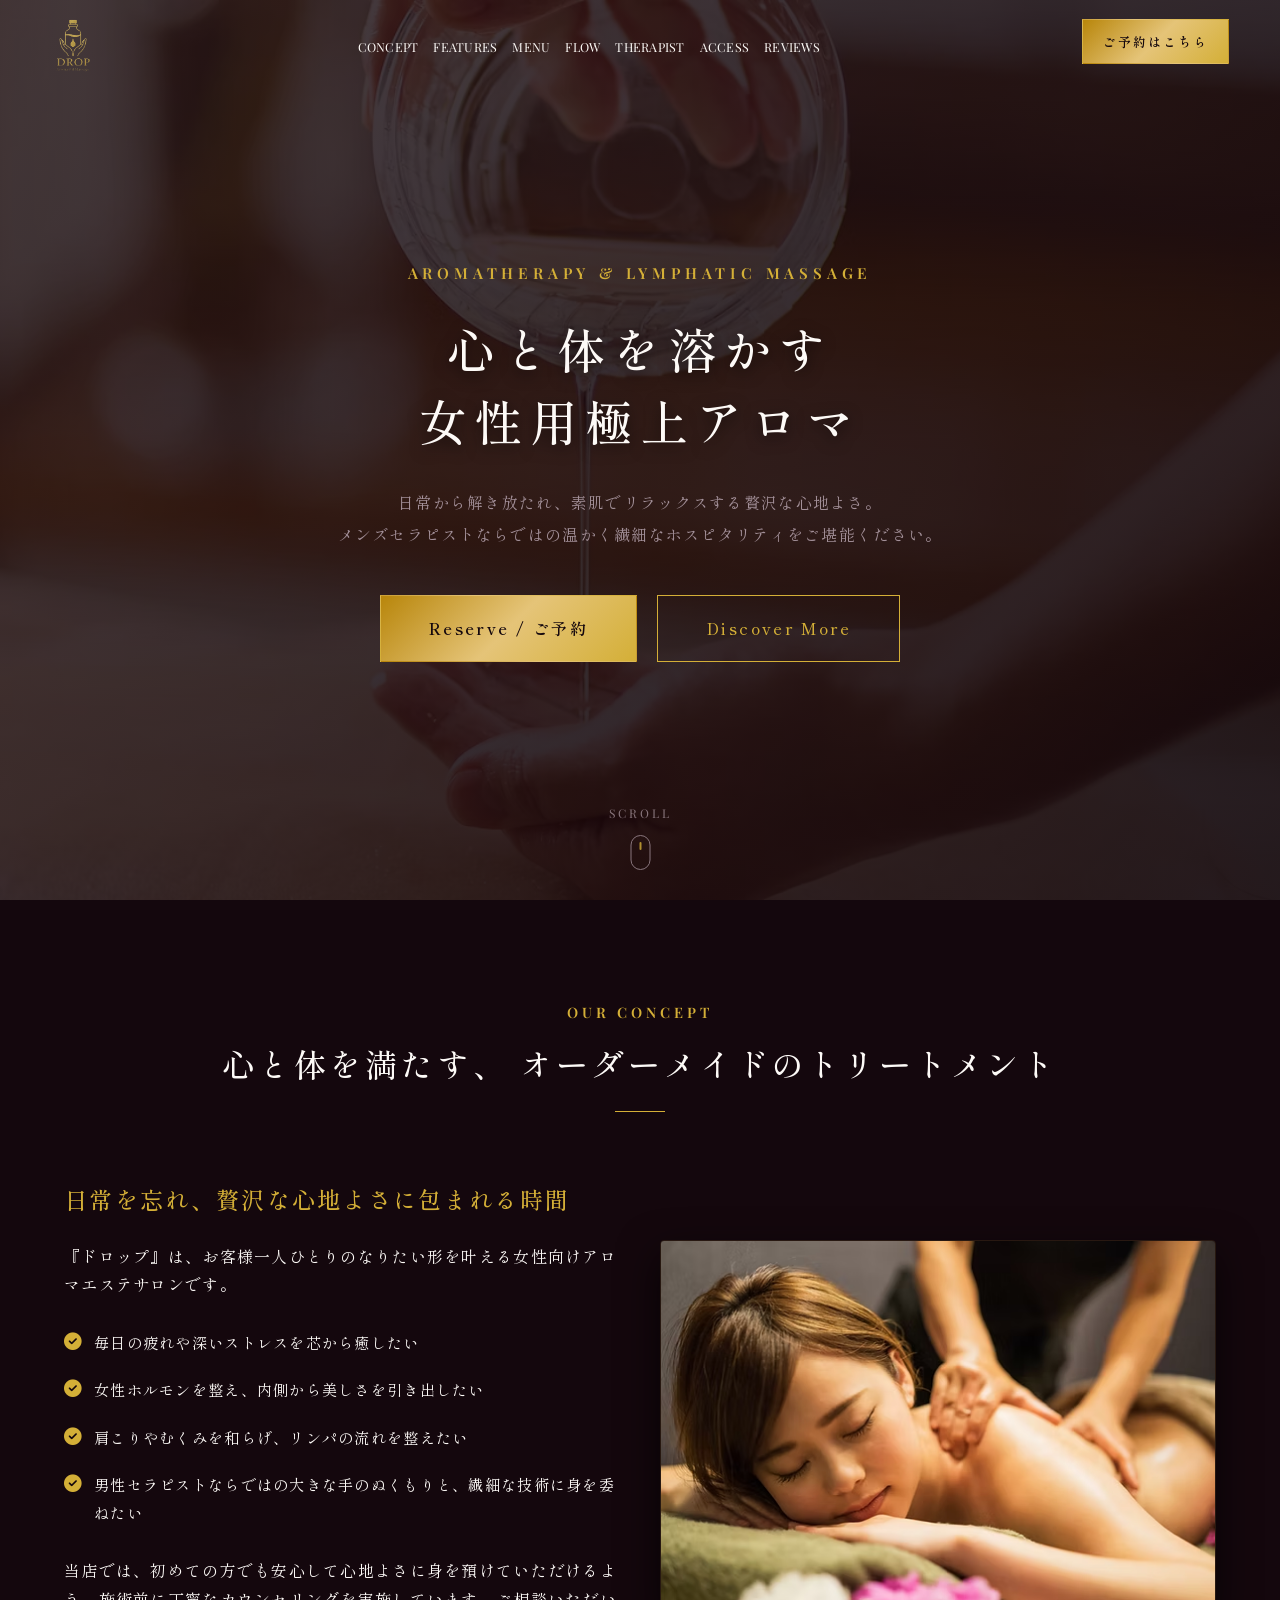
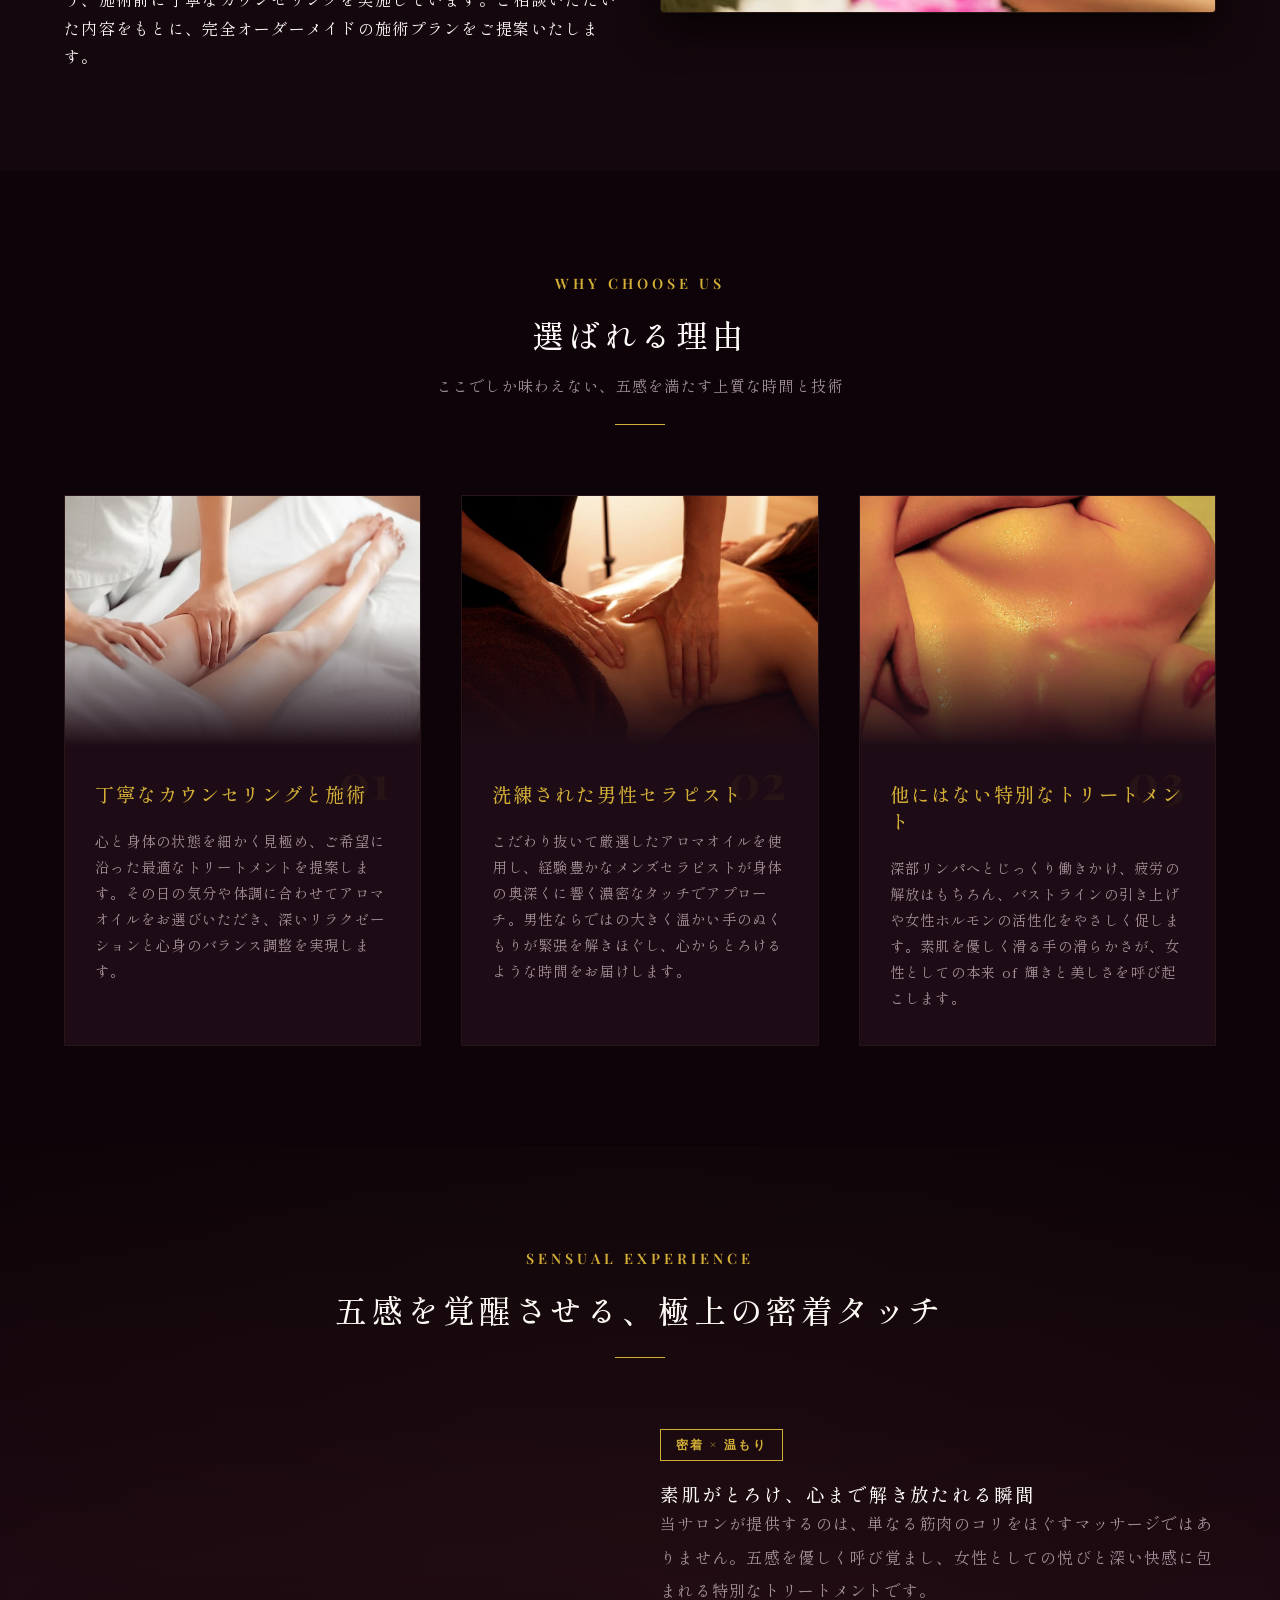
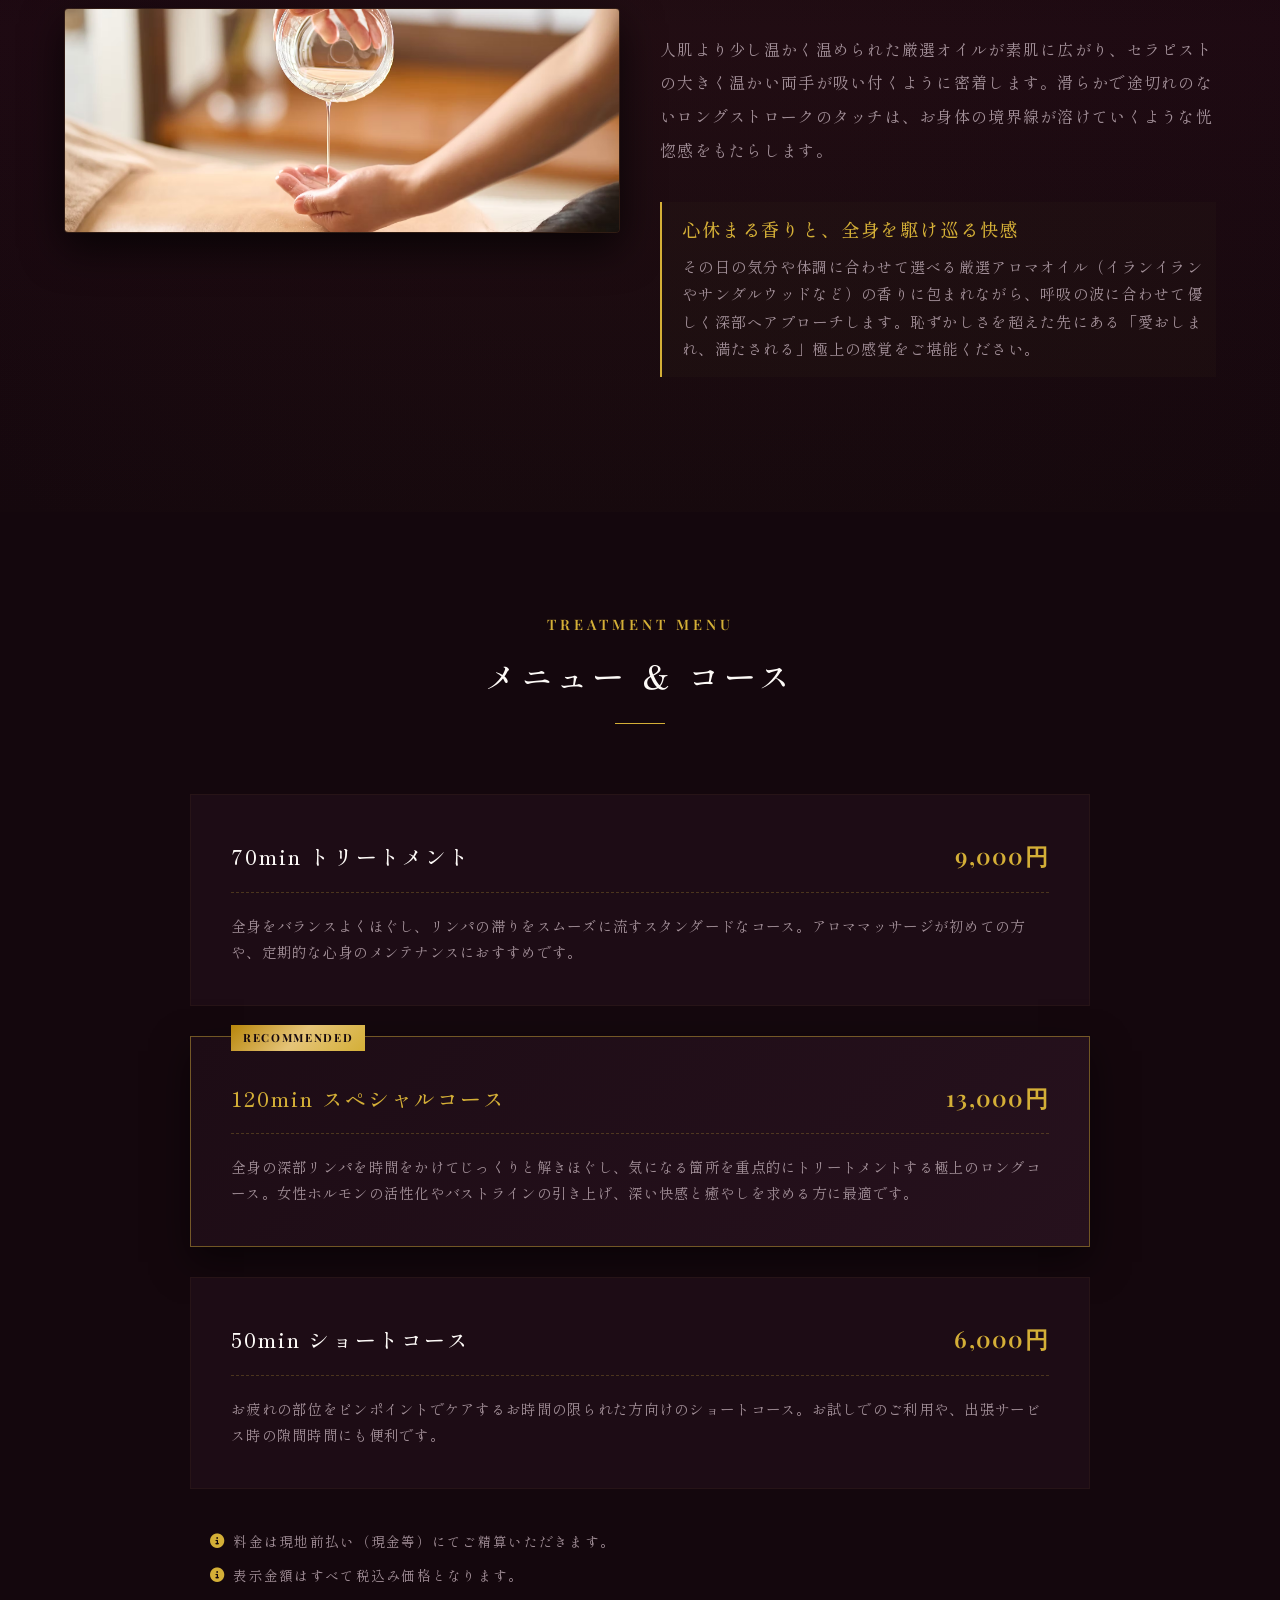
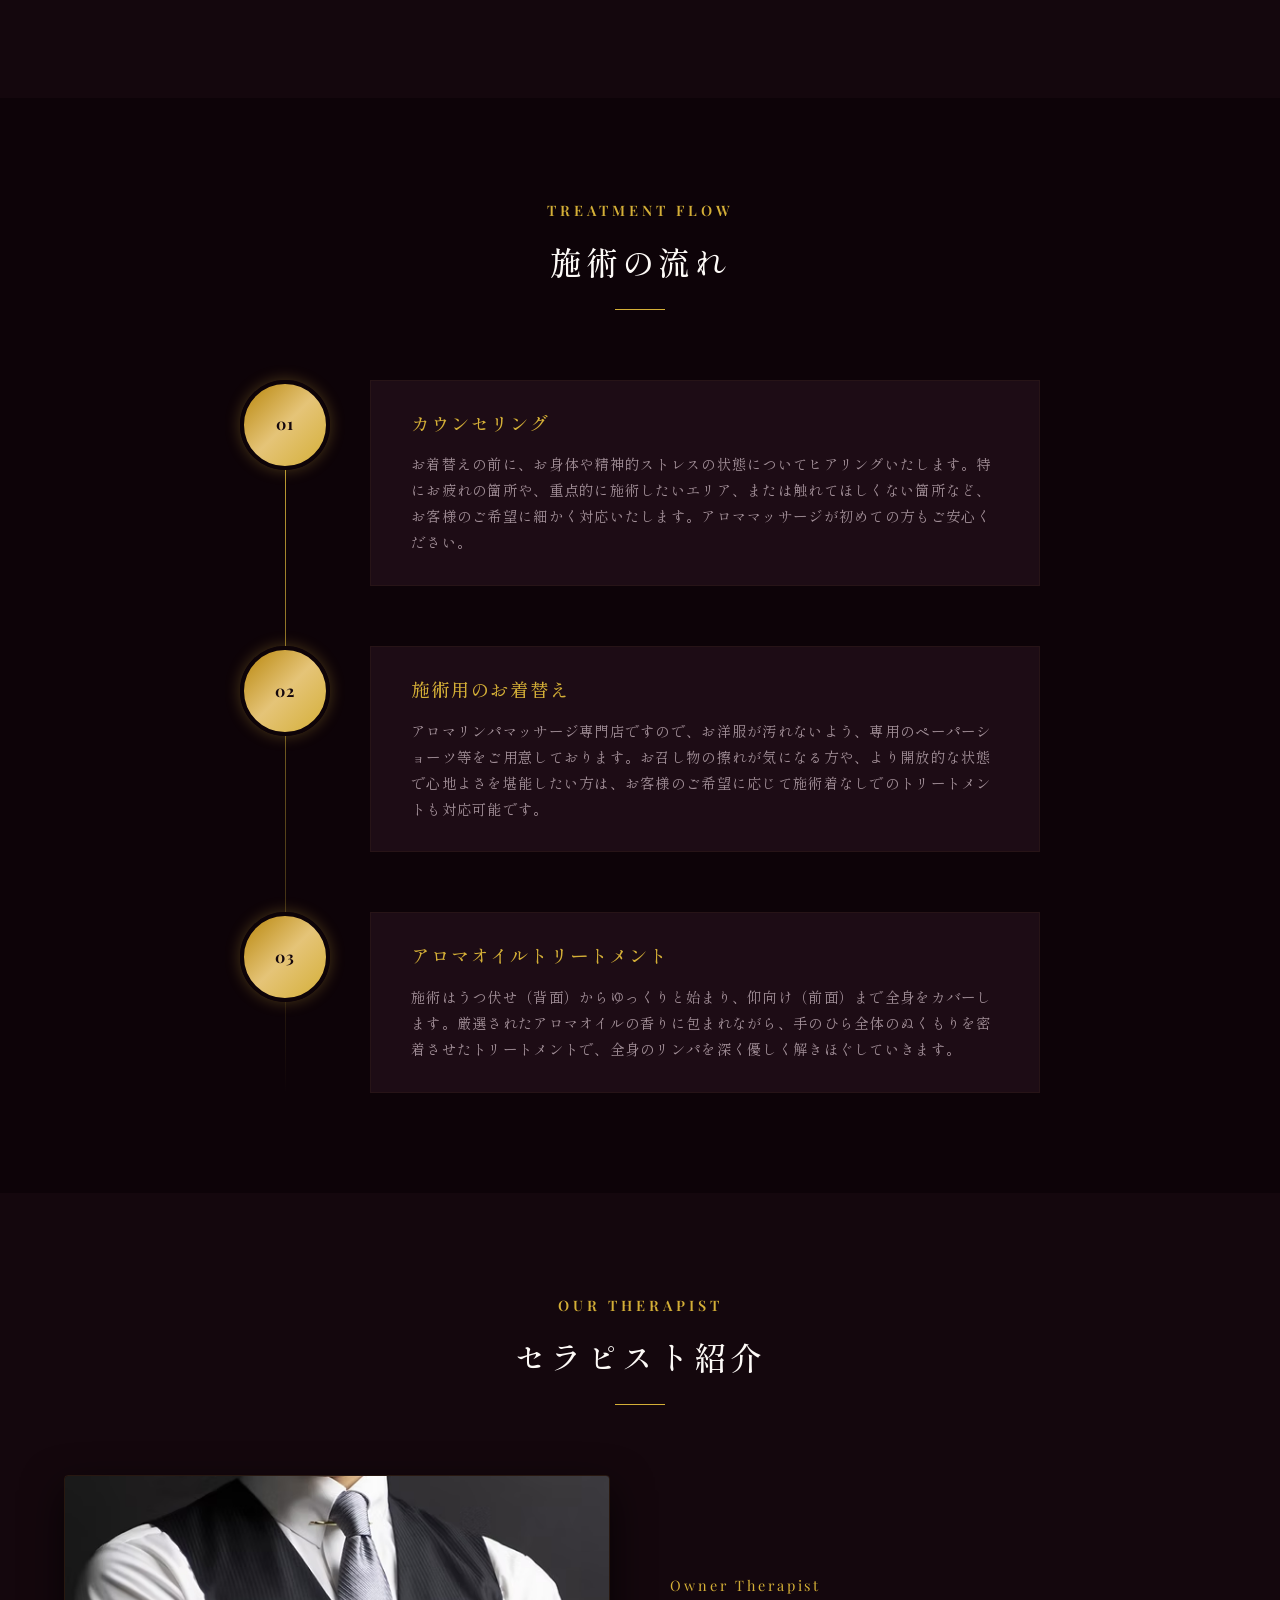
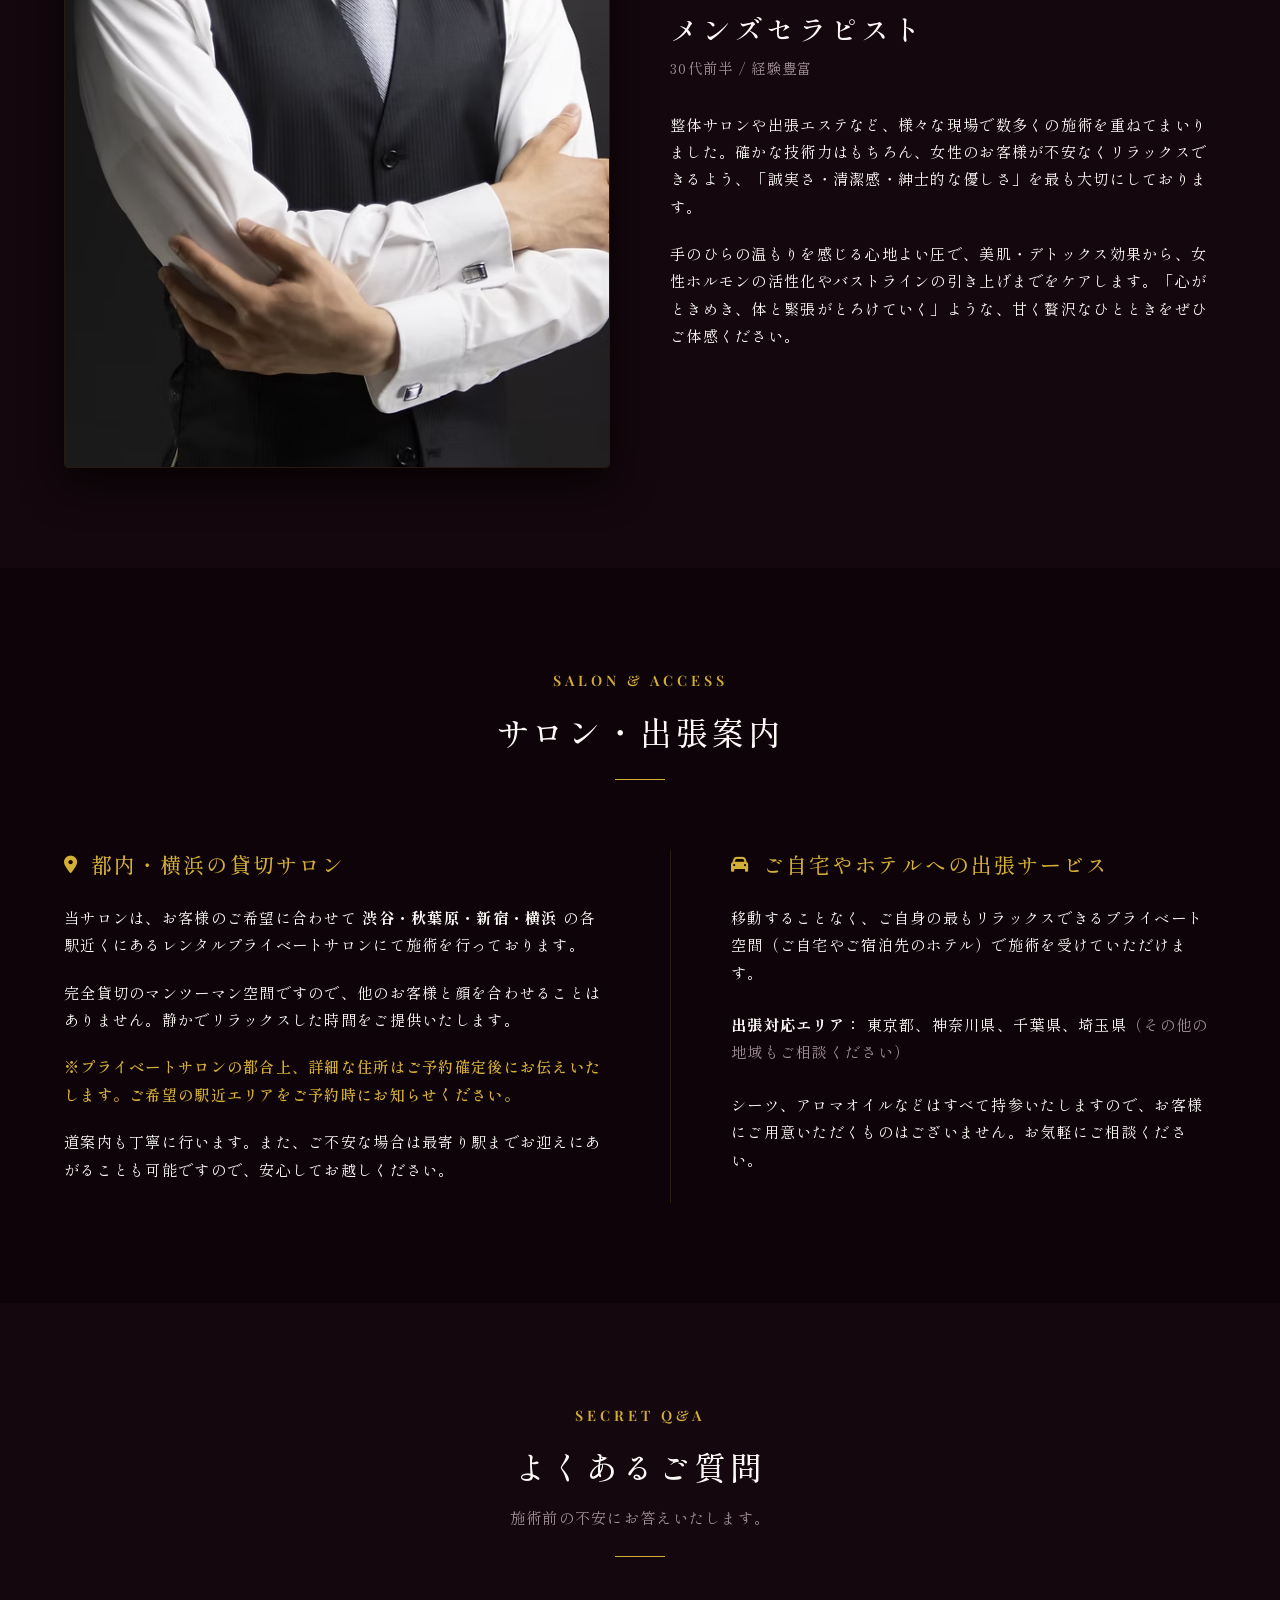
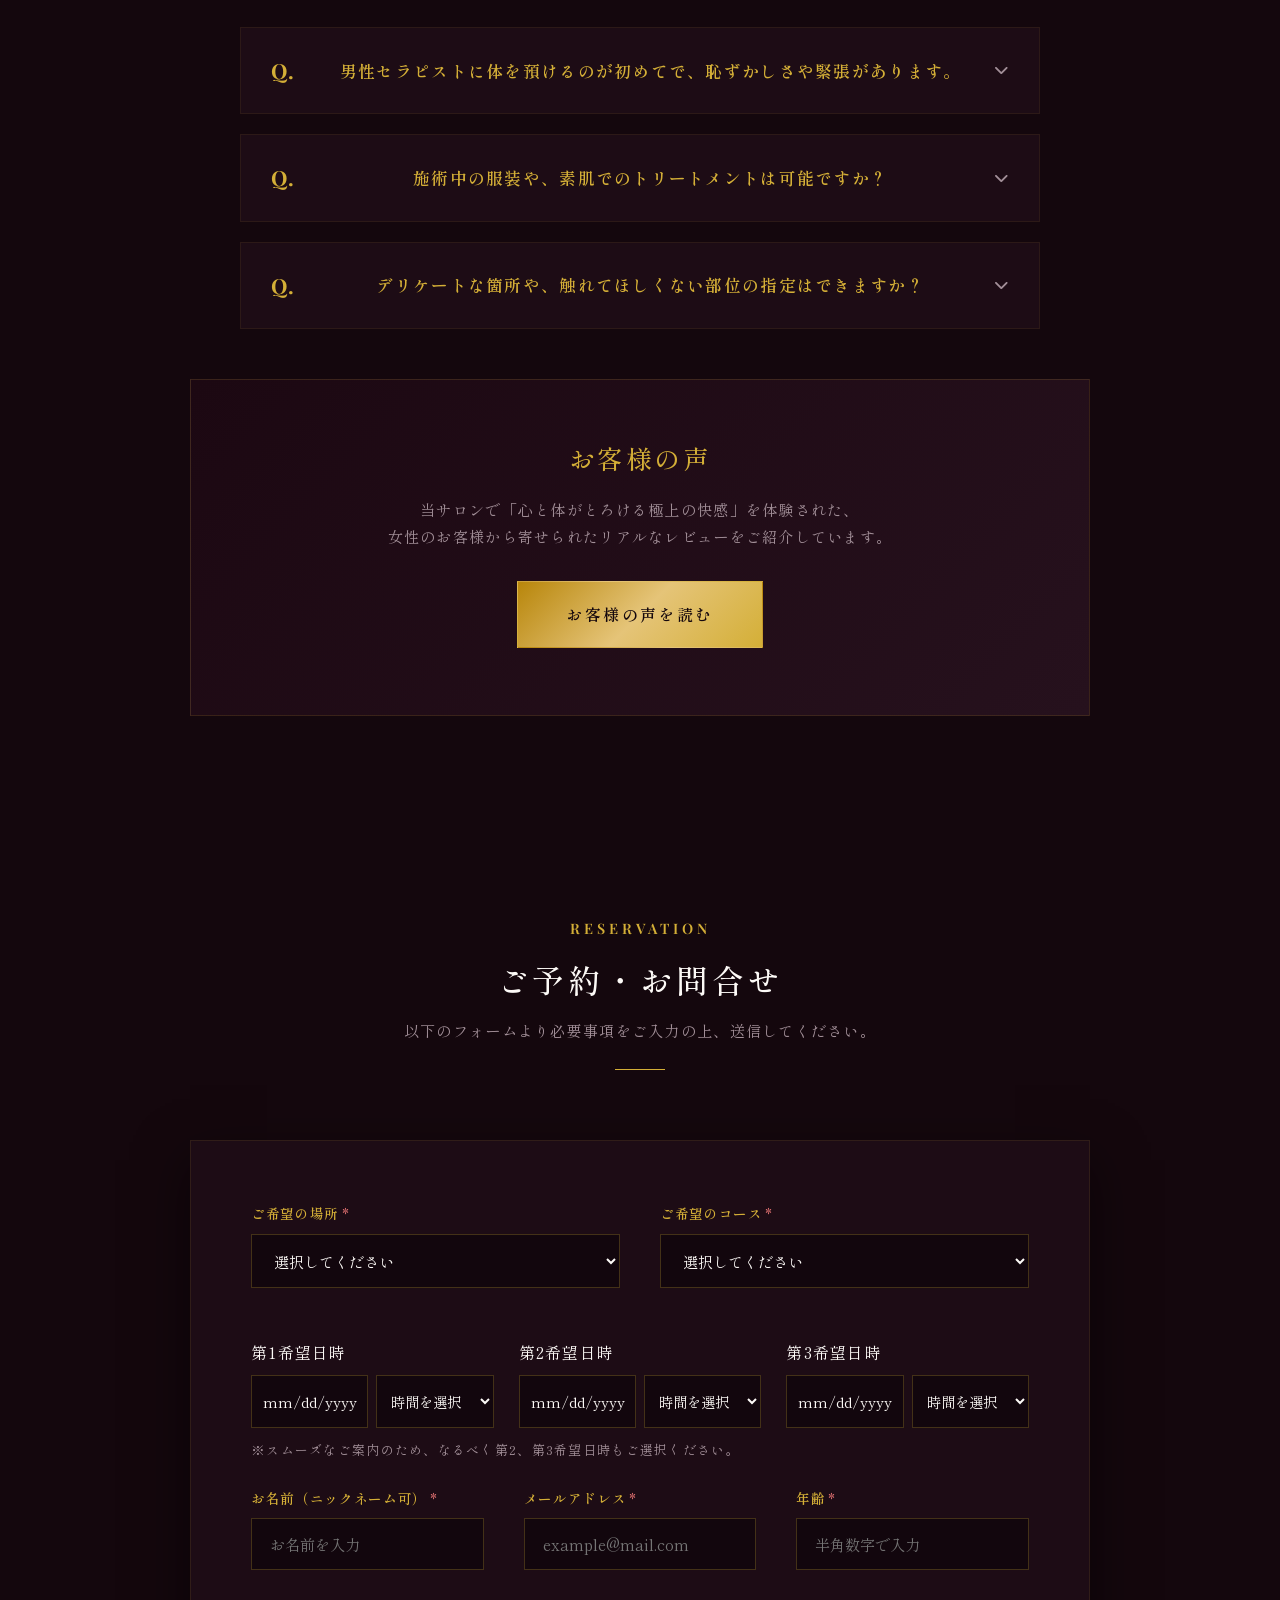
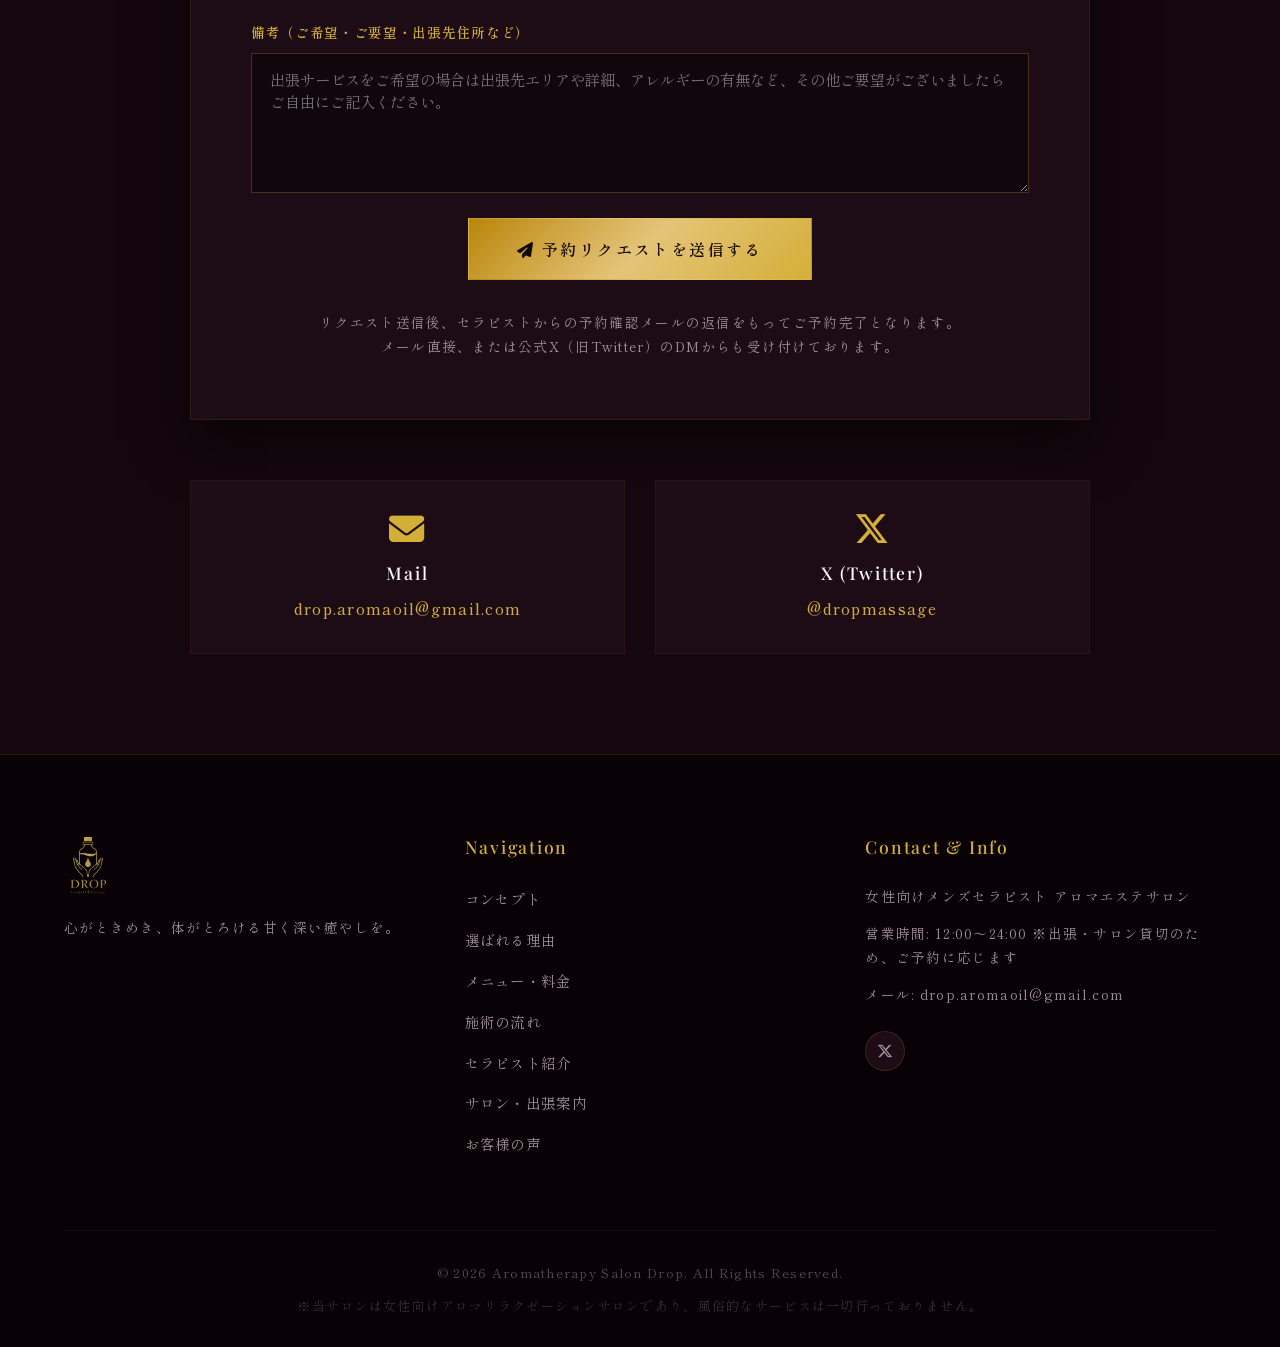
==== commit 9d89c207: "Update review details, remove stars, add 5th review (20s office worker), and modify Q&A / Sensual de" ====
--- a/index.html
+++ b/index.html
@@ -213,7 +213,7 @@
                     
                     <div class="secret-highlight-box">
                         <h4>心休まる香りと、全身を駆け巡る快感</h4>
-                        <p>イランイランやサンダルウッドなど、官能を呼び覚ます香りに包まれながら、呼吸の波に合わせて優しく深部へアプローチします。恥ずかしさを超えた先にある「愛おしまれ、満たされる」極上の感覚をご堪能ください。</p>
+                        <p>その日の気分や体調に合わせて選べる厳選アロマオイル（イランイランやサンダルウッドなど）の香りに包まれながら、呼吸の波に合わせて優しく深部へアプローチします。恥ずかしさを超えた先にある「愛おしまれ、満たされる」極上の感覚をご堪能ください。</p>
                     </div>
                 </div>
             </div>
@@ -372,8 +372,8 @@
         <div class="container">
             <div class="section-title-wrap text-center scroll-fade">
                 <span class="section-subtitle">Secret Q&A</span>
-                <h2 class="section-title">秘密のよくあるご質問</h2>
-                <p class="section-title-desc">施術前の不安や、密かに抱く期待に紳士的にお答えいたします。</p>
+                <h2 class="section-title">よくあるご質問</h2>
+                <p class="section-title-desc">施術前の不安にお答えいたします。</p>
                 <div class="title-line"></div>
             </div>
             
@@ -420,7 +420,7 @@
             
             <!-- お客様の声 導線バナー -->
             <div class="lp-review-cta scroll-fade">
-                <h3>Reviews / お客様の悦びの声</h3>
+                <h3>お客様の声</h3>
                 <p>
                     当サロンで「心と体がとろける極上の快感」を体験された、<br class="pc-only">
                     女性のお客様から寄せられたリアルなレビューをご紹介しています。
